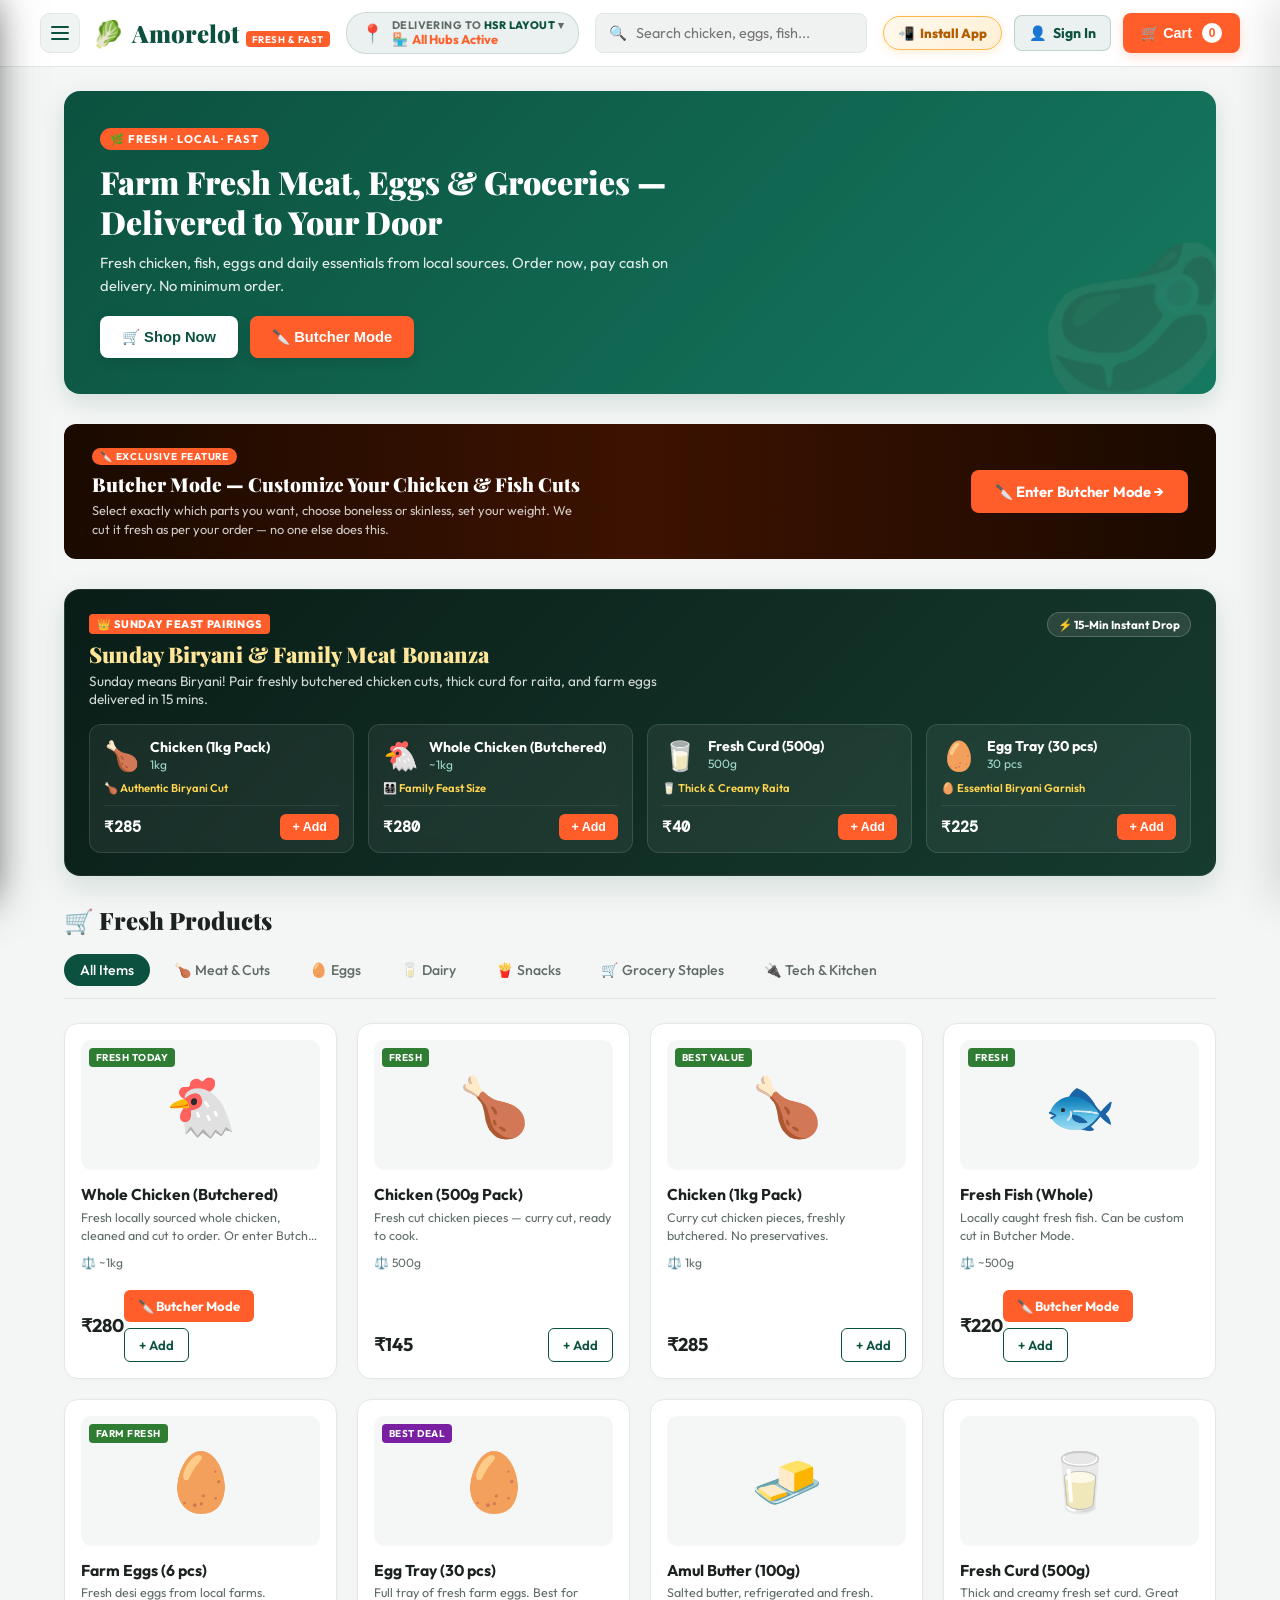
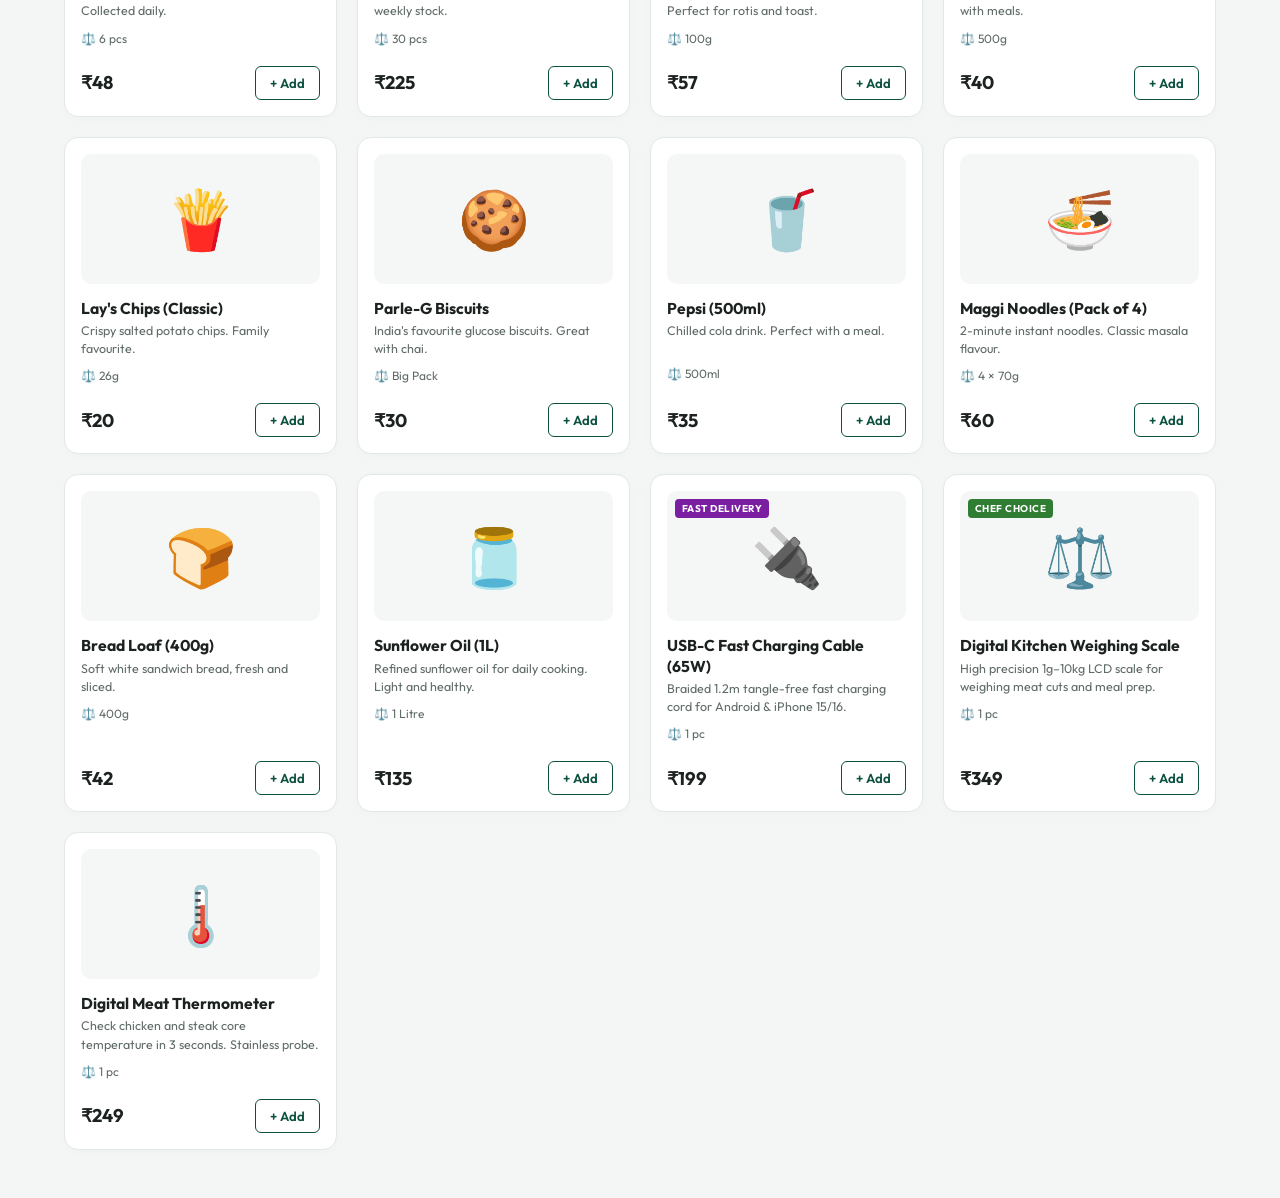
==== index.html @ 90912eea "Add dual-option APK vs PWA install modal and rider APK links" ====
<!DOCTYPE html>
<html lang="en">
<head>
<meta charset="UTF-8">
<meta name="viewport" content="width=device-width, initial-scale=1.0">
<title>Amorelot — Fresh Meat, Eggs &amp; Groceries | Delivered Fast</title>
<link href="https://fonts.googleapis.com/css2?family=Playfair+Display:ital,wght@0,700;0,900;1,400&family=Outfit:wght@300;400;500;600;700&family=DM+Mono&display=swap" rel="stylesheet">
<link rel="manifest" href="/manifest.json">
<meta name="theme-color" content="#0C513F">
<meta name="apple-mobile-web-app-capable" content="yes">
<meta name="apple-mobile-web-app-status-bar-style" content="black-translucent">
<meta name="apple-mobile-web-app-title" content="Amorelot">
<style>
:root {
  --brand-primary: #0C513F;
  --brand-primary-light: #12755B;
  --brand-accent: #FF5E2B;
  --brand-accent-hover: #E04D1E;
  --bg-main: #F4F6F5;
  --bg-card: #FFFFFF;
  --text-dark: #1C2220;
  --text-muted: #606C66;
  --border-light: #E2E8E5;
  --success: #0C513F;
}

* { margin:0; padding:0; box-sizing:border-box; }
body {
  background: var(--bg-main);
  color: var(--text-dark);
  font-family: 'Outfit', sans-serif;
  overflow-x: hidden;
}

/* ── HEADER ── */
header {
  background: var(--bg-card);
  border-bottom: 1px solid var(--border-light);
  position: sticky;
  top: 0;
  z-index: 100;
  padding: 12px 24px;
}
.header-container {
  max-width: 1200px;
  margin: 0 auto;
  display: flex;
  align-items: center;
  justify-content: space-between;
  gap: 16px;
  flex-wrap: wrap;
}
.logo {
  display: flex;
  align-items: center;
  gap: 8px;
  text-decoration: none;
}
.logo-icon { font-size: 26px; }
.logo-title {
  font-family: 'Playfair Display', serif;
  font-weight: 900;
  font-size: 1.5rem;
  color: var(--brand-primary);
}
.logo-badge {
  background: var(--brand-accent);
  color: white;
  font-size: 0.6rem;
  font-weight: 700;
  padding: 2px 6px;
  border-radius: 4px;
  margin-left: 4px;
  text-transform: uppercase;
  letter-spacing: 0.05em;
}
.delivery-badge {
  display: flex;
  align-items: center;
  gap: 8px;
  background: rgba(12,81,63,0.08);
  border: 1px solid rgba(12,81,63,0.14);
  padding: 6px 14px;
  border-radius: 20px;
  font-size: 0.82rem;
  color: var(--brand-primary);
  font-weight: 550;
  white-space: nowrap;
}
.delivery-badge select {
  background: none;
  border: none;
  color: var(--brand-accent);
  font-weight: 700;
  outline: none;
  cursor: pointer;
  font-family: 'Outfit';
  font-size: 0.82rem;
}
.search-bar-container {
  flex: 1;
  max-width: 440px;
  position: relative;
}
.search-bar {
  width: 100%;
  padding: 10px 16px 10px 40px;
  border-radius: 8px;
  border: 1px solid var(--border-light);
  background: #F0F2F1;
  font-size: 0.9rem;
  outline: none;
  font-family: 'Outfit', sans-serif;
  transition: all 0.2s;
}
.search-bar:focus {
  background: white;
  border-color: var(--brand-primary);
  box-shadow: 0 0 0 3px rgba(12,81,63,0.1);
}
.search-icon {
  position: absolute;
  left: 14px;
  top: 50%;
  transform: translateY(-50%);
  font-size: 0.9rem;
  color: var(--text-muted);
}
.header-actions {
  display: flex;
  align-items: center;
  gap: 12px;
}
.cart-widget {
  background: var(--brand-accent);
  color: white;
  border: none;
  padding: 10px 18px;
  border-radius: 8px;
  font-size: 0.9rem;
  font-weight: 600;
  cursor: pointer;
  display: flex;
  align-items: center;
  gap: 10px;
  transition: background 0.2s;
  box-shadow: 0 4px 12px rgba(255,94,43,0.2);
  white-space: nowrap;
}
.cart-widget:hover { background: var(--brand-accent-hover); }
.cart-badge {
  background: white;
  color: var(--brand-accent);
  border-radius: 50%;
  width: 20px; height: 20px;
  display: flex; align-items: center; justify-content: center;
  font-size: 0.75rem; font-weight: 700;
}

/* ── STOREFRONT BODY ── */
.storefront {
  max-width: 1200px;
  margin: 24px auto;
  padding: 0 24px;
}

/* ── HERO BANNER ── */
.hero-banner {
  background: linear-gradient(135deg, var(--brand-primary) 0%, #157960 100%);
  border-radius: 16px;
  padding: 36px;
  color: white;
  display: flex;
  justify-content: space-between;
  align-items: center;
  gap: 24px;
  margin-bottom: 30px;
  box-shadow: 0 8px 24px rgba(12,81,63,0.15);
  position: relative;
  overflow: hidden;
  flex-wrap: wrap;
}
.hero-banner::after {
  content: "🥩";
  position: absolute;
  right: -20px; bottom: -30px;
  font-size: 10rem;
  opacity: 0.07;
  pointer-events: none;
}
.hero-text { max-width: 580px; }
.hero-tag {
  background: var(--brand-accent);
  color: white;
  font-size: 0.7rem;
  font-weight: 700;
  padding: 4px 10px;
  border-radius: 12px;
  text-transform: uppercase;
  letter-spacing: 0.08em;
  display: inline-block;
  margin-bottom: 12px;
}
.hero-text h1 {
  font-family: 'Playfair Display', serif;
  font-size: 2rem;
  font-weight: 900;
  margin-bottom: 10px;
  line-height: 1.25;
}
.hero-text p {
  font-size: 0.92rem;
  opacity: 0.88;
  line-height: 1.55;
  margin-bottom: 18px;
}
.hero-actions { display: flex; gap: 12px; flex-wrap: wrap; }
.hero-action {
  background: white;
  color: var(--brand-primary);
  border: none;
  padding: 12px 22px;
  border-radius: 8px;
  font-size: 0.92rem;
  font-weight: 700;
  cursor: pointer;
  display: flex;
  align-items: center;
  gap: 8px;
  box-shadow: 0 4px 12px rgba(0,0,0,0.1);
  transition: all 0.2s;
}
.hero-action:hover {
  transform: translateY(-2px);
  box-shadow: 0 6px 16px rgba(0,0,0,0.15);
}
.hero-action.butcher {
  background: var(--brand-accent);
  color: white;
}
.hero-action.butcher:hover { background: var(--brand-accent-hover); }

/* ── SECTION TITLE ── */
.section-title {
  font-family: 'Playfair Display', serif;
  font-size: 1.5rem;
  font-weight: 900;
  margin-bottom: 18px;
  display: flex;
  align-items: center;
  gap: 10px;
}

/* ── CATEGORY TABS ── */
.category-tabs {
  display: flex;
  gap: 8px;
  border-bottom: 1px solid var(--border-light);
  padding-bottom: 12px;
  margin-bottom: 24px;
  flex-wrap: wrap;
}
.category-tab {
  background: none;
  border: none;
  font-size: 0.88rem;
  font-weight: 500;
  padding: 7px 16px;
  border-radius: 20px;
  cursor: pointer;
  color: var(--text-muted);
  transition: all 0.2s;
  font-family: 'Outfit', sans-serif;
}
.category-tab:hover {
  color: var(--text-dark);
  background: rgba(0,0,0,0.04);
}
.category-tab.active {
  background: var(--brand-primary);
  color: white;
}

/* ── FRESH TMRW BANNER ── */
.fresh-tmrw-banner {
  background: linear-gradient(135deg, #0C513F 0%, #158265 100%);
  color: white;
  border-radius: 14px;
  padding: 22px 24px;
  margin-bottom: 24px;
  box-shadow: 0 8px 24px rgba(12,81,63,0.18);
}
.tmrw-badge {
  display: inline-block;
  background: var(--brand-accent);
  color: white;
  font-size: 0.72rem;
  font-weight: 800;
  padding: 4px 10px;
  border-radius: 4px;
  text-transform: uppercase;
  margin-bottom: 8px;
}
.fresh-tmrw-banner h2 {
  font-family: 'Playfair Display', serif;
  font-size: 1.5rem;
  margin-bottom: 6px;
}
.fresh-tmrw-banner p {
  font-size: 0.9rem;
  opacity: 0.9;
  line-height: 1.4;
  margin-bottom: 12px;
}
.tmrw-timer {
  font-family: 'DM Mono', monospace;
  font-size: 0.85rem;
  background: rgba(0,0,0,0.25);
  display: inline-block;
  padding: 6px 12px;
  border-radius: 6px;
  color: #FFD54F;
}

/* ── SUBSCRIPTION PLAN CARDS ── */
.subs-grid {
  display: grid;
  grid-template-columns: repeat(auto-fit, minmax(280px, 1fr));
  gap: 20px;
  margin-bottom: 48px;
}
.subs-card {
  background: white;
  border: 2px solid var(--border-light);
  border-radius: 14px;
  padding: 22px;
  display: flex;
  flex-direction: column;
  justify-content: space-between;
  box-shadow: 0 4px 14px rgba(0,0,0,0.04);
  transition: transform 0.2s, border-color 0.2s;
}
.subs-card:hover {
  transform: translateY(-3px);
  border-color: var(--brand-primary);
}
.subs-card-title {
  font-size: 1.15rem;
  font-weight: 800;
  margin-bottom: 8px;
  color: var(--text-dark);
}
.subs-card-desc {
  font-size: 0.85rem;
  color: var(--text-muted);
  line-height: 1.45;
  margin-bottom: 16px;
}
.subs-card-price {
  font-size: 1.3rem;
  font-weight: 900;
  color: var(--brand-primary);
  font-family: 'DM Mono', monospace;
}
.btn-subscribe {
  background: var(--brand-accent);
  color: white;
  border: none;
  padding: 10px 18px;
  border-radius: 8px;
  font-size: 0.9rem;
  font-weight: 700;
  cursor: pointer;
  transition: background 0.2s;
  font-family: 'Outfit', sans-serif;
  margin-top: 14px;
}
.btn-subscribe:hover { background: var(--brand-accent-hover); }

/* ── PRODUCT GRID ── */
.product-grid {
  display: grid;
  grid-template-columns: repeat(auto-fill, minmax(230px, 1fr));
  gap: 20px;
  margin-bottom: 48px;
}
.product-card {
  background: var(--bg-card);
  border-radius: 14px;
  border: 1px solid var(--border-light);
  padding: 16px;
  display: flex;
  flex-direction: column;
  justify-content: space-between;
  transition: all 0.22s;
  box-shadow: 0 2px 8px rgba(0,0,0,0.02);
}
.product-card:hover {
  transform: translateY(-4px);
  box-shadow: 0 10px 24px rgba(0,0,0,0.07);
}
.product-image {
  height: 130px;
  background: #F5F7F6;
  border-radius: 10px;
  display: flex;
  align-items: center;
  justify-content: center;
  font-size: 3.6rem;
  margin-bottom: 14px;
  position: relative;
  overflow: hidden;
}
.card-badge {
  position: absolute;
  top: 8px; left: 8px;
  background: var(--brand-primary);
  color: white;
  font-size: 0.62rem;
  font-weight: 700;
  padding: 3px 7px;
  border-radius: 4px;
  text-transform: uppercase;
  letter-spacing: 0.05em;
}
.card-badge.fresh   { background: #2E7D32; }
.card-badge.butcher { background: var(--brand-accent); }
.card-badge.deal    { background: #7B1FA2; }
.product-info h3 {
  font-size: 0.98rem;
  font-weight: 700;
  margin-bottom: 4px;
  color: var(--text-dark);
  line-height: 1.3;
}
.product-desc {
  font-size: 0.78rem;
  color: var(--text-muted);
  line-height: 1.45;
  margin-bottom: 10px;
  min-height: 34px;
  display: -webkit-box;
  -webkit-line-clamp: 2;
  -webkit-box-orient: vertical;
  overflow: hidden;
}
.product-meta {
  font-size: 0.75rem;
  color: var(--text-muted);
  margin-bottom: 10px;
  display: flex;
  align-items: center;
  gap: 6px;
}
.product-price-row {
  display: flex;
  align-items: center;
  justify-content: space-between;
  margin-top: 10px;
}
.product-price {
  font-size: 1.15rem;
  font-weight: 700;
  color: var(--text-dark);
}
.product-price .mrp {
  font-size: 0.72rem;
  color: var(--text-muted);
  text-decoration: line-through;
  font-weight: 400;
  margin-left: 4px;
}
.btn-add {
  background: white;
  border: 1.5px solid var(--brand-primary);
  color: var(--brand-primary);
  padding: 8px 14px;
  border-radius: 6px;
  font-size: 0.82rem;
  font-weight: 600;
  cursor: pointer;
  transition: all 0.2s;
  font-family: 'Outfit', sans-serif;
}
.btn-add:hover {
  background: var(--brand-primary);
  color: white;
}
.btn-add.added {
  background: var(--brand-primary);
  color: white;
}
.btn-butcher {
  background: var(--brand-accent);
  border: none;
  color: white;
  padding: 8px 14px;
  border-radius: 6px;
  font-size: 0.82rem;
  font-weight: 700;
  cursor: pointer;
  transition: background 0.2s;
  font-family: 'Outfit', sans-serif;
  display: flex;
  align-items: center;
  gap: 5px;
}
.btn-butcher:hover { background: var(--brand-accent-hover); }

/* ── SMART AI RECOMMENDATIONS ENGINE ── */
.smart-rec-container {
  background: linear-gradient(135deg, #091D17 0%, #163B2F 100%);
  border-radius: 16px;
  padding: 22px 24px;
  margin-bottom: 28px;
  color: white;
  border: 1.5px solid rgba(255,255,255,0.08);
  box-shadow: 0 10px 30px rgba(12,81,63,0.15);
}
.smart-rec-header {
  display: flex;
  justify-content: space-between;
  align-items: flex-start;
  margin-bottom: 16px;
  flex-wrap: wrap;
  gap: 12px;
}
.smart-rec-badge {
  display: inline-block;
  background: var(--brand-accent);
  color: white;
  font-size: 0.68rem;
  font-weight: 800;
  padding: 3px 8px;
  border-radius: 4px;
  text-transform: uppercase;
  letter-spacing: 0.06em;
  margin-bottom: 6px;
}
.smart-rec-title {
  font-family: 'Playfair Display', serif;
  font-size: 1.35rem;
  font-weight: 900;
  color: #FFE699;
}
.smart-rec-sub {
  font-size: 0.85rem;
  color: #D1DAD5;
  margin-top: 4px;
  max-width: 600px;
}
.smart-rec-pill {
  background: rgba(255,255,255,0.1);
  border: 1px solid rgba(255,255,255,0.2);
  color: white;
  font-size: 0.72rem;
  font-weight: 700;
  padding: 4px 10px;
  border-radius: 20px;
}
.smart-rec-cards {
  display: grid;
  grid-template-columns: repeat(auto-fit, minmax(210px, 1fr));
  gap: 14px;
  margin-top: 14px;
}
.smart-rec-card {
  background: rgba(255,255,255,0.06);
  border: 1px solid rgba(255,255,255,0.12);
  border-radius: 12px;
  padding: 12px 14px;
  display: flex;
  flex-direction: column;
  justify-content: space-between;
  backdrop-filter: blur(8px);
  transition: transform 0.2s, background 0.2s;
}
.smart-rec-card:hover {
  transform: translateY(-2px);
  background: rgba(255,255,255,0.09);
}
.smart-rec-top {
  display: flex;
  align-items: center;
  gap: 10px;
  margin-bottom: 8px;
}
.smart-rec-emoji {
  font-size: 1.8rem;
}
.smart-rec-name {
  font-weight: 700;
  font-size: 0.88rem;
  color: white;
  line-height: 1.25;
}
.smart-rec-tag {
  font-size: 0.7rem;
  color: #FFD54F;
  font-weight: 600;
  margin-bottom: 10px;
  display: flex;
  align-items: center;
  gap: 4px;
}
.smart-rec-bottom {
  display: flex;
  justify-content: space-between;
  align-items: center;
  margin-top: auto;
  padding-top: 8px;
  border-top: 1px solid rgba(255,255,255,0.08);
}
.smart-rec-price {
  font-family: 'DM Mono', monospace;
  font-size: 0.95rem;
  font-weight: 700;
  color: white;
}
.btn-smart-add {
  background: var(--brand-accent);
  color: white;
  border: none;
  border-radius: 6px;
  padding: 6px 12px;
  font-size: 0.78rem;
  font-weight: 800;
  cursor: pointer;
  transition: filter 0.2s;
}
.btn-smart-add:hover {
  filter: brightness(1.15);
}

/* ── CART DRAWER ── */
.cart-drawer {
  position: fixed;
  top: 0; right: -440px;
  width: 440px;
  height: 100vh;
  background: white;
  box-shadow: -10px 0 40px rgba(0,0,0,0.12);
  z-index: 500;
  transition: right 0.30s cubic-bezier(0.25,1,0.5,1);
  display: flex;
  flex-direction: column;
}
.cart-drawer.open { right: 0; }
.drawer-header {
  padding: 20px 24px;
  border-bottom: 1px solid var(--border-light);
  display: flex;
  justify-content: space-between;
  align-items: center;
}
.drawer-title {
  font-family: 'Playfair Display', serif;
  font-size: 1.25rem;
  font-weight: 900;
  display: flex;
  align-items: center;
  gap: 10px;
}
.drawer-close {
  background: none; border: none;
  font-size: 1.6rem;
  cursor: pointer;
  color: var(--text-muted);
}
.drawer-close:hover { color: var(--text-dark); }
.drawer-items {
  flex: 1;
  overflow-y: auto;
  padding: 20px 24px;
}
.drawer-item {
  display: flex;
  align-items: center;
  justify-content: space-between;
  padding: 12px 0;
  border-bottom: 1px solid #F0F2F1;
}
.di-left { display: flex; align-items: center; gap: 12px; }
.di-emoji { font-size: 1.5rem; }
.di-name { font-weight: 600; font-size: 0.88rem; line-height: 1.3; }
.di-meta { font-size: 0.73rem; color: var(--text-muted); margin-top: 2px; }
.di-right { display: flex; align-items: center; gap: 10px; }
.di-qty-control {
  display: flex; align-items: center; gap: 6px;
  background: #F4F6F5;
  border-radius: 6px;
  padding: 3px 6px;
}
.di-qty-btn {
  background: none; border: none;
  font-size: 0.9rem; font-weight: 700;
  cursor: pointer; color: var(--brand-primary);
  width: 18px; height: 18px;
  display: flex; align-items: center; justify-content: center;
}
.di-qty-num { font-size: 0.85rem; font-weight: 600; min-width: 16px; text-align: center; }
.di-price { font-weight: 700; font-size: 0.9rem; min-width: 54px; text-align: right; }
.di-remove {
  background: none; border: none;
  color: #CC4040; font-size: 1.1rem;
  cursor: pointer; padding: 0 2px;
}
.di-remove:hover { color: #FF4040; }
.empty-cart-message {
  text-align: center; color: var(--text-muted);
  font-size: 0.9rem; margin-top: 80px; line-height: 1.7;
}
.drawer-footer {
  padding: 20px 24px;
  border-top: 1px solid var(--border-light);
  background: #F9FAF9;
}
.bill-row {
  display: flex; justify-content: space-between;
  font-size: 0.84rem; color: var(--text-muted);
  margin-bottom: 8px;
}
.bill-row.total {
  font-size: 1.05rem; color: var(--text-dark);
  font-weight: 700; margin-top: 12px;
  padding-top: 12px;
  border-top: 1px solid var(--border-light);
}
.cod-badge {
  display: flex; align-items: center; gap: 6px;
  background: rgba(12,81,63,0.08);
  border: 1px solid rgba(12,81,63,0.15);
  border-radius: 6px;
  padding: 7px 12px;
  font-size: 0.78rem;
  color: var(--brand-primary);
  font-weight: 600;
  margin-bottom: 12px;
}
.btn-checkout {
  width: 100%;
  background: var(--brand-accent);
  color: white; border: none;
  padding: 14px;
  border-radius: 8px;
  font-size: 1rem; font-weight: 700;
  cursor: pointer;
  display: flex; align-items: center; justify-content: center;
  gap: 10px; margin-top: 12px;
  transition: background 0.2s;
  box-shadow: 0 4px 12px rgba(255,94,43,0.22);
  font-family: 'Outfit', sans-serif;
}
.btn-checkout:hover { background: var(--brand-accent-hover); }

.drawer-overlay {
  position: fixed; inset: 0;
  background: rgba(0,0,0,0.38);
  backdrop-filter: blur(2px);
  z-index: 400; display: none;
}
.drawer-overlay.active { display: block; }

/* ── ORDER FORM MODAL ── */
.order-modal-bg {
  position: fixed; inset: 0;
  background: rgba(0,0,0,0.5);
  z-index: 600;
  display: none;
  align-items: center;
  justify-content: center;
  padding: 20px;
}
.order-modal-bg.open { display: flex; }
.order-modal {
  background: white;
  border-radius: 16px;
  padding: 32px;
  max-width: 480px;
  width: 100%;
  box-shadow: 0 20px 60px rgba(0,0,0,0.25);
  animation: slideUp 0.3s ease;
}
@keyframes slideUp {
  from { transform: translateY(24px); opacity: 0; }
  to   { transform: translateY(0); opacity: 1; }
}
.order-modal h2 {
  font-family: 'Playfair Display', serif;
  font-size: 1.4rem; font-weight: 900;
  margin-bottom: 6px;
  color: var(--text-dark);
}
.order-modal .subtitle {
  font-size: 0.82rem;
  color: var(--text-muted);
  margin-bottom: 22px;
  line-height: 1.5;
}
.form-group {
  margin-bottom: 14px;
}
.form-group label {
  display: block;
  font-size: 0.8rem;
  font-weight: 600;
  color: var(--text-dark);
  margin-bottom: 5px;
}
.form-group input,
.form-group textarea,
.form-group select {
  width: 100%;
  padding: 10px 14px;
  border: 1.5px solid var(--border-light);
  border-radius: 8px;
  font-size: 0.88rem;
  font-family: 'Outfit', sans-serif;
  color: var(--text-dark);
  outline: none;
  transition: border-color 0.2s;
  background: white;
}
.form-group input:focus,
.form-group textarea:focus,
.form-group select:focus {
  border-color: var(--brand-primary);
  box-shadow: 0 0 0 3px rgba(12,81,63,0.1);
}
.form-group textarea { resize: vertical; min-height: 72px; }
.modal-actions {
  display: flex; gap: 10px; margin-top: 18px;
}
.btn-modal-cancel {
  flex: 1; padding: 12px;
  border: 1.5px solid var(--border-light);
  background: white; color: var(--text-muted);
  border-radius: 8px; font-size: 0.9rem;
  font-weight: 600; cursor: pointer;
  font-family: 'Outfit', sans-serif;
  transition: all 0.2s;
}
.btn-modal-cancel:hover { border-color: var(--text-muted); color: var(--text-dark); }
.btn-modal-confirm {
  flex: 2; padding: 12px;
  background: var(--brand-primary);
  color: white; border: none;
  border-radius: 8px; font-size: 0.9rem;
  font-weight: 700; cursor: pointer;
  display: flex; align-items: center; justify-content: center;
  gap: 8px;
  font-family: 'Outfit', sans-serif;
  transition: background 0.2s;
}
.btn-modal-confirm:hover { background: var(--brand-primary-light); }

/* ── SUCCESS OVERLAY (LIVE ORDER TRACKER) ── */
.success-overlay {
  position: fixed; inset: 0;
  background: rgba(12,81,63,0.96);
  z-index: 1000;
  display: none;
  flex-direction: column;
  align-items: center;
  justify-content: center;
  color: white;
  text-align: center;
  padding: 24px;
  animation: fadeInOv 0.3s ease;
}
@keyframes fadeInOv { from { opacity:0; } to { opacity:1; } }
.success-overlay.open { display: flex; }
.success-checkmark {
  font-size: 4rem;
  margin-bottom: 12px;
  animation: bounceIn 0.6s cubic-bezier(0.175,0.885,0.32,1.275);
}
@keyframes bounceIn {
  0%   { transform: scale(0.3); opacity:0; }
  50%  { transform: scale(1.1); }
  100% { transform: scale(1);   opacity:1; }
}
.success-overlay h1 {
  font-family: 'Playfair Display', serif;
  font-size: 2.2rem;
  margin-bottom: 12px;
}
.success-overlay p {
  font-size: 1rem;
  opacity: 0.9;
  max-width: 440px;
  line-height: 1.65;
  margin-bottom: 20px;
}

/* ── DEAD RECKONING ROUTE MAP ── */
.route-map-container {
  width: 100%;
  max-width: 420px;
  background: rgba(10,30,22,0.85);
  border: 1px solid rgba(255,255,255,0.2);
  border-radius: 14px;
  padding: 14px 16px;
  margin-bottom: 20px;
  box-shadow: 0 10px 30px rgba(0,0,0,0.3);
  backdrop-filter: blur(8px);
}
.map-hud {
  display: flex;
  justify-content: space-between;
  align-items: center;
  margin-bottom: 10px;
}
.hud-badge {
  background: rgba(255,94,43,0.25);
  color: #FFA384;
  border: 1px solid rgba(255,94,43,0.4);
  font-size: 0.68rem;
  font-weight: 800;
  padding: 3px 8px;
  border-radius: 4px;
  letter-spacing: 0.05em;
}
.hud-eta {
  font-family: 'DM Mono', monospace;
  font-weight: 700;
  font-size: 0.85rem;
  color: #FFD54F;
}
.map-canvas-wrapper {
  width: 100%;
  position: relative;
}
.route-svg {
  width: 100%;
  height: auto;
  overflow: visible;
}
.map-stats-bar {
  display: flex;
  justify-content: space-around;
  align-items: center;
  font-size: 0.75rem;
  color: #C0D2C8;
  border-top: 1px solid rgba(255,255,255,0.1);
  padding-top: 10px;
  margin-top: 8px;
}
.map-stats-bar strong { color: white; }

/* ── DELIVERY OTP & CANCELLATION ── */
.delivery-otp-card {
  width: 100%;
  max-width: 420px;
  background: linear-gradient(135deg, rgba(255,183,77,0.18), rgba(255,94,43,0.14));
  border: 1.5px dashed var(--brand-accent);
  border-radius: 12px;
  padding: 12px 16px;
  margin-bottom: 16px;
  text-align: center;
}
.otp-badge-label {
  font-size: 0.72rem;
  font-weight: 800;
  color: #FFA384;
  letter-spacing: 0.08em;
  text-transform: uppercase;
}
.otp-number-display {
  font-family: 'DM Mono', monospace;
  font-size: 2.3rem;
  font-weight: 900;
  color: #FFD54F;
  letter-spacing: 0.22em;
  margin: 4px 0;
  text-shadow: 0 0 14px rgba(255,213,79,0.5);
}
.otp-instruction {
  font-size: 0.78rem;
  color: #D1DAD5;
  line-height: 1.35;
}
.btn-cancel-customer {
  background: rgba(239,83,80,0.15);
  color: #FF8A80;
  border: 1.5px solid rgba(239,83,80,0.4);
  padding: 8px 18px;
  border-radius: 8px;
  font-size: 0.82rem;
  font-weight: 700;
  cursor: pointer;
  transition: all 0.2s;
  font-family: 'Outfit', sans-serif;
}
.btn-cancel-customer:hover {
  background: #D32F2F;
  color: white;
  border-color: #D32F2F;
}

/* Tracking progress steps styling */
.tracker-container {
  width: 100%;
  max-width: 420px;
  background: rgba(255,255,255,0.1);
  padding: 16px 20px;
  border-radius: 12px;
  border: 1px solid rgba(255,255,255,0.15);
  margin-bottom: 20px;
}
.track-step {
  display: flex;
  align-items: center;
  gap: 12px;
  margin-bottom: 14px;
  text-align: left;
  opacity: 0.4;
  transition: opacity 0.3s;
}
.track-step.active {
  opacity: 1;
}
.track-step.done {
  opacity: 0.8;
}
.track-dot {
  width: 22px; height: 22px;
  border-radius: 50%;
  border: 2px solid white;
  display: flex; align-items: center; justify-content: center;
  font-size: 0.72rem;
  font-weight: 700;
}
.track-step.done .track-dot {
  background: white;
  color: var(--brand-primary);
}
.track-step.active .track-dot {
  background: var(--brand-accent);
  border-color: var(--brand-accent);
  box-shadow: 0 0 10px var(--brand-accent);
}
.track-label {
  font-size: 0.88rem;
  font-weight: 600;
}
.track-sub {
  font-size: 0.72rem;
  opacity: 0.8;
  font-weight: 400;
  margin-top: 1px;
}

.btn-back-home {
  background: white;
  color: var(--brand-primary);
  border: none;
  padding: 12px 28px;
  border-radius: 8px;
  font-size: 0.95rem;
  font-weight: 700;
  cursor: pointer;
  transition: all 0.2s;
  font-family: 'Outfit', sans-serif;
}
.btn-back-home:hover {
  transform: translateY(-2px);
  box-shadow: 0 6px 16px rgba(0,0,0,0.15);
}

/* ── TOAST ── */
.toast {
  position: fixed; bottom: 24px; left: 24px;
  background: var(--brand-primary); color: white;
  padding: 12px 22px; border-radius: 10px;
  font-weight: 600; font-size: 0.9rem;
  box-shadow: 0 6px 20px rgba(0,0,0,0.15);
  z-index: 900;
  animation: slideUpToast 0.3s ease, fadeOutToast 0.35s ease 2.2s forwards;
}
@keyframes slideUpToast {
  from { transform: translateY(20px); opacity:0; }
  to   { transform: translateY(0);    opacity:1; }
}
@keyframes fadeOutToast { to { opacity:0; } }

/* ── BUTCHER MODE STRIP ── */
.butcher-strip {
  background: linear-gradient(90deg, #1a0a00, #3d1200, #1a0a00);
  border-radius: 12px;
  padding: 20px 28px;
  color: white;
  display: flex;
  align-items: center;
  justify-content: space-between;
  gap: 20px;
  margin-bottom: 30px;
  flex-wrap: wrap;
}
.butcher-strip-text h3 {
  font-family: 'Playfair Display', serif;
  font-size: 1.2rem;
  font-weight: 900;
  margin-bottom: 4px;
}
.butcher-strip-text p {
  font-size: 0.8rem;
  opacity: 0.78;
  max-width: 480px;
  line-height: 1.5;
}
.butcher-strip-badge {
  background: var(--brand-accent);
  color: white;
  font-size: 0.62rem;
  font-weight: 700;
  padding: 2px 8px;
  border-radius: 10px;
  text-transform: uppercase;
  letter-spacing: 0.08em;
  margin-bottom: 6px;
  display: inline-block;
}
.btn-enter-butcher {
  background: var(--brand-accent);
  color: white;
  border: none;
  padding: 12px 24px;
  border-radius: 8px;
  font-size: 0.92rem;
  font-weight: 700;
  cursor: pointer;
  white-space: nowrap;
  transition: background 0.2s;
  font-family: 'Outfit', sans-serif;
  display: flex;
  align-items: center;
  gap: 8px;
}
.btn-enter-butcher:hover { background: var(--brand-accent-hover); }

/* ── OPTION B: SLIDE-OUT NAVIGATION DRAWER & MOBILE INSTALL BUTTON ── */
.btn-hamburger {
  background: #F0F4F2;
  border: 1px solid var(--border-light);
  color: var(--brand-primary);
  width: 40px;
  height: 40px;
  border-radius: 10px;
  display: flex;
  flex-direction: column;
  justify-content: center;
  align-items: center;
  gap: 4px;
  cursor: pointer;
  transition: all 0.2s ease;
  flex-shrink: 0;
}
.btn-hamburger:hover {
  background: #E2ECE7;
  border-color: var(--brand-primary-light);
}
.btn-hamburger:active {
  transform: scale(0.92);
}
.btn-hamburger span {
  display: block;
  width: 18px;
  height: 2px;
  background: var(--brand-primary);
  border-radius: 2px;
}

.header-left-cluster {
  display: flex;
  align-items: center;
  gap: 12px;
}

/* 📲 Install App Button (PWA Add-to-Home-Screen) */
.btn-install-app {
  background: linear-gradient(135deg, #FFF9ED 0%, #FFF0D6 100%);
  border: 1.5px solid #FFB74D;
  color: #B25E00;
  padding: 8px 14px;
  border-radius: 24px;
  font-size: 0.82rem;
  font-weight: 800;
  display: inline-flex;
  align-items: center;
  gap: 6px;
  cursor: pointer;
  font-family: 'Outfit', sans-serif;
  transition: all 0.2s ease;
  box-shadow: 0 2px 8px rgba(255, 183, 77, 0.25);
  white-space: nowrap;
}
.btn-install-app:hover {
  background: #FFE082;
  box-shadow: 0 4px 12px rgba(255, 183, 77, 0.4);
  transform: translateY(-1px);
}
.btn-install-app:active {
  transform: scale(0.94);
}

/* ⚡ CRITICAL RULE: Automatically hide Install button once opened in installed standalone app mode */
@media all and (display-mode: standalone), (display-mode: fullscreen), (display-mode: minimal-ui) {
  #btnInstallApp, .btn-install-app {
    display: none !important;
  }
}
@media screen and (max-width: 480px) {
  .btn-install-app {
    padding: 6px 10px;
    font-size: 0.76rem;
  }
}

/* ── OPTION B: SIDE-DRAWER BACKDROP & DRAWER ── */
.nav-drawer-backdrop {
  position: fixed;
  inset: 0;
  background: rgba(0, 0, 0, 0.72);
  backdrop-filter: blur(8px);
  -webkit-backdrop-filter: blur(8px);
  z-index: 2500;
  opacity: 0;
  pointer-events: none;
  transition: opacity 0.3s cubic-bezier(0.25, 1, 0.5, 1);
}
.nav-drawer-backdrop.open {
  opacity: 1;
  pointer-events: auto;
}
.nav-drawer {
  position: fixed;
  top: 0;
  left: -320px;
  width: 300px;
  max-width: 85vw;
  height: 100vh;
  height: 100dvh;
  background: #0E1614;
  border-right: 1.5px solid #20312B;
  z-index: 2501;
  display: flex;
  flex-direction: column;
  box-shadow: 12px 0 40px rgba(0, 0, 0, 0.7);
  transition: left 0.32s cubic-bezier(0.25, 1, 0.5, 1);
  padding: 24px 18px;
  color: white;
  overflow-y: auto;
}
.nav-drawer.open {
  left: 0;
}
.nav-drawer-header {
  display: flex;
  align-items: center;
  justify-content: space-between;
  padding-bottom: 18px;
  border-bottom: 1px solid #1E2D27;
  margin-bottom: 20px;
}
.nav-drawer-profile {
  display: flex;
  align-items: center;
  gap: 12px;
}
.nav-drawer-avatar {
  width: 44px;
  height: 44px;
  border-radius: 50%;
  background: #0C513F;
  border: 2px solid #FFB74D;
  display: flex;
  align-items: center;
  justify-content: center;
  font-size: 1.35rem;
}
.nav-drawer-info h4 {
  font-size: 0.95rem;
  font-weight: 800;
  color: white;
  margin: 0;
}
.nav-drawer-info p {
  font-size: 0.74rem;
  color: #FFB74D;
  font-weight: 700;
  margin-top: 2px;
}
.nav-drawer-close {
  background: rgba(255, 255, 255, 0.08);
  border: 1px solid rgba(255, 255, 255, 0.15);
  color: #A0B2AA;
  width: 32px;
  height: 32px;
  border-radius: 50%;
  display: flex;
  align-items: center;
  justify-content: center;
  font-size: 1.2rem;
  cursor: pointer;
  transition: all 0.2s;
}
.nav-drawer-close:hover {
  background: rgba(255, 255, 255, 0.2);
  color: white;
}
.nav-drawer-section-title {
  font-size: 0.68rem;
  font-weight: 800;
  color: #8E9F98;
  text-transform: uppercase;
  letter-spacing: 0.08em;
  margin-bottom: 12px;
}
.nav-drawer-links {
  display: flex;
  flex-direction: column;
  gap: 10px;
  margin-bottom: 20px;
}
.nav-drawer-link {
  display: flex;
  align-items: center;
  justify-content: space-between;
  padding: 12px 14px;
  background: #14201C;
  border: 1px solid #20312B;
  border-radius: 12px;
  color: white;
  text-decoration: none;
  font-weight: 700;
  font-size: 0.88rem;
  transition: all 0.2s ease;
  cursor: pointer;
}
.nav-drawer-link:hover, .nav-drawer-link:active {
  background: #1B2B26;
  border-color: #2D483D;
  transform: translateX(2px);
}
.nav-drawer-link.active {
  background: #0C513F;
  border-color: #178366;
  box-shadow: 0 4px 14px rgba(12, 81, 63, 0.4);
}
.nav-drawer-link-left {
  display: flex;
  align-items: center;
  gap: 12px;
}
.nav-drawer-link-left .drawer-emoji {
  font-size: 1.3rem;
}
.nav-drawer-badge {
  font-size: 0.68rem;
  font-weight: 800;
  padding: 2px 8px;
  border-radius: 4px;
  background: rgba(46, 204, 113, 0.15);
  color: #2ECC71;
  border: 1px solid rgba(46, 204, 113, 0.3);
}
.nav-drawer-link.active .nav-drawer-badge {
  background: rgba(255, 255, 255, 0.2);
  color: white;
  border-color: rgba(255, 255, 255, 0.3);
}
.nav-drawer-note {
  margin-top: auto;
  padding: 14px;
  background: #090F0D;
  border: 1px solid #1C2B25;
  border-radius: 10px;
  font-size: 0.74rem;
  color: #8E9F98;
  line-height: 1.45;
}
.nav-drawer-note strong {
  color: #FFB74D;
}

/* ── CONTEXTUAL ACTIVE ORDER TRACKER STRIP ── */
.contextual-tracker-strip {
  background: linear-gradient(135deg, #0A241B 0%, #113629 100%);
  border: 1.5px solid #2ECC71;
  border-radius: 12px;
  padding: 12px 18px;
  margin: 12px auto 18px;
  max-width: 1200px;
  box-shadow: 0 6px 20px rgba(46, 204, 113, 0.22);
  cursor: pointer;
  display: flex;
  align-items: center;
  justify-content: space-between;
  gap: 12px;
  animation: pulseGlow 2.5s infinite;
}
@keyframes pulseGlow {
  0%   { box-shadow: 0 4px 14px rgba(46, 204, 113, 0.2); }
  50%  { box-shadow: 0 6px 24px rgba(46, 204, 113, 0.45); }
  100% { box-shadow: 0 4px 14px rgba(46, 204, 113, 0.2); }
}
.contextual-tracker-left {
  display: flex;
  align-items: center;
  gap: 12px;
}
.contextual-tracker-icon {
  font-size: 1.6rem;
  animation: floatRider 1.5s ease-in-out infinite alternate;
}
@keyframes floatRider {
  0% { transform: translateY(0); }
  100% { transform: translateY(-3px); }
}
.contextual-tracker-title {
  font-size: 0.88rem;
  font-weight: 800;
  color: white;
}
.contextual-tracker-sub {
  font-size: 0.74rem;
  color: #A2D9CE;
  margin-top: 2px;
}
.contextual-tracker-btn {
  background: #2ECC71;
  color: #0A1C14;
  font-weight: 800;
  font-size: 0.78rem;
  padding: 7px 16px;
  border-radius: 20px;
  border: none;
  cursor: pointer;
  display: flex;
  align-items: center;
  gap: 4px;
  white-space: nowrap;
  font-family: 'Outfit', sans-serif;
}
.contextual-tracker-close {
  background: rgba(255, 255, 255, 0.12);
  border: 1px solid rgba(255, 255, 255, 0.22);
  color: #E2E8F0;
  width: 28px;
  height: 28px;
  border-radius: 50%;
  display: flex;
  align-items: center;
  justify-content: center;
  font-size: 0.85rem;
  font-weight: 700;
  cursor: pointer;
  transition: all 0.2s ease;
  flex-shrink: 0;
  padding: 0;
}
.contextual-tracker-close:hover {
  background: rgba(231, 76, 60, 0.85);
  border-color: #E74C3C;
  color: #ffffff;
  transform: scale(1.08);
}

/* ── IOS PWA INSTALL GUIDANCE MODAL ── */
.ios-install-modal-bg {
  position: fixed; inset: 0;
  background: rgba(0,0,0,0.72);
  backdrop-filter: blur(6px);
  z-index: 3000;
  display: none;
  align-items: center;
  justify-content: center;
  padding: 20px;
}
.ios-install-modal-bg.open { display: flex; }
.ios-install-card {
  background: #14201C;
  border: 1.5px solid #233A31;
  border-radius: 16px;
  padding: 24px;
  max-width: 380px;
  width: 100%;
  color: white;
  text-align: center;
  box-shadow: 0 16px 40px rgba(0,0,0,0.6);
}
.ios-install-card h3 { font-family: 'Playfair Display', serif; font-size: 1.3rem; margin-bottom: 8px; color: #FFB74D; }
.ios-install-steps { text-align: left; margin: 16px 0; background: #0A100E; padding: 14px; border-radius: 10px; font-size: 0.82rem; line-height: 1.6; color: #D1DAD5; }
.ios-install-steps strong { color: white; }
.btn-close-ios-modal {
  width: 100%;
  padding: 10px;
  background: #0C513F;
  color: white;
  border: none;
  border-radius: 8px;
  font-weight: 700;
  cursor: pointer;
  font-family: 'Outfit';
}

/* ── APP INSTALL CHOICE MODAL (APK vs PWA) ── */
.install-choice-modal-bg {
  position: fixed; inset: 0;
  background: rgba(8, 20, 16, 0.82);
  backdrop-filter: blur(8px);
  -webkit-backdrop-filter: blur(8px);
  z-index: 3500;
  display: none;
  align-items: center;
  justify-content: center;
  padding: 16px;
  animation: fadeInModal 0.2s ease-out;
}
@keyframes fadeInModal {
  from { opacity: 0; transform: scale(0.96); }
  to { opacity: 1; transform: scale(1); }
}
.install-choice-modal-bg.open { display: flex; }
.install-choice-card {
  background: #111B17;
  border: 1.5px solid rgba(255, 183, 77, 0.35);
  border-radius: 20px;
  padding: 24px;
  max-width: 440px;
  width: 100%;
  color: white;
  box-shadow: 0 24px 60px rgba(0,0,0,0.7), 0 0 40px rgba(12,81,63,0.3);
  position: relative;
  max-height: 90vh;
  overflow-y: auto;
}
.install-choice-close {
  position: absolute;
  top: 14px;
  right: 14px;
  background: rgba(255,255,255,0.08);
  border: none;
  color: #C8D6CF;
  width: 32px;
  height: 32px;
  border-radius: 50%;
  font-size: 1.2rem;
  line-height: 1;
  cursor: pointer;
  display: flex;
  align-items: center;
  justify-content: center;
  transition: all 0.2s;
}
.install-choice-close:hover {
  background: rgba(255,255,255,0.22);
  color: white;
}
.install-choice-header {
  text-align: center;
  margin-bottom: 18px;
  padding: 0 10px;
}
.install-choice-icon {
  font-size: 2.5rem;
  margin-bottom: 4px;
}
.install-choice-title {
  font-family: 'Playfair Display', serif;
  font-size: 1.35rem;
  font-weight: 900;
  color: #FFFFFF;
  margin-bottom: 4px;
}
.install-choice-subtitle {
  font-size: 0.82rem;
  color: #A2B6AC;
  line-height: 1.4;
}
.install-option-card {
  background: #17241F;
  border: 1.5px solid #233A30;
  border-radius: 14px;
  padding: 16px;
  margin-bottom: 14px;
  transition: all 0.22s ease;
  position: relative;
}
.install-option-card:hover {
  border-color: #FFB74D;
  background: #1C2D27;
  transform: translateY(-2px);
  box-shadow: 0 8px 24px rgba(0,0,0,0.35);
}
.install-option-card.recommended {
  border-color: rgba(255, 140, 0, 0.65);
  background: linear-gradient(145deg, #1A2922 0%, #15221C 100%);
  box-shadow: 0 4px 20px rgba(255, 152, 0, 0.12);
}
.install-option-badge {
  display: inline-flex;
  align-items: center;
  gap: 4px;
  background: linear-gradient(135deg, #FF9800 0%, #FF5722 100%);
  color: white;
  font-size: 0.68rem;
  font-weight: 800;
  padding: 3px 8px;
  border-radius: 6px;
  text-transform: uppercase;
  letter-spacing: 0.04em;
  margin-bottom: 8px;
}
.install-option-badge.pwa {
  background: rgba(46, 204, 113, 0.18);
  color: #2ECC71;
  border: 1px solid rgba(46, 204, 113, 0.4);
}
.install-option-title-row {
  display: flex;
  align-items: center;
  justify-content: space-between;
  gap: 8px;
  margin-bottom: 6px;
}
.install-option-title {
  font-size: 1.05rem;
  font-weight: 800;
  color: #FFFFFF;
  display: flex;
  align-items: center;
  gap: 8px;
}
.install-option-size {
  font-size: 0.72rem;
  font-family: 'DM Mono', monospace;
  color: #FFD54F;
  background: rgba(255, 213, 79, 0.12);
  padding: 2px 7px;
  border-radius: 4px;
  font-weight: 600;
}
.install-option-bullets {
  list-style: none;
  padding: 0;
  margin: 10px 0 14px 0;
  display: flex;
  flex-direction: column;
  gap: 6px;
}
.install-option-bullets li {
  font-size: 0.78rem;
  color: #C1D0C8;
  display: flex;
  align-items: flex-start;
  gap: 7px;
  line-height: 1.35;
}
.install-option-bullets li span.check {
  color: #2ECC71;
  font-size: 0.85rem;
  line-height: 1;
}
.btn-install-choice-action {
  display: flex;
  align-items: center;
  justify-content: center;
  gap: 8px;
  width: 100%;
  padding: 12px 16px;
  border-radius: 10px;
  font-size: 0.9rem;
  font-weight: 800;
  text-decoration: none;
  cursor: pointer;
  transition: all 0.2s ease;
  font-family: 'Outfit', sans-serif;
  border: none;
  box-sizing: border-box;
}
.btn-install-choice-action.apk {
  background: linear-gradient(135deg, #FF9800 0%, #F57C00 100%);
  color: #0A120E;
  box-shadow: 0 4px 14px rgba(255, 152, 0, 0.35);
}
.btn-install-choice-action.apk:hover {
  background: linear-gradient(135deg, #FFA726 0%, #FB8C00 100%);
  transform: translateY(-1px);
  box-shadow: 0 6px 18px rgba(255, 152, 0, 0.5);
  color: #000;
}
.btn-install-choice-action.pwa {
  background: rgba(12, 81, 63, 0.7);
  color: #A3E4D7;
  border: 1.5px solid #1ABC9C;
}
.btn-install-choice-action.pwa:hover {
  background: #12755B;
  color: #FFFFFF;
}

/* ── FULL DEVICE-ADAPTIVE RESPONSIVE SYSTEM ── */
@media screen and (max-width: 768px) {
  header {
    padding: 10px 14px;
  }
  .header-container {
    display: flex;
    flex-wrap: wrap;
    align-items: center;
    gap: 10px;
  }
  .header-left-cluster {
    order: 1;
    display: flex;
    align-items: center;
    gap: 10px;
  }
  .logo-title {
    font-size: 1.35rem;
  }
  .header-actions {
    order: 2;
    margin-left: auto;
    display: flex;
    align-items: center;
    gap: 8px;
  }
  .delivery-badge {
    order: 3;
    width: 100%;
    justify-content: flex-start;
    padding: 7px 12px;
    font-size: 0.78rem;
    border-radius: 10px;
  }
  .search-bar-container {
    order: 4;
    width: 100%;
    max-width: 100%;
  }
  .search-bar {
    padding: 10px 14px 10px 38px;
    font-size: 0.88rem;
    border-radius: 10px;
  }
  .cart-widget {
    padding: 8px 14px;
    font-size: 0.82rem;
    gap: 6px;
  }
  .btn-install-app {
    padding: 7px 12px;
    font-size: 0.78rem;
    display: inline-flex !important;
  }
  .storefront {
    padding: 0 14px;
    margin: 14px auto;
  }
}

@media screen and (max-width: 600px) {
  .storefront {
    padding: 0 10px;
    margin: 10px auto;
  }
  .hero-banner {
    padding: 22px 16px;
    border-radius: 14px;
    margin-bottom: 16px;
    flex-direction: column;
    align-items: flex-start;
    gap: 14px;
  }
  .hero-text {
    max-width: 100%;
  }
  .hero-text h1 {
    font-size: 1.45rem;
    line-height: 1.25;
    margin-bottom: 8px;
  }
  .hero-text p {
    font-size: 0.84rem;
    line-height: 1.45;
    margin-bottom: 14px;
  }
  .hero-actions {
    width: 100%;
    display: flex;
    gap: 8px;
  }
  .hero-action {
    flex: 1;
    text-align: center;
    padding: 10px 12px;
    font-size: 0.84rem;
    justify-content: center;
  }
  .butcher-strip {
    flex-direction: column;
    align-items: flex-start;
    padding: 16px 14px;
    gap: 12px;
  }
  .btn-enter-butcher {
    width: 100%;
    justify-content: center;
    text-align: center;
  }
  .category-tabs {
    display: flex;
    overflow-x: auto;
    -webkit-overflow-scrolling: touch;
    padding-bottom: 8px;
    gap: 8px;
    scrollbar-width: none;
  }
  .category-tabs::-webkit-scrollbar {
    display: none;
  }
  .category-tab {
    white-space: nowrap;
    flex-shrink: 0;
    padding: 8px 14px;
    font-size: 0.8rem;
  }
  .product-grid {
    grid-template-columns: repeat(2, minmax(0, 1fr)) !important;
    gap: 10px !important;
    margin-bottom: 32px;
  }
  .product-card {
    padding: 10px !important;
    border-radius: 12px !important;
    display: flex;
    flex-direction: column;
  }
  .product-img {
    font-size: 2.6rem !important;
    height: 80px !important;
    display: flex;
    align-items: center;
    justify-content: center;
  }
  .product-title {
    font-size: 0.84rem !important;
    line-height: 1.25 !important;
    min-height: 32px !important;
    margin-bottom: 4px;
  }
  .product-unit {
    font-size: 0.72rem !important;
    margin-bottom: 6px !important;
  }
  .product-footer {
    margin-top: auto;
    display: flex;
    align-items: center;
    justify-content: space-between;
    gap: 4px;
  }
  .product-price {
    font-size: 0.92rem !important;
  }
  .btn-add {
    padding: 6px 10px !important;
    font-size: 0.78rem !important;
  }
}

/* ── CUSTOMER AUTH & USER PROFILE ── */
.btn-auth-user {
  background: rgba(12,81,63,0.08);
  color: var(--brand-primary);
  border: 1.5px solid rgba(12,81,63,0.2);
  padding: 8px 14px;
  border-radius: 8px;
  font-size: 0.88rem;
  font-weight: 700;
  cursor: pointer;
  display: flex;
  align-items: center;
  gap: 6px;
  transition: all 0.2s;
  white-space: nowrap;
  font-family: 'Outfit', sans-serif;
}
.btn-auth-user:hover {
  background: rgba(12,81,63,0.15);
  border-color: var(--brand-primary);
}
.btn-auth-user.logged-in {
  background: #E8F5E9;
  border-color: #2ECC71;
  color: #1B5E20;
}
.user-auth-wrapper {
  position: relative;
}
.user-account-dropdown {
  position: absolute;
  top: calc(100% + 8px);
  right: 0;
  width: 220px;
  background: #141C19;
  border: 1.5px solid #283C33;
  border-radius: 12px;
  box-shadow: 0 16px 40px rgba(0,0,0,0.5);
  z-index: 1050;
  overflow: hidden;
  animation: fadeInDown 0.15s ease-out;
}
@keyframes fadeInDown {
  from { opacity: 0; transform: translateY(-8px); }
  to { opacity: 1; transform: translateY(0); }
}
.user-dropdown-header {
  padding: 12px 14px;
  background: #0A110E;
  border-bottom: 1px solid #1C2B25;
}
.user-dropdown-links {
  padding: 6px 0;
}
.user-dropdown-item {
  display: flex;
  align-items: center;
  gap: 10px;
  padding: 10px 14px;
  color: white;
  text-decoration: none;
  font-size: 0.84rem;
  font-weight: 600;
  transition: background 0.15s;
  cursor: pointer;
}
.user-dropdown-item:hover {
  background: #1E2D27;
}

/* ── CUSTOMER AUTH MODAL ── */
.auth-modal-overlay {
  position: fixed;
  inset: 0;
  background: rgba(10, 16, 14, 0.85);
  backdrop-filter: blur(6px);
  z-index: 2000;
  display: none;
  align-items: center;
  justify-content: center;
  padding: 16px;
  animation: fadeInModal 0.2s ease-out;
}
.auth-modal-overlay.open {
  display: flex;
}
@keyframes fadeInModal {
  from { opacity: 0; transform: scale(0.97); }
  to { opacity: 1; transform: scale(1); }
}
.auth-modal-card {
  background: #141C19;
  border: 1.5px solid #2E453B;
  border-radius: 18px;
  width: 100%;
  max-width: 420px;
  padding: 24px;
  box-shadow: 0 24px 60px rgba(0,0,0,0.7);
  box-sizing: border-box;
  color: white;
}
.auth-tabs {
  display: flex;
  background: #0A110E;
  padding: 4px;
  border-radius: 10px;
  border: 1px solid #1C2B25;
  margin-bottom: 20px;
  gap: 4px;
}
.auth-tab {
  flex: 1;
  text-align: center;
  padding: 9px;
  font-size: 0.85rem;
  font-weight: 700;
  color: var(--text-muted);
  cursor: pointer;
  border: none;
  background: transparent;
  border-radius: 8px;
  transition: all 0.15s;
}
.auth-tab.active {
  background: #1C2B25;
  color: #2ECC71;
  box-shadow: 0 2px 8px rgba(0,0,0,0.3);
}
.auth-input-group {
  margin-bottom: 14px;
}
.auth-label {
  display: block;
  font-size: 0.76rem;
  font-weight: 700;
  color: #A2D9CE;
  margin-bottom: 6px;
  letter-spacing: 0.2px;
}
.auth-input {
  width: 100%;
  box-sizing: border-box;
  background: #1C2622;
  border: 1.5px solid #2B3D35;
  color: white;
  padding: 10px 14px;
  border-radius: 8px;
  font-size: 0.92rem;
  font-family: 'Outfit', sans-serif;
  outline: none;
  transition: border-color 0.2s;
}
.auth-input:focus {
  border-color: #2ECC71;
  box-shadow: 0 0 0 3px rgba(46,204,113,0.15);
}
.auth-btn-submit {
  width: 100%;
  background: #27AE60;
  color: white;
  border: none;
  padding: 12px;
  border-radius: 8px;
  font-size: 0.95rem;
  font-weight: 800;
  cursor: pointer;
  margin-top: 8px;
  transition: all 0.15s;
  display: flex;
  align-items: center;
  justify-content: center;
  gap: 8px;
  box-shadow: 0 4px 16px rgba(39,174,96,0.3);
}
.auth-btn-submit:hover {
  background: #2ECC71;
  transform: translateY(-1px);
}
.auth-error-box {
  background: rgba(231,76,60,0.15);
  border: 1px solid #E74C3C;
  color: #FFA39E;
  padding: 10px 12px;
  border-radius: 8px;
  font-size: 0.8rem;
  margin-bottom: 14px;
  display: none;
}

/* Password Eye Button & Wrapper */
.pwd-input-wrapper {
  position: relative;
  display: flex;
  align-items: center;
}
.pwd-input-wrapper .auth-input {
  padding-right: 44px;
}
.pwd-toggle-btn {
  position: absolute;
  right: 6px;
  top: 50%;
  transform: translateY(-50%);
  background: transparent;
  border: none;
  cursor: pointer;
  font-size: 1.15rem;
  color: #8C9E97;
  padding: 6px 8px;
  border-radius: 6px;
  display: flex;
  align-items: center;
  justify-content: center;
  transition: all 0.15s;
  user-select: none;
}
.pwd-toggle-btn:hover {
  background: rgba(255,255,255,0.08);
  transform: translateY(-50%) scale(1.08);
}

/* Password Strength Meter */
.pwd-strength-container {
  margin-top: 7px;
  display: none;
  animation: fadeInModal 0.2s ease-out;
}
.pwd-strength-bars {
  display: flex;
  gap: 5px;
  height: 5px;
  margin-bottom: 5px;
}
.pwd-strength-bar {
  flex: 1;
  height: 100%;
  background: #233630;
  border-radius: 3px;
  transition: background 0.25s ease;
}
.pwd-strength-text {
  font-size: 0.72rem;
  font-weight: 700;
  display: flex;
  justify-content: space-between;
  align-items: center;
}

/* Password Match Indicator */
.pwd-match-hint {
  font-size: 0.74rem;
  margin-top: 6px;
  font-weight: 700;
  display: none;
}

/* ── IN-APP TOAST NOTIFICATION ENGINE ── */
.app-toast-container {
  position: fixed;
  top: 24px;
  left: 50%;
  transform: translateX(-50%) translateY(-140%);
  z-index: 99999;
  display: flex;
  align-items: center;
  gap: 12px;
  background: #141E1A;
  border: 1.5px solid #2ECC71;
  box-shadow: 0 16px 45px rgba(0,0,0,0.85), 0 0 25px rgba(46,204,113,0.3);
  padding: 13px 22px;
  border-radius: 14px;
  color: white;
  min-width: 290px;
  max-width: 90vw;
  pointer-events: none;
  opacity: 0;
  transition: transform 0.4s cubic-bezier(0.175, 0.885, 0.32, 1.275), opacity 0.3s ease;
  cursor: pointer;
}
.app-toast-container.toast-visible {
  transform: translateX(-50%) translateY(0);
  opacity: 1;
  pointer-events: auto;
}
.app-toast-icon {
  font-size: 1.55rem;
  line-height: 1;
}
.app-toast-title {
  font-weight: 800;
  font-size: 0.94rem;
  color: white;
}
.app-toast-sub {
  font-size: 0.78rem;
  color: #A2D9CE;
  margin-top: 2px;
}
.app-toast-container.toast-info {
  border-color: #3B82F6;
  box-shadow: 0 16px 45px rgba(0,0,0,0.85), 0 0 25px rgba(59,130,246,0.3);
}
.app-toast-container.toast-info .app-toast-sub { color: #93C5FD; }
.app-toast-container.toast-warning {
  border-color: #F59E0B;
  box-shadow: 0 16px 45px rgba(0,0,0,0.85), 0 0 25px rgba(245,158,11,0.3);
}
.app-toast-container.toast-warning .app-toast-sub { color: #FDE68A; }
.app-toast-container.toast-error {
  border-color: #EF4444;
  box-shadow: 0 16px 45px rgba(0,0,0,0.85), 0 0 25px rgba(239,68,68,0.3);
}
.app-toast-container.toast-error .app-toast-sub { color: #FCA5A5; }
</style>
</head>
<body>

<!-- IN-APP TOAST NOTIFICATION CONTAINER -->
<div class="app-toast-container" id="appToastContainer" onclick="hideAppToast()" title="Tap to dismiss">
  <span class="app-toast-icon" id="appToastIcon">🎉</span>
  <div>
    <div class="app-toast-title" id="appToastTitle">Notification</div>
    <div class="app-toast-sub" id="appToastSub">Message</div>
  </div>
</div>

<!-- SUCCESS OVERLAY (LIVE TRACKER WITH DEAD RECKONING) -->
<div class="success-overlay" id="successOverlay">
  <div class="success-checkmark" id="trackerEmoji">⏳</div>
  <h1 id="trackerTitle">Preparing Order</h1>
  <p id="trackerSubtitle">Connecting to butcher &amp; rider dispatch...</p>
  
  <!-- Dead Reckoning Live Route Simulation HUD -->
  <div class="route-map-container" id="routeMapContainer">
    <div class="map-hud">
      <span class="hud-badge" id="hudStatus">🛵 ROUTE SIMULATION: PREP</span>
      <span class="hud-eta" id="hudEta">ETA: 14 MINS</span>
    </div>

    <div class="map-canvas-wrapper">
      <svg id="routeSvg" viewBox="0 0 360 130" class="route-svg">
        <!-- Road Outer Border -->
        <path d="M 35 65 Q 115 15, 180 65 T 325 65" fill="none" stroke="rgba(255,255,255,0.14)" stroke-width="20" stroke-linecap="round"/>
        <!-- Road Surface -->
        <path id="roadPath" d="M 35 65 Q 115 15, 180 65 T 325 65" fill="none" stroke="#17221E" stroke-width="14" stroke-linecap="round"/>
        <!-- Road Center Yellow Dashes -->
        <path d="M 35 65 Q 115 15, 180 65 T 325 65" fill="none" stroke="#FFB74D" stroke-width="2" stroke-dasharray="6,6" opacity="0.75"/>

        <!-- Origin: Meat Hub / Butcher Shop -->
        <g transform="translate(35, 65)">
          <circle r="14" fill="#0C513F" stroke="#2ECC71" stroke-width="2"/>
          <text text-anchor="middle" dominant-baseline="central" font-size="14">🏪</text>
          <text y="22" text-anchor="middle" font-size="8.5" fill="#A8D5C2" font-weight="700">HUB</text>
        </g>

        <!-- Destination: Customer Home -->
        <g transform="translate(325, 65)">
          <circle r="14" fill="#0C513F" stroke="#FF5E2B" stroke-width="2"/>
          <text text-anchor="middle" dominant-baseline="central" font-size="14">🏠</text>
          <text y="22" text-anchor="middle" font-size="8.5" fill="#FFB74D" font-weight="700">HOME</text>
        </g>

        <!-- Dead Reckoning Moving Scooter -->
        <g id="scooterGroup" transform="translate(35, 65)">
          <circle r="15" fill="#FF5E2B" filter="drop-shadow(0 0 6px rgba(255,94,43,0.9))"/>
          <text text-anchor="middle" dominant-baseline="central" font-size="15">🛵</text>
        </g>
      </svg>
    </div>

    <div class="map-stats-bar">
      <span>Speed: <strong id="simSpeed">0 km/h</strong></span>
      <span>•</span>
      <span>Distance: <strong id="simDist">1.9 km</strong></span>
      <span>•</span>
      <span>Rider: <strong id="simRider">Assigning...</strong></span>
    </div>
  </div>

  <!-- DELIVERY HANDOVER OTP CARD -->
  <div class="delivery-otp-card" id="deliveryOtpCard" style="display:none;">
    <div class="otp-badge-label">🔑 HANDOVER CODE FOR RIDER</div>
    <div class="otp-number-display" id="otpDisplay">----</div>
    <div class="otp-instruction">Share this 4-digit code with the rider at your door to confirm delivery.</div>
  </div>

  <!-- 60-SECOND CANCELLATION BUTTON -->
  <div id="cancelOrderWrapper" style="display:none; margin: 0 0 16px 0;">
    <button class="btn-cancel-customer" id="btnCancelCustomer" onclick="cancelCustomerOrder()">
      ✕ Cancel Order (<span id="cancelTimer">60</span>s)
    </button>
  </div>

  <div class="tracker-container">
    <div class="track-step" id="step-pending">
      <div class="track-dot">1</div>
      <div>
        <div class="track-label">Order Confirmed</div>
        <div class="track-sub">Sent to local meat hub &amp; dark store</div>
      </div>
    </div>
    <div class="track-step" id="step-preparing">
      <div class="track-dot">2</div>
      <div>
        <div class="track-label">Carving &amp; Packing (Butcher)</div>
        <div class="track-sub">Fresh cuts being prepared and vacuum sealed</div>
      </div>
    </div>
    <div class="track-step" id="step-accepted">
      <div class="track-dot">3</div>
      <div>
        <div class="track-label">Rider Picked Up &amp; In Transit</div>
        <div class="track-sub">Scooter en route to your doorstep</div>
      </div>
    </div>
    <div class="track-step" id="step-delivered">
      <div class="track-dot">4</div>
      <div>
        <div class="track-label">Delivered</div>
        <div class="track-sub">Pay cash or scan QR upon arrival</div>
      </div>
    </div>
  </div>
  
  <button class="btn-back-home" id="closeTrackerBtn" onclick="closeSuccess()" style="display:none">← Back to Shop</button>
</div>

<!-- ORDER FORM MODAL -->
<div class="order-modal-bg" id="orderModalBg">
  <div class="order-modal">
    <h2>📋 Confirm Your Order</h2>
    <p class="subtitle">Complete your details to place the order. Direct delivery to your door in 15 minutes.</p>

    <div class="form-group">
      <label>Your Name *</label>
      <input type="text" id="custName" placeholder="e.g. Ravi Kumar" required/>
    </div>
    <div class="form-group">
      <label>Phone Number *</label>
      <input type="tel" id="custPhone" placeholder="e.g. 9876543210" maxlength="10" required/>
    </div>
    <div class="form-group">
      <div style="display:flex; justify-content:space-between; align-items:center; margin-bottom:4px;">
        <label style="margin-bottom:0;">Delivery Address *</label>
        <button type="button" id="btnUseLiveLoc" onclick="fetchCustomerLiveLocation()" style="background:#E8F8F5; color:#0C513F; border:1px solid #A2D9CE; padding:4px 10px; border-radius:6px; font-size:0.75rem; font-weight:700; cursor:pointer; display:flex; align-items:center; gap:4px;">
          📍 Use My Live Location
        </button>
      </div>
      <textarea id="custAddress" placeholder="House no., Street, Landmark, Area..."></textarea>
      <div id="liveLocBadge" style="display:none; font-size:0.75rem; color:#0C513F; background:#E8F8F5; padding:4px 8px; border-radius:4px; margin-top:4px;">
        ✅ GPS coordinates pinned for road navigation
      </div>
    </div>
    <div class="form-group">
      <label>Payment Method *</label>
      <div style="display:flex; gap:10px; margin-top:4px;">
        <label style="flex:1; display:flex; align-items:center; gap:8px; background:#F4F6F5; border:1.5px solid var(--border-light); padding:10px 12px; border-radius:8px; cursor:pointer; font-size:0.88rem; font-weight:600;">
          <input type="radio" name="payMethod" value="COD" checked />
          <span>💵 Cash on Delivery</span>
        </label>
        <label style="flex:1; display:flex; align-items:center; gap:8px; background:#F4F6F5; border:1.5px solid var(--border-light); padding:10px 12px; border-radius:8px; cursor:pointer; font-size:0.88rem; font-weight:600;">
          <input type="radio" name="payMethod" value="UPI" />
          <span>📱 Scan UPI on Arrival</span>
        </label>
      </div>
    </div>
    <div class="form-group">
      <label>Any Special Instructions? (optional)</label>
      <input type="text" id="custNote" placeholder="e.g. Clean cut, no skin, ring the bell..."/>
    </div>
    <div class="modal-actions">
      <button class="btn-modal-cancel" onclick="closeOrderModal()">Cancel</button>
      <button class="btn-modal-confirm" id="btnPlaceOrder" onclick="submitDirectOrder()">
        🚀 Place Order
      </button>
    </div>
  </div>
</div>

<!-- LOCATION & PARTNER SHOP SELECTOR MODAL -->
<div class="modal-backdrop" id="locationShopModal" style="display:none; position:fixed; inset:0; background:rgba(0,0,0,0.72); backdrop-filter:blur(6px); z-index:3500; align-items:center; justify-content:center; padding:16px;">
  <div style="background:#FFFFFF; border-radius:16px; width:100%; max-width:480px; max-height:90vh; overflow-y:auto; padding:22px; box-shadow:0 12px 35px rgba(0,0,0,0.3); font-family:'Outfit', sans-serif;">
    <div style="display:flex; justify-content:space-between; align-items:center; margin-bottom:16px; border-bottom:1px solid #ECEEEF; padding-bottom:12px;">
      <div style="display:flex; align-items:center; gap:8px;">
        <span style="font-size:1.4rem;">📍</span>
        <div>
          <h3 style="margin:0; font-size:1.15rem; color:#1C2826; font-weight:800;">Delivery Location &amp; Shop</h3>
          <p style="margin:2px 0 0; font-size:0.75rem; color:#6B7C75;">Select your locality or choose your preferred partner shop</p>
        </div>
      </div>
      <button onclick="closeLocationShopModal()" style="background:none; border:none; font-size:1.4rem; cursor:pointer; color:#7E8D87;">&times;</button>
    </div>

    <!-- GPS AUTO MATCH BUTTON -->
    <div style="background:#F0F8F5; border:1.5px solid #A3D9C9; border-radius:12px; padding:14px; margin-bottom:16px;">
      <div style="display:flex; justify-content:space-between; align-items:center; gap:10px;">
        <div style="flex:1;">
          <div style="font-size:0.88rem; font-weight:800; color:#0C513F; display:flex; align-items:center; gap:6px;">
            <span>🎯</span> Auto-Match Nearest Partner Shop
          </div>
          <div style="font-size:0.75rem; color:#4E6B62; margin-top:2px;" id="gpsMatchStatus">
            Uses your GPS device location to route directly to the closest shop.
          </div>
        </div>
        <button type="button" onclick="detectGpsAndAutoSelectShop()" id="btnGpsMatch" style="background:#0C513F; color:white; border:none; padding:8px 14px; border-radius:8px; font-size:0.8rem; font-weight:700; cursor:pointer; display:flex; align-items:center; gap:5px; white-space:nowrap;">
          <span>📍</span> Auto-Detect
        </button>
      </div>
    </div>

    <!-- DELIVERY AREA / NEIGHBORHOOD -->
    <div style="margin-bottom:16px;">
      <label style="display:block; font-size:0.8rem; font-weight:700; color:#2C3E37; margin-bottom:6px;">
        Delivery Locality / Area:
      </label>
      <input type="text" id="modalZoneInput" placeholder="e.g. HSR Layout, Sector 2 or Subedari Warangal" style="width:100%; padding:10px 14px; border-radius:8px; border:1px solid #D1D8D5; font-size:0.9rem; font-family:inherit; box-sizing:border-box;" oninput="onZoneInputChange(this.value)" />
    </div>

    <!-- AVAILABLE PARTNER SHOPS -->
    <div style="margin-bottom:16px;">
      <div style="display:flex; justify-content:space-between; align-items:center; margin-bottom:8px;">
        <label style="font-size:0.82rem; font-weight:800; color:#2C3E37;">
          Available Partner Shops Nearby:
        </label>
        <span style="font-size:0.72rem; color:#6B7C75;" id="shopListCount">Loading shops...</span>
      </div>
      <div id="modalShopsList" style="display:flex; flex-direction:column; gap:8px; max-height:240px; overflow-y:auto; padding-right:4px;">
        <!-- Populated dynamically via loadStorefrontShops -->
      </div>
    </div>

    <div style="display:flex; justify-content:flex-end; gap:10px;">
      <button type="button" onclick="closeLocationShopModal()" style="background:#0C513F; color:white; border:none; padding:10px 20px; border-radius:8px; font-weight:700; font-size:0.88rem; cursor:pointer;">
        Confirm &amp; Start Shopping
      </button>
    </div>
  </div>
</div>

<!-- OPTION B: SLIDE-OUT NAVIGATION DRAWER (3 FIELD PORTALS ONLY) -->
<div class="nav-drawer-backdrop" id="navDrawerBackdrop" onclick="closeNavDrawer()"></div>

<div class="nav-drawer" id="navDrawer" role="dialog" aria-modal="true" aria-label="Amorelot Navigation">
  <div class="nav-drawer-header">
    <div class="nav-drawer-profile">
      <div class="nav-drawer-avatar">🥬</div>
      <div class="nav-drawer-info">
        <h4>Amorelot Operations</h4>
        <p>● Live Field System</p>
      </div>
    </div>
    <button class="nav-drawer-close" onclick="closeNavDrawer()" aria-label="Close navigation">&times;</button>
  </div>

  <div class="nav-drawer-section-title">Amorelot Portals &amp; Apps</div>
  <div class="nav-drawer-links">
    <!-- Customer Profile / Sign In Tile in Mobile Drawer -->
    <a href="javascript:void(0)" onclick="closeNavDrawer(); handleAuthButtonClick();" class="nav-drawer-link" id="drawerAuthLink" style="background:rgba(46,204,113,0.12); border-color:rgba(46,204,113,0.35); margin-bottom:6px;">
      <div class="nav-drawer-link-left">
        <span class="drawer-emoji" id="drawerAuthIcon">👤</span>
        <div>
          <div style="color:#2ECC71; font-weight:800; font-size:0.9rem;" id="drawerAuthTitle">Sign In / Register</div>
          <div style="font-size:0.72rem; color:#A2D9CE;" id="drawerAuthSub">Track past orders &amp; saved address</div>
        </div>
      </div>
      <span class="nav-drawer-badge" id="drawerAuthBadge" style="background:#2ECC71; color:#0A1F16;">Login</span>
    </a>

    <!-- 1-Click Install App Tile for Mobile (APK vs PWA) -->
    <a href="javascript:void(0)" onclick="closeNavDrawer(); openInstallChoiceModal();" class="nav-drawer-link" style="background:rgba(255,183,77,0.12); border-color:rgba(255,183,77,0.4);">
      <div class="nav-drawer-link-left">
        <span class="drawer-emoji">📲</span>
        <span style="color:#FFB74D; font-weight:700;">Install App (APK &amp; PWA)</span>
      </div>
      <span class="nav-drawer-badge" style="background:#FFB74D; color:#1a1005;">Get App</span>
    </a>

    <a href="/index.html" class="nav-drawer-link active">
      <div class="nav-drawer-link-left">
        <span class="drawer-emoji">🛒</span>
        <span>Customer Storefront</span>
      </div>
      <span class="nav-drawer-badge">Active</span>
    </a>

    <a href="/partner.html" class="nav-drawer-link">
      <div class="nav-drawer-link-left">
        <span class="drawer-emoji">🏪</span>
        <span>Partner With Us (Register Shop)</span>
      </div>
      <span class="nav-drawer-badge">Earn</span>
    </a>

    <a href="/shop.html" class="nav-drawer-link">
      <div class="nav-drawer-link-left">
        <span class="drawer-emoji">🔪</span>
        <span>Merchant &amp; Counter Station</span>
      </div>
      <span class="nav-drawer-badge">Store</span>
    </a>

    <a href="/rider.html" class="nav-drawer-link">
      <div class="nav-drawer-link-left">
        <span class="drawer-emoji">🛵</span>
        <span>Rider Delivery App</span>
      </div>
      <span class="nav-drawer-badge">Rider</span>
    </a>

    <a href="/admin.html" class="nav-drawer-link">
      <div class="nav-drawer-link-left">
        <span class="drawer-emoji">⚙️</span>
        <span>Admin &amp; Hub Master</span>
      </div>
      <span class="nav-drawer-badge" style="background:#4B5563; color:white;">Admin</span>
    </a>
  </div>

  <!-- Customer Support & Assistance (Clean, friendly replacement for internal security note) -->
  <div class="nav-drawer-note" style="border-color:rgba(46,204,113,0.3); background:rgba(10,36,27,0.85); color:#A2D9CE;">
    <div style="font-weight:700; color:#2ECC71; margin-bottom:4px; font-size:0.85rem; display:flex; align-items:center; gap:6px;">
      <span>💬</span> 24/7 Customer Help &amp; Support
    </div>
    <div style="font-size:0.78rem; line-height:1.45; color:#cbd5e1; margin-bottom:8px;">
      Questions about your order or cuts? Contact our support desk anytime:
    </div>
    <a href="https://wa.me/919999999999?text=Hi%20Amorelot%2C%20I%20have%20a%20question%20about%20my%20order" target="_blank" style="display:inline-flex; align-items:center; gap:6px; background:#25D366; color:#0b2612; padding:6px 14px; border-radius:6px; font-weight:800; font-size:0.76rem; text-decoration:none;">
      <span>💬</span> Chat on WhatsApp
    </a>
  </div>

  <div style="padding:14px 18px 22px; font-size:0.75rem; color:#60736B; text-align:center;">
    Amorelot • Farm Fresh 15-Min Delivery<br>
    <span style="opacity:0.7;">Zero Cold Storage • Local Mandi</span>
  </div>
</div>

<!-- IOS PWA INSTALL GUIDANCE MODAL -->
<div class="ios-install-modal-bg" id="iosInstallModal" onclick="if(event.target===this) closeIosModal()">
  <div class="ios-install-card">
    <div style="font-size:2.8rem; margin-bottom:10px;">📲</div>
    <h3>Install Amorelot on iPhone</h3>
    <p style="font-size:0.82rem; color:#A0B2AA;">Add Amorelot to your home screen for instant 15-minute ordering without browser bars:</p>
    <div class="ios-install-steps">
      <div>1. Tap the <strong>Share button (⎋)</strong> at the bottom of Safari.</div>
      <div style="margin-top:8px;">2. Scroll down and tap <strong>"Add to Home Screen" (➕)</strong>.</div>
      <div style="margin-top:8px;">3. Tap <strong>"Add"</strong> in the top-right corner.</div>
    </div>
    <button class="btn-close-ios-modal" onclick="closeIosModal()">Got It 👍</button>
  </div>
</div>

<!-- 📲 DUAL APP INSTALL CHOICE MODAL (APK vs PWA) -->
<div class="install-choice-modal-bg" id="installChoiceModal" onclick="if(event.target===this) closeInstallChoiceModal()">
  <div class="install-choice-card">
    <button class="install-choice-close" onclick="closeInstallChoiceModal()" aria-label="Close dialog">&times;</button>
    <div class="install-choice-header">
      <div class="install-choice-icon">📲</div>
      <h3 class="install-choice-title">Get the HiGroces App</h3>
      <p class="install-choice-subtitle">Select the option that fits your role &amp; device</p>
    </div>

    <!-- OPTION 1: FULL NATIVE ANDROID APK -->
    <div class="install-option-card recommended">
      <div class="install-option-badge">⭐ Recommended for Riders &amp; Heavy Use</div>
      <div class="install-option-title-row">
        <div class="install-option-title">
          <span>🤖</span> <span>Android App (APK)</span>
        </div>
        <span class="install-option-size">5.2 MB • v1.0</span>
      </div>
      <ul class="install-option-bullets">
        <li><span class="check">✔</span> <strong>Keeps screen ON:</strong> Won't lock or turn off while riding on bikes</li>
        <li><span class="check">✔</span> <strong>Continuous GPS:</strong> Live real-time scooter telemetry streaming</li>
        <li><span class="check">✔</span> <strong>No browser tabs:</strong> Dedicated app shell, cannot accidentally close</li>
        <li><span class="check">✔</span> <strong>Full platform:</strong> Storefront, Butchery, Rider, Shop &amp; Admin</li>
      </ul>
      <a href="https://github.com/Hemanthporeddy8/Higroces/releases/download/v1.0.0/HiGroces-v1.0.apk" 
         download="HiGroces-v1.0.apk"
         class="btn-install-choice-action apk"
         onclick="handleApkDownloadClick()">
        <span>⬇️</span> Download Android APK (5.2 MB)
      </a>
      <div style="font-size:0.68rem; color:#8FA299; text-align:center; margin-top:6px;">
        Direct fast download • Tap <em>Allow Unknown Apps</em> if prompted
      </div>
    </div>

    <!-- OPTION 2: INSTANT WEB APP (PWA) -->
    <div class="install-option-card">
      <div class="install-option-badge pwa">⚡ Instant 0 MB • Home Screen</div>
      <div class="install-option-title-row">
        <div class="install-option-title">
          <span>⚡</span> <span>Instant Web App (PWA)</span>
        </div>
        <span class="install-option-size" style="color:#2ECC71; background:rgba(46,204,113,0.12);">0 MB • Instant</span>
      </div>
      <ul class="install-option-bullets">
        <li><span class="check">✔</span> <strong>No file download:</strong> Instantly adds icon to your home screen</li>
        <li><span class="check">✔</span> <strong>Great for shoppers:</strong> Fast grocery, fresh meat &amp; egg orders</li>
        <li><span class="check">✔</span> <strong>Universal:</strong> Works on Chrome, Edge &amp; iPhone (Safari)</li>
      </ul>
      <button type="button" class="btn-install-choice-action pwa" onclick="closeInstallChoiceModal(); triggerPwaInstall();">
        <span>📲</span> Add to Home Screen (PWA)
      </button>
    </div>
  </div>
</div>

<!-- HEADER -->
<header>
  <div class="header-container">
    <div class="header-left-cluster">
      <button class="btn-hamburger" id="hamburgerBtn" onclick="openNavDrawer()" title="Open Navigation Menu" aria-label="Open Navigation Menu">
        <span></span><span></span><span></span>
      </button>
      <a href="/index.html" class="logo">
        <span class="logo-icon">🥬</span>
        <div>
          <span class="logo-title">Amorelot</span>
          <span class="logo-badge">Fresh &amp; Fast</span>
        </div>
      </a>
    </div>

    <!-- Dynamic Location & Partner Shop Selector -->
    <div class="delivery-badge" id="deliveryBadgeBtn" onclick="openLocationShopModal()" title="Tap to select your location or partner shop" style="cursor:pointer; transition:all 0.2s;">
      <span style="font-size:1.15rem;">📍</span>
      <div style="display:flex; flex-direction:column; line-height:1.2; text-align:left;">
        <div style="font-size:0.68rem; color:var(--text-muted); font-weight:700; text-transform:uppercase; letter-spacing:0.04em;">
          Delivering to <span id="headerZoneName" style="color:var(--brand-primary); font-weight:800;">HSR Layout</span> ▾
        </div>
        <div style="font-size:0.8rem; color:var(--brand-accent); font-weight:700; display:flex; align-items:center; gap:4px;">
          <span id="headerShopIcon">🏪</span> <span id="headerShopName">Finding Nearest Shop...</span>
        </div>
      </div>
    </div>

    <div class="search-bar-container">
      <span class="search-icon">🔍</span>
      <input type="text" class="search-bar" id="searchInput" placeholder="Search chicken, eggs, fish..." oninput="filterProducts(this.value)">
    </div>

    <div class="header-actions">
      <!-- 📲 Native Install button (Opens dual-choice APK vs PWA modal) -->
      <button class="btn-install-app" id="btnInstallApp" onclick="openInstallChoiceModal()" title="Install HiGroces directly to your phone">
        <span>📲</span> <span class="install-text">Install App</span>
      </button>

      <!-- Customer Auth User Button -->
      <div class="user-auth-wrapper">
        <button class="btn-auth-user" id="btnAuthUser" onclick="handleAuthButtonClick()" title="Customer Sign In / Profile">
          <span id="authUserIcon">👤</span>
          <span id="authUserName">Sign In</span>
        </button>
        <div class="user-account-dropdown" id="userAccountDropdown" style="display:none;">
          <div class="user-dropdown-header">
            <div style="font-weight:800; color:white; font-size:0.92rem;" id="dropdownUserName">Customer Name</div>
            <div style="font-size:0.75rem; color:#A2D9CE;" id="dropdownUserEmail">customer@email.com</div>
          </div>
          <div class="user-dropdown-links">
            <a href="javascript:void(0)" onclick="openMyOrdersModal(); closeAccountDropdown();" class="user-dropdown-item">
              <span>📦</span> My Past Orders
            </a>
            <a href="javascript:void(0)" onclick="customerLogout(); closeAccountDropdown();" class="user-dropdown-item" style="color:#FFA39E;">
              <span>🚪</span> Sign Out
            </a>
          </div>
        </div>
      </div>

      <button class="cart-widget" onclick="openCartDrawer()">
        🛒 Cart
        <span class="cart-badge" id="cartCount">0</span>
      </button>
    </div>
  </div>
</header>

<!-- STOREFRONT -->
<div class="storefront">

  <!-- CONTEXTUAL ACTIVE ORDER LIVE ROAD TRACKER BAR (HIDDEN UNTIL AN ORDER IS ACTIVE) -->
  <div class="contextual-tracker-strip" id="contextualTrackerStrip" style="display:none;" onclick="goToActiveOrderTrack(event)">
    <div class="contextual-tracker-left">
      <span class="contextual-tracker-icon">🛵</span>
      <div>
        <div class="contextual-tracker-title">Active Order <span id="contextualOrderNum">#...</span> • Tap for Live Road Tracking</div>
        <div class="contextual-tracker-sub" id="contextualOrderEta">⚡ Rider dispatching on live map with 15-min ETA</div>
      </div>
    </div>
    <div style="display:flex; align-items:center; gap:8px;">
      <button class="contextual-tracker-btn" type="button" onclick="goToActiveOrderTrack(event)">
        Track Live ➔
      </button>
      <button class="contextual-tracker-close" type="button" onclick="dismissActiveOrderBanner(event)" title="Dismiss tracker">
        ✕
      </button>
    </div>
  </div>

  <!-- HERO BANNER -->
  <div class="hero-banner">
    <div class="hero-text">
      <span class="hero-tag">🌿 Fresh · Local · Fast</span>
      <h1>Farm Fresh Meat, Eggs &amp; Groceries — Delivered to Your Door</h1>
      <p>Fresh chicken, fish, eggs and daily essentials from local sources. Order now, pay cash on delivery. No minimum order.</p>
      <div class="hero-actions">
        <button class="hero-action" onclick="scrollToProducts()">🛒 Shop Now</button>
        <button class="hero-action butcher" onclick="enterButcherMode()">🔪 Butcher Mode</button>
      </div>
    </div>
  </div>

  <!-- ZOMATO-STYLE STORE CLOSED BANNER -->
  <div id="storeOfflineBanner" style="display:none; background:linear-gradient(90deg, #381510, #220F0C); border:1.5px solid #E74C3C; border-radius:12px; padding:16px 20px; margin-bottom:20px; box-shadow:0 6px 20px rgba(231,76,60,0.25);">
    <div style="display:flex; align-items:center; gap:12px; flex-wrap:wrap;">
      <span style="font-size:2rem;">🛑</span>
      <div style="flex:1; min-width:240px;">
        <div style="font-size:1.05rem; font-weight:800; color:#FFA39E; display:flex; align-items:center; gap:8px;">
          <span>Dark Store is Currently Taking a Break / Closed</span>
          <span style="background:#E74C3C; color:white; font-size:0.65rem; padding:2px 8px; border-radius:4px; text-transform:uppercase; font-weight:800;">Offline</span>
        </div>
        <p style="font-size:0.82rem; color:#D8B6B2; margin-top:4px;">
          Instant 15-minute delivery is temporarily paused while the store restocks. 
          <strong>You can still pre-order farm produce from 🌱 Fresh Tmrw for tomorrow morning!</strong>
        </p>
      </div>
    </div>
  </div>

  <!-- BUTCHER MODE STRIP -->
  <div class="butcher-strip">
    <div class="butcher-strip-text">
      <span class="butcher-strip-badge">🔪 Exclusive Feature</span>
      <h3>Butcher Mode — Customize Your Chicken &amp; Fish Cuts</h3>
      <p>Select exactly which parts you want, choose boneless or skinless, set your weight. We cut it fresh as per your order — no one else does this.</p>
    </div>
    <button class="btn-enter-butcher" onclick="enterButcherMode()">
      🔪 Enter Butcher Mode →
    </button>
  </div>

  <!-- FRESH TMRW BANNER (Dynamically shown only when feature flag is ON) -->
  <div class="fresh-tmrw-banner" id="freshTmrwBanner" style="display:none;">
    <div class="tmrw-badge">🌱 FRESH TMRW™ PRE-ORDERS</div>
    <h2>Zero Cold-Storage. Harvested at 5 AM Tomorrow from Mandi.</h2>
    <p>Pre-order before 10 PM tonight. Picked fresh from wholesale APMC Mandi and dropped at your door by 7:30 AM.</p>
    <div class="tmrw-timer">⏰ Order in the next <strong id="mandiCountdown">4h 20m</strong> for tomorrow morning delivery</div>
  </div>

  <!-- SMART AI RECOMMENDATIONS BANNER & CAROUSEL -->
  <div class="smart-rec-container" id="smartRecContainer">
    <div class="smart-rec-header">
      <div>
        <div class="smart-rec-badge" id="smartRecBadge">⚡ Cravings Detected</div>
        <h3 class="smart-rec-title" id="smartRecTitle">🌧️ Monsoon Special — Hot Broth &amp; Crispy Cravings</h3>
        <p class="smart-rec-sub" id="smartRecSubtitle">Rainy weather calls for hot pepper chicken soup and crispy evening snacks!</p>
      </div>
      <div class="smart-rec-pill">⚡ 15-Min Instant Drop</div>
    </div>
    <div class="smart-rec-cards" id="smartRecCards">
      <!-- Injected dynamically by renderSmartRecommendations() -->
    </div>
  </div>

  <!-- CATEGORY TABS -->
  <div class="section-title" id="productsSection">🛒 Fresh Products</div>
  <div class="category-tabs" id="categoryTabsContainer">
    <button class="category-tab active" onclick="filterCategory('all', this)">All Items</button>
    <button class="category-tab" onclick="filterCategory('meat', this)">🍗 Meat &amp; Cuts</button>
    <button class="category-tab" onclick="filterCategory('eggs', this)">🥚 Eggs</button>
    <button class="category-tab" onclick="filterCategory('dairy', this)">🥛 Dairy</button>
    <button class="category-tab" onclick="filterCategory('snacks', this)">🍟 Snacks</button>
    <button class="category-tab" onclick="filterCategory('staples', this)">🛒 Grocery Staples</button>
    <button class="category-tab" onclick="filterCategory('tech', this)">🔌 Tech &amp; Kitchen</button>
    <button class="category-tab" id="tabFreshTmrw" style="display:none;" onclick="filterCategory('fresh_tmrw', this)">🌱 Fresh Tmrw (Farm Mandi)</button>
    <button class="category-tab" id="tabSubscriptions" style="display:none;" onclick="openSubscriptionsView(this)">🔄 Daily Subscriptions</button>
  </div>

  <!-- SUBSCRIPTIONS PLAN GRID (Visible when Subscriptions tab clicked) -->
  <div class="subs-grid" id="subsGrid" style="display:none;">
    <!-- Populated by JS -->
  </div>

  <!-- PRODUCT GRID -->
  <div class="product-grid" id="productGrid">
    <!-- Populated by JS -->
  </div>

</div>

<!-- SUBSCRIPTION MODAL -->
<div class="order-modal-bg" id="subModalBg">
  <div class="order-modal">
    <h2>🔄 Start Daily Morning Subscription</h2>
    <p class="subtitle" id="subModalPlanTitle">Daily Doorstep Drop</p>
    
    <div class="form-group">
      <label>Your Name *</label>
      <input type="text" id="subName" placeholder="e.g. Rahul Sharma" required />
    </div>
    <div class="form-group">
      <label>Phone Number *</label>
      <input type="tel" id="subPhone" placeholder="e.g. 9876543210" maxlength="10" required />
    </div>
    <div class="form-group">
      <label>Doorstep Delivery Address *</label>
      <textarea id="subAddress" placeholder="Flat No., Building, Gate instructions..."></textarea>
    </div>
    <div class="form-group">
      <label>Delivery Frequency</label>
      <select id="subFreq" style="width:100%; padding:10px; border-radius:8px; border:1.5px solid var(--border-light); font-family:'Outfit';">
        <option value="daily">Everyday (Mon - Sun)</option>
        <option value="weekdays">Weekdays Only (Mon - Fri)</option>
      </select>
    </div>
    <div style="background:#E8F5E9; border-left:3px solid #2ECC71; padding:8px 12px; font-size:0.8rem; color:#1B5E20; border-radius:4px; margin-bottom:14px;">
      🌅 <strong>Silent Drop:</strong> Delivered between 6:30 AM – 7:30 AM daily. No doorbell ringing.
    </div>
    <div class="modal-actions">
      <button class="btn-modal-cancel" onclick="closeSubModal()">Cancel</button>
      <button class="btn-modal-confirm" id="btnConfirmSub" onclick="confirmSubscription()">
        🚀 Start Subscription
      </button>
    </div>
  </div>
</div>

<!-- DRAWER OVERLAY -->
<div class="drawer-overlay" id="drawerOverlay" onclick="closeCartDrawer()"></div>

<!-- CART DRAWER -->
<div class="cart-drawer" id="cartDrawer">
  <div class="drawer-header">
    <span class="drawer-title">🛒 Your Basket</span>
    <button class="drawer-close" onclick="closeCartDrawer()">×</button>
  </div>
  <div class="drawer-items" id="cartDrawerItems">
    <!-- Populated by JS -->
  </div>
  <div class="drawer-footer">
    <div class="bill-row">
      <span>Subtotal</span>
      <span id="billSubtotal">₹0</span>
    </div>
    <div class="bill-row">
      <span>Delivery Charge</span>
      <span id="billDelivery">₹0</span>
    </div>
    <div class="bill-row total">
      <span>Grand Total</span>
      <span id="billTotal">₹0</span>
    </div>
    <div class="cod-badge">💵 Cash on Delivery only (for now)</div>
    <button class="btn-checkout" onclick="openOrderModal()">
      🚀 Place Order
    </button>
  </div>
<!-- CUSTOMER AUTH MODAL (SIGN IN & REGISTER) -->
<div class="auth-modal-overlay" id="authModalOverlay" onclick="if(event.target===this) closeAuthModal()">
  <div class="auth-modal-card">
    <div style="display:flex; justify-content:space-between; align-items:center; margin-bottom:16px;">
      <div style="display:flex; align-items:center; gap:8px;">
        <span style="font-size:1.4rem;">🥬</span>
        <div>
          <div style="font-weight:800; font-size:1.05rem; color:white;">Amorelot Account</div>
          <div style="font-size:0.72rem; color:#A2D9CE;">Fast 10-Min Delivery &amp; Live Tracking</div>
        </div>
      </div>
      <button onclick="closeAuthModal()" style="background:none; border:none; color:#8C9E97; font-size:1.3rem; cursor:pointer;">✕</button>
    </div>

    <!-- Tab Selector -->
    <div class="auth-tabs">
      <button type="button" class="auth-tab active" id="tabBtnLogin" onclick="switchAuthTab('login')">Sign In</button>
      <button type="button" class="auth-tab" id="tabBtnRegister" onclick="switchAuthTab('register')">Create Account</button>
    </div>

    <div class="auth-error-box" id="authErrorBox"></div>

    <!-- 1. SIGN IN FORM -->
    <form id="authLoginForm" onsubmit="submitLoginForm(event)">
      <div class="auth-input-group">
        <label class="auth-label">EMAIL ADDRESS</label>
        <input type="email" id="loginEmail" class="auth-input" placeholder="name@example.com" required autocomplete="email" />
      </div>
      <div class="auth-input-group">
        <label class="auth-label">PASSWORD</label>
        <div class="pwd-input-wrapper">
          <input type="password" id="loginPassword" class="auth-input" placeholder="••••••••" required autocomplete="current-password" />
          <button type="button" class="pwd-toggle-btn" onclick="togglePasswordVisibility('loginPassword', this)" title="Show / Hide Password" aria-label="Show or hide password">👁️</button>
        </div>
      </div>
      <button type="submit" class="auth-btn-submit" id="btnLoginSubmit">
        <span>Sign In</span> ➔
      </button>
      <div style="text-align:center; margin-top:14px; font-size:0.78rem; color:#8C9E97;">
        Don't have an account? <a href="javascript:void(0)" onclick="switchAuthTab('register')" style="color:#2ECC71; font-weight:700;">Create one free</a>
      </div>
    </form>

    <!-- 2. REGISTER FORM -->
    <form id="authRegisterForm" onsubmit="submitRegisterForm(event)" style="display:none;">
      <div class="auth-input-group">
        <label class="auth-label">FULL NAME</label>
        <input type="text" id="regName" class="auth-input" placeholder="e.g. Ravi Kumar" required autocomplete="name" />
      </div>
      <div class="auth-input-group">
        <label class="auth-label">PHONE NUMBER (FOR RIDER CONTACT)</label>
        <input type="tel" id="regPhone" class="auth-input" placeholder="e.g. 9876543210" pattern="[0-9]{10}" title="10-digit mobile number" autocomplete="tel" />
      </div>
      <div class="auth-input-group">
        <label class="auth-label">EMAIL ADDRESS</label>
        <input type="email" id="regEmail" class="auth-input" placeholder="name@example.com" required autocomplete="email" />
      </div>
      <div class="auth-input-group">
        <label class="auth-label">PASSWORD (MIN 6 CHARACTERS)</label>
        <div class="pwd-input-wrapper">
          <input type="password" id="regPassword" class="auth-input" placeholder="••••••••" minlength="6" required autocomplete="new-password" oninput="checkPasswordStrength(this.value); checkPasswordMatch();" />
          <button type="button" class="pwd-toggle-btn" onclick="togglePasswordVisibility('regPassword', this)" title="Show / Hide Password" aria-label="Show or hide password">👁️</button>
        </div>
        <!-- Live Password Strength Meter -->
        <div class="pwd-strength-container" id="pwdStrengthContainer">
          <div class="pwd-strength-bars">
            <div class="pwd-strength-bar" id="pwdBar1"></div>
            <div class="pwd-strength-bar" id="pwdBar2"></div>
            <div class="pwd-strength-bar" id="pwdBar3"></div>
            <div class="pwd-strength-bar" id="pwdBar4"></div>
          </div>
          <div class="pwd-strength-text">
            <span style="color:#8C9E97;">Password Strength:</span>
            <span id="pwdStrengthLabel" style="color:#EF4444;">Too Short</span>
          </div>
        </div>
      </div>
      <div class="auth-input-group">
        <label class="auth-label">CONFIRM PASSWORD</label>
        <div class="pwd-input-wrapper">
          <input type="password" id="regConfirmPassword" class="auth-input" placeholder="••••••••" minlength="6" required autocomplete="new-password" oninput="checkPasswordMatch()" />
          <button type="button" class="pwd-toggle-btn" onclick="togglePasswordVisibility('regConfirmPassword', this)" title="Show / Hide Password" aria-label="Show or hide password">👁️</button>
        </div>
        <!-- Live Passwords Match Indicator -->
        <div class="pwd-match-hint" id="pwdMatchHint"></div>
      </div>
      <button type="submit" class="auth-btn-submit" id="btnRegisterSubmit">
        <span>Create Account</span> ➔
      </button>
      <div style="text-align:center; margin-top:14px; font-size:0.78rem; color:#8C9E97;">
        Already have an account? <a href="javascript:void(0)" onclick="switchAuthTab('login')" style="color:#2ECC71; font-weight:700;">Sign in</a>
      </div>
    </form>

    <!-- Guest Perks Callout -->
    <div style="margin-top:18px; padding-top:14px; border-top:1px solid #1C2B25; font-size:0.75rem; color:#A2D9CE; display:flex; justify-content:space-around; text-align:center;">
      <div>⚡ 10-Min Fast Delivery</div>
      <div>📦 Live Tracking</div>
      <div>🔒 100% Secure</div>
    </div>
  </div>
</div>

<!-- CUSTOMER PAST ORDERS MODAL -->
<div class="auth-modal-overlay" id="myOrdersModalOverlay" onclick="if(event.target===this) closeMyOrdersModal()">
  <div class="auth-modal-card" style="max-width:520px; max-height:85vh; display:flex; flex-direction:column;">
    <div style="display:flex; justify-content:space-between; align-items:center; margin-bottom:14px;">
      <div style="display:flex; align-items:center; gap:8px;">
        <span style="font-size:1.3rem;">📦</span>
        <div>
          <div style="font-weight:800; font-size:1.05rem; color:white;">My Past Orders</div>
          <div style="font-size:0.72rem; color:#A2D9CE;">Live status, items &amp; delivery timestamps</div>
        </div>
      </div>
      <button onclick="closeMyOrdersModal()" style="background:none; border:none; color:#8C9E97; font-size:1.3rem; cursor:pointer;">✕</button>
    </div>
    <div id="myOrdersListContainer" style="overflow-y:auto; flex:1; padding-right:4px;">
      <!-- Populated by JS -->
    </div>
  </div>
</div>

<script>
const DELIVERY_FEE = 20; // ₹20 flat delivery

// ═══════════════════════════════════════════════
// PRODUCT CATALOGUE
// ═══════════════════════════════════════════════
const PRODUCTS = [
  // ── MEAT ──
  {
    id: 'whole_chicken',
    name: 'Whole Chicken (Butchered)',
    desc: 'Fresh locally sourced whole chicken, cleaned and cut to order. Or enter Butcher Mode for custom cuts.',
    price: 280,
    unit: '~1kg',
    emoji: '🐔',
    category: 'meat',
    badge: 'Fresh Today',
    badgeClass: 'fresh',
    isButcher: true
  },
  {
    id: 'chicken_500',
    name: 'Chicken (500g Pack)',
    desc: 'Fresh cut chicken pieces — curry cut, ready to cook.',
    price: 145,
    unit: '500g',
    emoji: '🍗',
    category: 'meat',
    badge: 'Fresh',
    badgeClass: 'fresh'
  },
  {
    id: 'chicken_1kg',
    name: 'Chicken (1kg Pack)',
    desc: 'Curry cut chicken pieces, freshly butchered. No preservatives.',
    price: 285,
    unit: '1kg',
    emoji: '🍗',
    category: 'meat',
    badge: 'Best Value',
    badgeClass: 'fresh'
  },
  {
    id: 'fish_fresh',
    name: 'Fresh Fish (Whole)',
    desc: 'Locally caught fresh fish. Can be custom cut in Butcher Mode.',
    price: 220,
    unit: '~500g',
    emoji: '🐟',
    category: 'meat',
    badge: 'Fresh',
    badgeClass: 'fresh',
    isButcher: true
  },

  // ── EGGS ──
  {
    id: 'eggs_6',
    name: 'Farm Eggs (6 pcs)',
    desc: 'Fresh desi eggs from local farms. Collected daily.',
    price: 48,
    unit: '6 pcs',
    emoji: '🥚',
    category: 'eggs',
    badge: 'Farm Fresh',
    badgeClass: 'fresh'
  },
  {
    id: 'eggs_tray',
    name: 'Egg Tray (30 pcs)',
    desc: 'Full tray of fresh farm eggs. Best for weekly stock.',
    price: 225,
    mrp: 250,
    unit: '30 pcs',
    emoji: '🥚',
    category: 'eggs',
    badge: 'Best Deal',
    badgeClass: 'deal'
  },

  // ── DAIRY ──
  {
    id: 'amul_butter',
    name: 'Amul Butter (100g)',
    desc: 'Salted butter, refrigerated and fresh. Perfect for rotis and toast.',
    price: 57,
    unit: '100g',
    emoji: '🧈',
    category: 'dairy'
  },
  {
    id: 'curd_500',
    name: 'Fresh Curd (500g)',
    desc: 'Thick and creamy fresh set curd. Great with meals.',
    price: 40,
    unit: '500g',
    emoji: '🥛',
    category: 'dairy'
  },

  // ── SNACKS ──
  {
    id: 'lays',
    name: "Lay's Chips (Classic)",
    desc: 'Crispy salted potato chips. Family favourite.',
    price: 20,
    unit: '26g',
    emoji: '🍟',
    category: 'snacks'
  },
  {
    id: 'parle_g',
    name: 'Parle-G Biscuits',
    desc: 'India\'s favourite glucose biscuits. Great with chai.',
    price: 30,
    unit: 'Big Pack',
    emoji: '🍪',
    category: 'snacks'
  },
  {
    id: 'pepsi',
    name: 'Pepsi (500ml)',
    desc: 'Chilled cola drink. Perfect with a meal.',
    price: 35,
    unit: '500ml',
    emoji: '🥤',
    category: 'snacks'
  },
  {
    id: 'maggi',
    name: 'Maggi Noodles (Pack of 4)',
    desc: '2-minute instant noodles. Classic masala flavour.',
    price: 60,
    unit: '4 × 70g',
    emoji: '🍜',
    category: 'snacks'
  },

  // ── STAPLES ──
  {
    id: 'bread',
    name: 'Bread Loaf (400g)',
    desc: 'Soft white sandwich bread, fresh and sliced.',
    price: 42,
    unit: '400g',
    emoji: '🍞',
    category: 'staples'
  },
  {
    id: 'sunflower_oil',
    name: 'Sunflower Oil (1L)',
    desc: 'Refined sunflower oil for daily cooking. Light and healthy.',
    price: 135,
    unit: '1 Litre',
    emoji: '🫙',
    category: 'staples'
  },

  // ── TECH & KITCHEN APPLIANCES ──
  {
    id: 'tech_cable',
    name: 'USB-C Fast Charging Cable (65W)',
    desc: 'Braided 1.2m tangle-free fast charging cord for Android & iPhone 15/16.',
    price: 199,
    mrp: 399,
    unit: '1 pc',
    emoji: '🔌',
    category: 'tech',
    badge: 'Fast Delivery',
    badgeClass: 'deal'
  },
  {
    id: 'tech_scale',
    name: 'Digital Kitchen Weighing Scale',
    desc: 'High precision 1g–10kg LCD scale for weighing meat cuts and meal prep.',
    price: 349,
    mrp: 599,
    unit: '1 pc',
    emoji: '⚖️',
    category: 'tech',
    badge: 'Chef Choice',
    badgeClass: 'fresh'
  },
  {
    id: 'tech_thermometer',
    name: 'Digital Meat Thermometer',
    desc: 'Check chicken and steak core temperature in 3 seconds. Stainless probe.',
    price: 249,
    mrp: 499,
    unit: '1 pc',
    emoji: '🌡️',
    category: 'tech'
  },

  // ── FRESH TMRW (FARM-TO-DOOR MANDI PRODUCE) ──
  {
    id: 'mandi_spinach',
    name: 'Farm Fresh Spinach (Palak)',
    desc: 'Picked 4:30 AM from APMC Mandi. Crisp green leaves, zero cold-storage.',
    price: 25,
    mrp: 35,
    unit: '1 Bunch',
    emoji: '🥬',
    category: 'fresh_tmrw',
    badge: 'Mandi Fresh',
    badgeClass: 'fresh'
  },
  {
    id: 'mandi_tomato',
    name: 'Desi Country Tomatoes (1kg)',
    desc: 'Naturally ripened, firm tomatoes straight from the wholesale farm crates.',
    price: 38,
    mrp: 50,
    unit: '1kg',
    emoji: '🍅',
    category: 'fresh_tmrw',
    badge: 'Zero Storage',
    badgeClass: 'deal'
  },
  {
    id: 'mandi_coriander',
    name: 'Fresh Coriander & Mint Combo',
    desc: 'Fragrant morning harvest herb bunch with roots intact.',
    price: 20,
    unit: '1 Big Bunch',
    emoji: '🌿',
    category: 'fresh_tmrw',
    badge: 'Morning Cut',
    badgeClass: 'fresh'
  },
  {
    id: 'mandi_papaya',
    name: 'Sweet Farm Papaya (~1kg)',
    desc: 'Rich sweet orange flesh. Plucked yesterday, delivered today.',
    price: 55,
    mrp: 75,
    unit: '~1kg',
    emoji: '🍈',
    category: 'fresh_tmrw'
  }
];

// ═══════════════════════════════════════════════
// V3: SUBSCRIPTION PLANS
// ═══════════════════════════════════════════════
const SUBSCRIPTION_PLANS = [
  {
    id: 'gym_chicken_breast',
    title: '🏋️ The Gym Rat 30-Day Protein Plan',
    desc: '300g freshly trimmed, skinless raw chicken breast delivered every morning at 7:00 AM.',
    price: 140,
    unit: 'per day',
    emoji: '🍗',
    badge: 'Bestseller for Gym Goers'
  },
  {
    id: 'daily_milk_eggs',
    title: '🥛 Daily Pure Milk (1L) + 6 Farm Eggs',
    desc: 'Chilled unadulterated pasteurized milk + 6 fresh farm eggs at your door before 7:30 AM.',
    price: 105,
    unit: 'per day',
    emoji: '🥛',
    badge: 'Family Daily Essential'
  },
  {
    id: 'fruit_bowl',
    title: '🥗 Daily Morning Cut Fruit Bowl',
    desc: 'Freshly sliced seasonal fruits (Papaya, Pomegranate, Watermelon). Ready to eat breakfast.',
    price: 89,
    unit: 'per day',
    emoji: '🍉',
    badge: 'Office & Health Pack'
  }
];

// ═══════════════════════════════════════════════
// CLOUDFLARE D1 API CONFIG
// ═══════════════════════════════════════════════
const API_BASE = '/api/orders';

// ═══════════════════════════════════════════════
// RYDEALOTMAPS & PARTNER SHOPS CONTROLLER
// ═══════════════════════════════════════════════
let activeZone = localStorage.getItem('user_delivery_zone') || 'HSR Layout';
let registeredShops = [];
let activeShop = null;

function haversineDistKm(lat1, lon1, lat2, lon2) {
  const R = 6371;
  const dLat = (lat2 - lat1) * Math.PI / 180;
  const dLon = (lon2 - lon1) * Math.PI / 180;
  const a = Math.sin(dLat/2) * Math.sin(dLat/2) +
            Math.cos(lat1 * Math.PI / 180) * Math.cos(lat2 * Math.PI / 180) *
            Math.sin(dLon/2) * Math.sin(dLon/2);
  const c = 2 * Math.atan2(Math.sqrt(a), Math.sqrt(1-a));
  return R * c;
}

async function loadStorefrontShops() {
  try {
    const res = await fetch('/api/shops');
    if (!res.ok) return;
    const data = await res.json();
    registeredShops = data.shops || [];

    // Attempt restoring saved shop from localStorage
    const savedId = localStorage.getItem('amorelot_active_shop_id');
    if (savedId) {
      activeShop = registeredShops.find(s => s.id === savedId && s.is_active == 1);
    }
    // If no valid saved shop, pick first active shop
    if (!activeShop && registeredShops.length > 0) {
      activeShop = registeredShops.find(s => s.is_active == 1) || registeredShops[0];
    }
    updateStorefrontHeaderBadge();
    renderModalShopsList();
  } catch(err) {
    console.warn("Failed to load storefront shops:", err);
  }
}

function updateStorefrontHeaderBadge() {
  const zoneEl = document.getElementById('headerZoneName');
  const shopEl = document.getElementById('headerShopName');
  const iconEl = document.getElementById('headerShopIcon');

  if (zoneEl) zoneEl.textContent = activeZone || 'Select Area';
  if (shopEl) {
    if (activeShop) {
      shopEl.textContent = activeShop.name;
      if (iconEl) {
        iconEl.textContent = activeShop.category === 'grocery' ? '🛒' : (activeShop.category === 'meat' ? '🥩' : '🏪');
      }
    } else {
      shopEl.textContent = 'All Hubs Active';
      if (iconEl) iconEl.textContent = '🏪';
    }
  }
}

function openLocationShopModal() {
  const modal = document.getElementById('locationShopModal');
  const zoneInput = document.getElementById('modalZoneInput');
  if (zoneInput) zoneInput.value = activeZone || '';
  if (modal) modal.style.display = 'flex';
  renderModalShopsList();
}

function closeLocationShopModal() {
  const modal = document.getElementById('locationShopModal');
  if (modal) modal.style.display = 'none';
}

function onZoneInputChange(val) {
  activeZone = val.trim() || 'HSR Layout';
  localStorage.setItem('user_delivery_zone', activeZone);
  updateStorefrontHeaderBadge();
}

function changeActiveZone(newZone) {
  onZoneInputChange(newZone);
  showToast(`📍 Zone updated to ${newZone}`);
}

function selectStorefrontShop(shopId) {
  const shop = registeredShops.find(s => s.id === shopId);
  if (!shop) return;
  activeShop = shop;
  localStorage.setItem('amorelot_active_shop_id', shop.id);
  updateStorefrontHeaderBadge();
  renderModalShopsList();

  // Smart cart warning: If cart has meat and shop is grocery only
  const hasMeat = cart.some(item => {
    const p = PRODUCTS.find(prod => prod.id === item.id);
    return p && (p.category === 'chicken' || p.category === 'mutton' || p.category === 'fish' || p.category === 'meat' || p.category === 'custom');
  });

  if (hasMeat && shop.category === 'grocery') {
    showToast(`💡 Notice: ${shop.name} specializes in groceries. Your meat cuts will be dispatched from our central meat hub.`);
  } else {
    showToast(`🏬 Store set to ${shop.name}`);
  }
}

function detectGpsAndAutoSelectShop() {
  const statusEl = document.getElementById('gpsMatchStatus');
  const btn = document.getElementById('btnGpsMatch');
  if (!navigator.geolocation) {
    alert("Geolocation is not supported by your browser");
    return;
  }
  if (statusEl) statusEl.textContent = "⏳ Pinning GPS device coordinates...";
  if (btn) btn.disabled = true;

  navigator.geolocation.getCurrentPosition(
    (pos) => {
      customerLiveLat = pos.coords.latitude;
      customerLiveLng = pos.coords.longitude;

      if (registeredShops.length === 0) {
        if (statusEl) statusEl.textContent = "✅ GPS Pinned!";
        if (btn) btn.disabled = false;
        return;
      }

      // Compute distances to all active shops
      let closest = null;
      let minD = Infinity;
      registeredShops.forEach(s => {
        if (s.is_active == 1) {
          const d = haversineDistKm(customerLiveLat, customerLiveLng, s.latitude, s.longitude);
          if (d < minD) {
            minD = d;
            closest = s;
          }
        }
      });

      if (closest) {
        selectStorefrontShop(closest.id);
        const distStr = minD < 1 ? `${Math.round(minD * 1000)}m` : `${minD.toFixed(1)}km`;
        if (statusEl) {
          statusEl.innerHTML = `<strong style="color:#0C513F;">🎯 Matched Nearest:</strong> ${closest.name} (${distStr} away)`;
        }
        showToast(`📍 Nearest shop matched: ${closest.name} (${distStr})`);
      } else {
        if (statusEl) statusEl.textContent = "✅ GPS Pinned! (Default Hub Active)";
      }
      if (btn) btn.disabled = false;
      renderModalShopsList();
    },
    (err) => {
      if (statusEl) statusEl.textContent = "⚠️ Could not access GPS. Please pick a shop below.";
      if (btn) btn.disabled = false;
    },
    { enableHighAccuracy: true, timeout: 8000 }
  );
}

function renderModalShopsList() {
  const container = document.getElementById('modalShopsList');
  const countEl = document.getElementById('shopListCount');
  if (!container) return;

  if (registeredShops.length === 0) {
    container.innerHTML = `<div style="text-align:center; padding:18px; color:#888; font-size:0.85rem;">Finding partner shops...</div>`;
    return;
  }

  if (countEl) countEl.textContent = `${registeredShops.length} Hubs Available`;

  container.innerHTML = registeredShops.map(s => {
    const isSelected = activeShop && activeShop.id === s.id;
    const isOnline = s.is_active == 1;

    let distText = '';
    if (customerLiveLat && customerLiveLng) {
      const d = haversineDistKm(customerLiveLat, customerLiveLng, s.latitude, s.longitude);
      distText = d < 1 ? ` • ${Math.round(d * 1000)}m away` : ` • ${d.toFixed(1)} km away`;
    }

    const catBadge = s.category === 'grocery'
      ? `<span style="font-size:0.7rem; background:#E8F8F1; color:#27AE60; border:1px solid #A9DFBF; padding:2px 8px; border-radius:4px; font-weight:700;">🛒 Grocery &amp; Kiranam</span>`
      : (s.category === 'meat'
        ? `<span style="font-size:0.7rem; background:#FDF2E9; color:#E67E22; border:1px solid #F5CBA7; padding:2px 8px; border-radius:4px; font-weight:700;">🥩 Butcher &amp; Fresh Meat</span>`
        : `<span style="font-size:0.7rem; background:#EBF5FB; color:#2980B9; border:1px solid #AED6F1; padding:2px 8px; border-radius:4px; font-weight:700;">🏢 All-in-One Super Hub</span>`);

    return `
      <div onclick="selectStorefrontShop('${s.id}')" style="display:flex; justify-content:space-between; align-items:center; padding:12px 14px; border-radius:10px; border:2px solid ${isSelected ? '#0C513F' : '#E2E7E4'}; background:${isSelected ? '#F0F8F5' : '#FFFFFF'}; cursor:pointer; transition:all 0.18s; ${!isOnline ? 'opacity:0.6;' : ''}">
        <div style="flex:1;">
          <div style="display:flex; align-items:center; gap:8px; flex-wrap:wrap; margin-bottom:4px;">
            <strong style="color:#1C2826; font-size:0.92rem;">${s.name}</strong>
            ${catBadge}
            ${s.id === 'shop_primary_hub' ? '<span style="font-size:0.65rem; background:#FFF3CD; color:#856404; padding:2px 6px; border-radius:4px; font-weight:800;">PRIMARY</span>' : ''}
          </div>
          <div style="font-size:0.75rem; color:#6B7C75;">
            📍 ${s.address || 'Local Dispatch Center'} ${distText}
          </div>
          <div style="font-size:0.72rem; color:${isOnline ? '#27AE60' : '#E74C3C'}; font-weight:700; margin-top:2px;">
            ${isOnline ? '🟢 Open for 15-min instant drop' : '🔴 Closed / Restocking'}
          </div>
        </div>
        <div style="display:flex; align-items:center; margin-left:12px;">
          ${isSelected 
            ? '<span style="background:#0C513F; color:white; font-size:0.72rem; font-weight:800; padding:4px 10px; border-radius:6px;">✓ ACTIVE</span>' 
            : '<span style="border:1px solid #CCD5D0; color:#5D6D66; font-size:0.72rem; font-weight:700; padding:4px 10px; border-radius:6px;">SELECT</span>'}
        </div>
      </div>
    `;
  }).join('');
}

// ═══════════════════════════════════════════════
// CART STATE
// ═══════════════════════════════════════════════
const cart = [];

function getCartItem(id) { return cart.find(i => i.id === id); }

function addToCart(id) {
  const product = PRODUCTS.find(p => p.id === id);
  if (!product) return;
  const pricing = getProductPricing(product);
  const existing = getCartItem(id);
  if (existing) {
    existing.qty++;
    existing.price = pricing.finalPrice;
    existing.basePrice = pricing.basePrice;
    existing.isDiscounted = pricing.isDiscounted;
  } else {
    cart.push({ 
      ...product, 
      price: pricing.finalPrice, 
      basePrice: pricing.basePrice, 
      isDiscounted: pricing.isDiscounted, 
      discountBadge: pricing.discountBadge,
      qty: 1 
    });
  }
  updateCartBadge();
  renderProductGrid(currentCategory);
  showToast(`🛒 ${product.name} added!`);
}

function removeFromCart(id) {
  const idx = cart.findIndex(i => i.id === id);
  if (idx > -1) {
    if (cart[idx].qty > 1) {
      cart[idx].qty--;
    } else {
      cart.splice(idx, 1);
    }
  }
  updateCartBadge();
  renderCartItems();
  renderProductGrid(currentCategory);
}

function updateCartBadge() {
  const total = cart.reduce((s, i) => s + i.qty, 0);
  document.getElementById('cartCount').textContent = total;
}

function calcSubtotal() {
  return cart.reduce((s, i) => s + i.price * i.qty, 0);
}

// ═══════════════════════════════════════════════
// RENDER PRODUCTS (SYNCED WITH LIVE MERCHANT PRICES)
// ═══════════════════════════════════════════════
let currentCategory = 'all';
let currentSearch   = '';
let liveInventoryMap = {};
let liveProductMeta  = {};

function getISTHour() {
  const now = new Date();
  const utc = now.getTime() + (now.getTimezoneOffset() * 60000);
  const ist = new Date(utc + (3600000 * 5.5));
  return ist.getHours();
}

function getProductPricing(p) {
  const meta = liveProductMeta[p.id];
  const basePrice = (meta && meta.custom_price != null && !isNaN(meta.custom_price) && meta.custom_price > 0)
    ? Number(meta.custom_price)
    : Number(p.price);

  let finalPrice = basePrice;
  let isDiscounted = false;
  let discountBadge = '';

  // 1. Explicit merchant-set discount
  if (meta && meta.is_discount_active) {
    if (meta.discount_price != null && meta.discount_price > 0) {
      finalPrice = Number(meta.discount_price);
      if (finalPrice < basePrice) {
        isDiscounted = true;
        const pct = Math.round(((basePrice - finalPrice) / basePrice) * 100);
        discountBadge = `${pct}% OFF`;
      }
    } else if (meta.discount_percent && meta.discount_percent > 0) {
      finalPrice = Math.round(basePrice * (1 - meta.discount_percent / 100));
      isDiscounted = true;
      discountBadge = `${meta.discount_percent}% OFF`;
    }
  }

  // 2. Evening auto-clearance rule for fresh meat only (6:00 PM to 10:00 PM IST)
  if (!isDiscounted && meta && meta.auto_clearance_enabled && (p.category === 'meat' || p.id.includes('chicken') || p.id.includes('fish'))) {
    const istHour = getISTHour();
    if (istHour >= 18 && istHour < 22) {
      finalPrice = Math.round(basePrice * 0.9); // 10% auto-markdown
      isDiscounted = true;
      discountBadge = `⚡ 10% Clearance`;
    }
  }

  return {
    basePrice,
    finalPrice,
    isDiscounted,
    discountBadge
  };
}

function renderProductGrid(category = 'all', search = '') {
  currentCategory = category;
  currentSearch   = search;
  const grid = document.getElementById('productGrid');
  let list = PRODUCTS;
  if (!appSettings.feature_fresh_tmrw) {
    list = list.filter(p => p.category !== 'fresh_tmrw');
  }
  if (category !== 'all') list = list.filter(p => p.category === category);
  if (search.trim()) {
    const q = search.toLowerCase();
    list = list.filter(p =>
      p.name.toLowerCase().includes(q) ||
      p.desc.toLowerCase().includes(q) ||
      p.category.toLowerCase().includes(q)
    );
  }
  if (list.length === 0) {
    grid.innerHTML = `<div style="grid-column:1/-1; text-align:center; color:var(--text-muted); padding:60px 0; font-size:0.95rem;">No products found 😔</div>`;
    return;
  }
  grid.innerHTML = list.map(p => {
    const isInStock = liveInventoryMap[p.id] !== false;
    const cartItem = getCartItem(p.id);
    const qty = cartItem ? cartItem.qty : 0;
    const pricing = getProductPricing(p);

    let badgeHTML = p.badge ? `<span class="card-badge ${p.badgeClass||''}">${p.badge}</span>` : '';
    if (!isInStock) {
      badgeHTML = `<span class="card-badge" style="background:#E74C3C; color:white;">⛔ Sold Out</span>`;
    } else if (pricing.isDiscounted) {
      badgeHTML = `<span class="card-badge" style="background:#FF5E2B; color:white;">${pricing.discountBadge}</span>`;
    }

    const priceHTML = pricing.isDiscounted
      ? `<span class="product-price">₹${pricing.finalPrice} <span class="mrp" style="text-decoration:line-through; color:var(--text-muted); font-size:0.8rem; margin-left:4px;">₹${pricing.basePrice}</span></span>`
      : `<span class="product-price">₹${pricing.basePrice}</span>`;

    let addBtn = '';
    if (!isInStock) {
      addBtn = `<button class="btn-add" style="background:#95A5A6; color:white; border-color:#95A5A6; cursor:not-allowed;" disabled>Sold Out ⛔</button>`;
    } else if (p.isButcher) {
      addBtn = `
        <div style="display:flex;gap:6px;flex-wrap:wrap;">
          <button class="btn-butcher" onclick="enterButcherMode()">🔪 Butcher Mode</button>
          ${qty > 0
            ? `<div style="display:flex;align-items:center;gap:6px;background:#F4F6F5;border-radius:6px;padding:5px 8px;">
                 <button class="di-qty-btn" onclick="removeFromCart('${p.id}')">−</button>
                 <span class="di-qty-num">${qty}</span>
                 <button class="di-qty-btn" onclick="addToCart('${p.id}')">+</button>
               </div>`
            : `<button class="btn-add" onclick="addToCart('${p.id}')">+ Add</button>`
          }
        </div>`;
    } else if (qty > 0) {
      addBtn = `
        <div style="display:flex;align-items:center;gap:6px;background:#F4F6F5;border-radius:6px;padding:5px 8px;">
          <button class="di-qty-btn" onclick="removeFromCart('${p.id}');renderCartItems()">−</button>
          <span class="di-qty-num">${qty}</span>
          <button class="di-qty-btn" onclick="addToCart('${p.id}')">+</button>
        </div>`;
    } else {
      addBtn = `<button class="btn-add" onclick="addToCart('${p.id}')">+ Add</button>`;
    }

    return `
      <div class="product-card" data-category="${p.category}" style="${!isInStock ? 'opacity:0.68;' : ''}">
        <div>
          <div class="product-image">${p.emoji}${badgeHTML}</div>
          <div class="product-info">
            <h3>${p.name}</h3>
            <p class="product-desc">${p.desc}</p>
            <div class="product-meta">⚖️ ${p.unit}</div>
          </div>
        </div>
        <div class="product-price-row">
          ${priceHTML}
          ${addBtn}
        </div>
      </div>
    `;
  }).join('');
}

let appSettings = { feature_fresh_tmrw: false, feature_subscriptions: false, smart_recommendation_mode: 'auto' };

async function loadAppSettings() {
  try {
    const [setRes, invRes] = await Promise.all([
      fetch('/api/settings?t=' + Date.now(), { cache: 'no-store' }),
      fetch('/api/inventory?t=' + Date.now(), { cache: 'no-store' })
    ]);
    if (setRes.ok) appSettings = await setRes.json();
    if (invRes.ok) {
      const invData = await invRes.json();
      liveInventoryMap = invData.inventory || {};
      liveProductMeta  = invData.items || {};
    }
    applyFeatureVisibility();
    renderSmartRecommendations();
    renderProductGrid(currentCategory, currentSearch);
  } catch(e) {
    console.warn("loadAppSettings error:", e);
  }
}

// ── CONTEXTUAL RECIPE & PAIRING RECOMMENDATIONS ENGINE ──
const SMART_THEMES = {
  monsoon: {
    badge: '🌧️ Monsoon Comfort Pairings',
    title: 'Hot Pepper Soup & Crispy Evening Cravings',
    sub: 'Pouring outside? Pair fresh bone-in chicken cuts with hot soup essentials and crispy snacks delivered in 15 mins.',
    items: [
      { id: 'chicken_500', tag: '🍲 Ideal for Hot Pepper Broth' },
      { id: 'whole_chicken', tag: '🥘 Rich Bone Broth Favorite' },
      { id: 'maggi', tag: '🍜 2-Min Hot Rainy Snack' },
      { id: 'lays', tag: '🍟 Crispy Tea-Time Munch' }
    ]
  },
  biryani_sunday: {
    badge: '👑 Sunday Feast Pairings',
    title: 'Sunday Biryani & Family Meat Bonanza',
    sub: 'Sunday means Biryani! Pair freshly butchered chicken cuts, thick curd for raita, and farm eggs delivered in 15 mins.',
    items: [
      { id: 'chicken_1kg', tag: '🍗 Authentic Biryani Cut' },
      { id: 'whole_chicken', tag: '👨‍👩‍👧‍👦 Family Feast Size' },
      { id: 'curd_500', tag: '🥛 Thick & Creamy Raita' },
      { id: 'eggs_tray', tag: '🥚 Essential Biryani Garnish' }
    ]
  },
  weekend_bbq: {
    badge: '🔥 Weekend BBQ Pairings',
    title: 'Terrace Barbecue & Game Night Munchies',
    sub: 'Juicy cuts for tandoori tikka, ice-cold Pepsi, and crispy snacks ready for match night!',
    items: [
      { id: 'chicken_500', tag: '🍢 Perfect for Tikka & Fry' },
      { id: 'pepsi', tag: '🥤 Ice-Cold Match Companion' },
      { id: 'lays', tag: '🍟 Non-stop Match Munchies' },
      { id: 'tech_scale', tag: '⚖️ Chef Marinade Precision' }
    ]
  },
  festive: {
    badge: '🪔 Festive Celebration Pairings',
    title: 'Diwali & Eid Royal Celebration Specials',
    sub: 'Celebrate togetherness with royal meat curries, pure farm dairy, and fresh kitchen staples delivered to your doorstep.',
    items: [
      { id: 'whole_chicken', tag: '👑 Royal Feast Preparation' },
      { id: 'chicken_1kg', tag: '🍛 Festive Curry Cut' },
      { id: 'amul_butter', tag: '🧈 Rich Festive Gravy' },
      { id: 'eggs_tray', tag: '🥚 Celebration Tray' }
    ]
  },
  sunny: {
    badge: '☀️ Refreshing Summer Pairings',
    title: 'Chilled Refreshers & Light Protein Cuts',
    sub: 'Beat the heat with cooling set curd, ice-cold beverages, and lean protein cuts for wholesome fresh salads.',
    items: [
      { id: 'curd_500', tag: '🥛 Cooling Buttermilk & Lassi' },
      { id: 'pepsi', tag: '🧊 Refreshing Chilled Cola' },
      { id: 'chicken_500', tag: '🥗 Clean Protein Salad Cut' },
      { id: 'bread', tag: '🥪 Light Quick Sandwich' }
    ]
  },
  high_protein: {
    badge: '💪 High-Protein Essentials',
    title: 'High-Protein Breakfast & Farm Desi Eggs',
    sub: 'Power up your muscle recovery with fresh farm eggs, lean chicken, and whole wheat bread delivered in 15 mins.',
    items: [
      { id: 'eggs_tray', tag: '🥚 30-Day Protein Fuel' },
      { id: 'chicken_500', tag: '💪 Lean Muscle Protein' },
      { id: 'eggs_6', tag: '🍳 Farm Fresh Breakfast' },
      { id: 'bread', tag: '🍞 Morning Toast Essential' }
    ]
  }
};

function renderSmartRecommendations() {
  const container = document.getElementById('smartRecContainer');
  if (!container) return;

  const mode = appSettings.smart_recommendation_mode || 'auto';
  let activeThemeKey = mode;

  if (mode === 'auto') {
    const now = new Date();
    const day = now.getDay(); // 0 = Sunday, 5 = Fri, 6 = Sat
    const hour = now.getHours();

    if (day === 0 && hour >= 7 && hour <= 15) {
      activeThemeKey = 'biryani_sunday';
    } else if ((day === 5 || day === 6) && hour >= 16) {
      activeThemeKey = 'weekend_bbq';
    } else if (hour >= 6 && hour <= 10) {
      activeThemeKey = 'high_protein';
    } else {
      activeThemeKey = 'monsoon';
    }
  }

  const theme = SMART_THEMES[activeThemeKey] || SMART_THEMES.monsoon;

  document.getElementById('smartRecBadge').textContent = theme.badge;
  document.getElementById('smartRecTitle').textContent = theme.title;
  document.getElementById('smartRecSubtitle').textContent = theme.sub;

  const cardsContainer = document.getElementById('smartRecCards');
  if (!cardsContainer) return;

  cardsContainer.innerHTML = theme.items.map(rec => {
    const p = PRODUCTS.find(prod => prod.id === rec.id);
    if (!p) return '';
    const isInStock = liveInventoryMap[p.id] !== false;
    const pricing = getProductPricing(p);

    const priceDisplay = pricing.isDiscounted
      ? `₹${pricing.finalPrice} <span style="font-size:0.75rem; text-decoration:line-through; opacity:0.65; margin-left:4px;">₹${pricing.basePrice}</span>`
      : `₹${pricing.basePrice}`;

    return `
      <div class="smart-rec-card" style="${!isInStock ? 'opacity:0.65;' : ''}">
        <div>
          <div class="smart-rec-top">
            <span class="smart-rec-emoji">${p.emoji}</span>
            <div>
              <div class="smart-rec-name">${p.name}</div>
              <div style="font-size:0.75rem; color:#A2D9CE;">${p.unit}</div>
            </div>
          </div>
          <div class="smart-rec-tag">${rec.tag}</div>
        </div>
        <div class="smart-rec-bottom">
          <span class="smart-rec-price">${priceDisplay}</span>
          ${isInStock 
            ? `<button class="btn-smart-add" onclick="quickAddSmartProduct('${p.id}')">+ Add</button>`
            : `<button class="btn-smart-add" style="background:#7F8C8D; cursor:not-allowed;" disabled>Sold Out</button>`
          }
        </div>
      </div>
    `;
  }).join('');
}

function quickAddSmartProduct(productId) {
  addToCart(productId);
  showToast(`⚡ Added to your order!`);
}

// Auto-sync feature flags on tab focus
window.addEventListener('focus', loadAppSettings);
setInterval(() => {
  if (!document.hidden) loadAppSettings();
}, 20000);

function applyFeatureVisibility() {
  const tabTmrw = document.getElementById('tabFreshTmrw');
  const bannerTmrw = document.getElementById('freshTmrwBanner');
  const tabSubs = document.getElementById('tabSubscriptions');
  const offlineBanner = document.getElementById('storeOfflineBanner');

  if (tabTmrw) tabTmrw.style.display = appSettings.feature_fresh_tmrw ? 'inline-block' : 'none';
  if (bannerTmrw) {
    bannerTmrw.style.display = (appSettings.feature_fresh_tmrw && currentCategory === 'fresh_tmrw') ? 'block' : 'none';
  }
  if (tabSubs) tabSubs.style.display = appSettings.feature_subscriptions ? 'inline-block' : 'none';

  // Online / Offline Store Status Banner
  const isOnline = appSettings.store_is_online !== false;
  if (offlineBanner) {
    offlineBanner.style.display = isOnline ? 'none' : 'block';
  }
}

function filterCategory(cat, btn) {
  document.querySelectorAll('.category-tab').forEach(b => b.classList.remove('active'));
  btn.classList.add('active');

  const pGrid = document.getElementById('productGrid');
  const sGrid = document.getElementById('subsGrid');
  const banner = document.getElementById('freshTmrwBanner');

  if (sGrid) sGrid.style.display = 'none';
  if (pGrid) pGrid.style.display = 'grid';

  if (cat === 'fresh_tmrw' && appSettings.feature_fresh_tmrw) {
    if (banner) banner.style.display = 'block';
  } else if (!appSettings.feature_fresh_tmrw) {
    if (banner) banner.style.display = 'none';
  }

  renderProductGrid(cat, currentSearch);
}

function openSubscriptionsView(btn) {
  document.querySelectorAll('.category-tab').forEach(b => b.classList.remove('active'));
  btn.classList.add('active');

  const pGrid = document.getElementById('productGrid');
  const sGrid = document.getElementById('subsGrid');
  const banner = document.getElementById('freshTmrwBanner');

  if (pGrid) pGrid.style.display = 'none';
  if (banner) banner.style.display = 'none';
  if (sGrid) {
    sGrid.style.display = 'grid';
    renderSubscriptionsGrid();
  }
}

function renderSubscriptionsGrid() {
  const sGrid = document.getElementById('subsGrid');
  sGrid.innerHTML = SUBSCRIPTION_PLANS.map(plan => `
    <div class="subs-card">
      <div>
        <div style="font-size:2.4rem; margin-bottom:8px;">${plan.emoji}</div>
        <div style="display:inline-block; background:#E8F5E9; color:#2E7D32; font-size:0.72rem; font-weight:800; padding:2px 8px; border-radius:4px; margin-bottom:8px;">${plan.badge}</div>
        <div class="subs-card-title">${plan.title}</div>
        <p class="subs-card-desc">${plan.desc}</p>
      </div>
      <div>
        <div class="subs-card-price">₹${plan.price} <span style="font-size:0.8rem; font-weight:600; color:var(--text-muted);">/ day</span></div>
        <button class="btn-subscribe" onclick="openSubModal('${plan.id}')">Start Subscription 🚀</button>
      </div>
    </div>
  `).join('');
}

let activeSubPlan = null;
function openSubModal(planId) {
  activeSubPlan = SUBSCRIPTION_PLANS.find(p => p.id === planId);
  if (!activeSubPlan) return;
  document.getElementById('subModalPlanTitle').textContent = `${activeSubPlan.title} (₹${activeSubPlan.price}/day)`;
  document.getElementById('subModalBg').classList.add('open');
}

function closeSubModal() {
  document.getElementById('subModalBg').classList.remove('open');
}

async function confirmSubscription() {
  const name = document.getElementById('subName').value.trim();
  const phone = document.getElementById('subPhone').value.trim();
  const address = document.getElementById('subAddress').value.trim();
  const freq = document.getElementById('subFreq').value;

  if (!name || !phone || !address) {
    alert('Please enter Name, Phone, and Address to start subscription.');
    return;
  }

  const btn = document.getElementById('btnConfirmSub');
  btn.disabled = true;
  btn.textContent = 'Enrolling... ⌛';

  try {
    const res = await fetch('/api/subscriptions', {
      method: 'POST',
      headers: { 'Content-Type': 'application/json' },
      body: JSON.stringify({
        customer_name: name,
        customer_phone: phone,
        delivery_address: address,
        delivery_zone: activeZone,
        plan_type: activeSubPlan.id,
        plan_title: activeSubPlan.title,
        price_per_day: activeSubPlan.price,
        frequency: freq
      })
    });
    if (!res.ok) throw new Error('Failed to create subscription');
    closeSubModal();
    alert(`🎉 Subscribed to ${activeSubPlan.title}! Your first silent doorstep drop starts tomorrow morning between 6:30 AM – 7:30 AM.`);
    btn.disabled = false;
    btn.textContent = '🚀 Start Subscription';
  } catch(e) {
    console.error(e);
    alert('Error: ' + e.message);
    btn.disabled = false;
    btn.textContent = '🚀 Start Subscription';
  }
}

function filterProducts(q) {
  renderProductGrid(currentCategory, q);
}

function scrollToProducts() {
  document.getElementById('productsSection').scrollIntoView({ behavior: 'smooth' });
}

// ═══════════════════════════════════════════════
// CART DRAWER
// ═══════════════════════════════════════════════
function renderCartItems() {
  const container = document.getElementById('cartDrawerItems');
  if (cart.length === 0) {
    container.innerHTML = `
      <div class="empty-cart-message">
        <div style="font-size:2.5rem; margin-bottom:10px;">🧺</div>
        Your basket is empty.<br>Add fresh items or try <strong>Butcher Mode</strong> for custom cuts!
      </div>`;
    updateBill(0);
    return;
  }
  container.innerHTML = cart.map((item, idx) => `
    <div class="drawer-item">
      <div class="di-left">
        <span class="di-emoji">${item.emoji}</span>
        <div>
          <div class="di-name">${item.name}</div>
          <div class="di-meta">${item.unit}${item.isCustom ? ' • Custom Cut' : ''}</div>
        </div>
      </div>
      <div class="di-right">
        <div class="di-qty-control">
          <button class="di-qty-btn" onclick="removeFromCart('${item.id}');renderCartItems()">−</button>
          <span class="di-qty-num">${item.qty}</span>
          <button class="di-qty-btn" onclick="addToCart('${item.id}');renderCartItems()">+</button>
        </div>
        <div class="di-price">₹${item.price * item.qty}</div>
        <button class="di-remove" onclick="removeAllOfItem('${item.id}')">×</button>
      </div>
    </div>
  `).join('');
  updateBill(calcSubtotal());
}

function removeAllOfItem(id) {
  const idx = cart.findIndex(i => i.id === id);
  if (idx > -1) cart.splice(idx, 1);
  updateCartBadge();
  renderCartItems();
  renderProductGrid(currentCategory, currentSearch);
}

function updateBill(subtotal) {
  const delivery = subtotal > 0 ? DELIVERY_FEE : 0;
  document.getElementById('billSubtotal').textContent = `₹${subtotal}`;
  document.getElementById('billDelivery').textContent = `₹${delivery}`;
  document.getElementById('billTotal').textContent    = `₹${subtotal + delivery}`;
}

function openCartDrawer() {
  renderCartItems();
  document.getElementById('cartDrawer').classList.add('open');
  document.getElementById('drawerOverlay').classList.add('active');
}

function closeCartDrawer() {
  document.getElementById('cartDrawer').classList.remove('open');
  document.getElementById('drawerOverlay').classList.remove('active');
}

// ═══════════════════════════════════════════════
// ORDER MODAL & DIRECT DATABASE CHECKOUT
// ═══════════════════════════════════════════════
let customerLiveLat = null;
let customerLiveLng = null;

function fetchCustomerLiveLocation() {
  const btn = document.getElementById('btnUseLiveLoc');
  const badge = document.getElementById('liveLocBadge');
  if (!navigator.geolocation) {
    alert("Geolocation is not supported by your browser");
    return;
  }
  btn.textContent = '⏳ Locating GPS...';
  navigator.geolocation.getCurrentPosition(
    (pos) => {
      customerLiveLat = pos.coords.latitude;
      customerLiveLng = pos.coords.longitude;
      btn.textContent = '✅ Location Pinned';
      btn.style.background = '#0C513F';
      btn.style.color = '#fff';
      if (badge) {
        badge.style.display = 'block';
        badge.textContent = `📍 GPS Pinned: ${customerLiveLat.toFixed(5)}, ${customerLiveLng.toFixed(5)}`;
      }
      const addrEl = document.getElementById('custAddress');
      if (addrEl && !addrEl.value.trim()) {
        addrEl.value = `Live GPS: [${customerLiveLat.toFixed(4)}, ${customerLiveLng.toFixed(4)}]`;
      }
    },
    (err) => {
      btn.textContent = '📍 Use My Live Location';
      alert("Could not access location: " + err.message + ". Please type address manually.");
    },
    { enableHighAccuracy: true, timeout: 10000 }
  );
}

function openOrderModal() {
  if (cart.length === 0) {
    alert('Your cart is empty! Add some items first.');
    return;
  }

  const isOnline = appSettings.store_is_online !== false;
  const hasInstantItems = cart.some(item => {
    const prod = PRODUCTS.find(p => p.id === item.id);
    return !prod || prod.category !== 'fresh_tmrw';
  });

  if (!isOnline && hasInstantItems) {
    alert('🛑 Dark Store is currently CLOSED / OFFLINE for 15-minute instant delivery.\n\nYou can still pre-order 🌱 Fresh Tmrw farm produce for tomorrow morning delivery, or check back shortly when the shop re-opens!');
    return;
  }

  closeCartDrawer();
  document.getElementById('orderModalBg').classList.add('open');
}

function closeOrderModal() {
  document.getElementById('orderModalBg').classList.remove('open');
}

async function submitDirectOrder() {
  const name    = document.getElementById('custName').value.trim();
  const phone   = document.getElementById('custPhone').value.trim();
  const address = document.getElementById('custAddress').value.trim();
  const note    = document.getElementById('custNote').value.trim();

  if (!name || !phone || !address) {
    alert('Please fill Name, Phone and Address to continue.');
    return;
  }
  if (phone.length !== 10) {
    alert('Please enter a valid 10-digit phone number.');
    return;
  }
  
  const subtotal = calcSubtotal();
  const delivery = DELIVERY_FEE;
  const total    = subtotal + delivery;
  
  const hasFreshTmrw = cart.some(i => i.category === 'fresh_tmrw');
  const order_type = hasFreshTmrw ? 'fresh_tmrw' : 'instant';
  const delivery_slot = hasFreshTmrw ? 'Tomorrow Morning (6:30 AM - 8:00 AM)' : 'Instant (15 mins)';

  const isOnline = appSettings.store_is_online !== false;
  if (!isOnline && order_type === 'instant') {
    alert('🛑 The local Dark Store & Butcher shop is currently OFFLINE for 15-minute instant delivery.\n\nYou can still order items from 🌱 Fresh Tmrw for tomorrow morning, or check back when the shop re-opens!');
    return;
  }

  const orderItemsData = cart.map(i => ({
    id: i.id,
    name: i.name,
    price: i.price,
    qty: i.qty,
    unit: i.unit,
    emoji: i.emoji,
    category: i.category,
    isCustom: !!i.isCustom
  }));

  const orderHasMeat = cart.some(i => {
    const c = (i.category || '').toLowerCase();
    const n = (i.name || '').toLowerCase();
    return c === 'chicken' || c === 'mutton' || c === 'fish' || c === 'meat' || c === 'custom' || i.isCustom || i.isButcher ||
           n.includes('chicken') || n.includes('mutton') || n.includes('fish') || n.includes('meat') || n.includes('prawn') ||
           n.includes('curry cut') || n.includes('biryani cut') || n.includes('boneless') || n.includes('bengali cut');
  });

  let targetShopId = (activeShop && activeShop.id) ? activeShop.id : 'shop_primary_hub';

  if (orderHasMeat) {
    const isMeatCapable = activeShop && (activeShop.category === 'meat' || activeShop.category === 'all');
    if (!isMeatCapable) {
      const meatShops = registeredShops.filter(s => s.is_active == 1 && (s.category === 'meat' || s.category === 'all'));
      if (meatShops.length === 0) {
        alert('🛑 No meat shop near you: No active butcher hub is available to fulfill custom meat cuts in your area.');
        return;
      }
      if (customerLiveLat && customerLiveLng) {
        let closestMeat = null;
        let minD = Infinity;
        for (const s of meatShops) {
          const d = haversineDistKm(customerLiveLat, customerLiveLng, s.latitude, s.longitude);
          const maxR = Number(s.delivery_radius_km) || 15.0;
          if (d <= maxR && d < minD) {
            minD = d;
            closestMeat = s;
          }
        }
        if (!closestMeat) {
          alert('🛑 No meat shop near you: You are located outside the delivery radius of our active butcher hubs.');
          return;
        }
        targetShopId = closestMeat.id;
        activeShop = closestMeat;
        updateStorefrontHeaderBadge();
      } else {
        const defaultMeat = meatShops.find(s => s.id === 'shop_primary_hub') || meatShops[0];
        targetShopId = defaultMeat.id;
        activeShop = defaultMeat;
        updateStorefrontHeaderBadge();
      }
    } else if (customerLiveLat && customerLiveLng) {
      const d = haversineDistKm(customerLiveLat, customerLiveLng, activeShop.latitude, activeShop.longitude);
      const maxR = Number(activeShop.delivery_radius_km) || 15.0;
      if (d > maxR) {
        alert('🛑 No meat shop near you: You are located outside the delivery radius of this butcher hub.');
        return;
      }
    }
  }

  const orderBtn = document.getElementById('btnPlaceOrder');
  orderBtn.disabled = true;
  orderBtn.textContent = 'Placing Order... ⌛';

  const orderPayload = {
    customer_name: name,
    customer_phone: phone,
    delivery_address: address,
    special_notes: note,
    items: orderItemsData,
    subtotal: subtotal,
    delivery_fee: delivery,
    total_price: total,
    delivery_zone: activeZone,
    order_type: order_type,
    delivery_slot: delivery_slot,
    cust_lat: customerLiveLat,
    cust_lng: customerLiveLng,
    shop_id: targetShopId,
    user_id: currentUser ? currentUser.id : undefined
  };

  try {
    const res = await fetch(API_BASE, {
      method: 'POST',
      credentials: 'include',
      headers: { 'Content-Type': 'application/json' },
      body: JSON.stringify(orderPayload)
    });
    const result = await res.json();
    if (!res.ok || !result.success) {
      throw new Error(result.error || 'Failed to place order');
    }
    const createdOrder = result.order;

    // Clear cart and reset order button
    cart.length = 0;
    updateCartBadge();
    closeOrderModal();

    // Save last order ID & Navigate directly to dedicated live tracking page
    try {
      createdOrder._saved_at = Date.now();
      localStorage.setItem('amorelot_last_order', JSON.stringify(createdOrder));
    } catch(e) {}

    window.location.href = `/track.html?orderId=${encodeURIComponent(createdOrder.id)}`;
  } catch (err) {
    console.error(err);
    alert('Failed to place order: ' + err.message);
    orderBtn.disabled = false;
    orderBtn.textContent = '🚀 Place Order';
  }
}

let trackerPollInterval = null;
let deadReckoningAnimFrame = null;
let transitStartTime = null;

function animateDeadReckoning(status, riderName) {
  const roadPath = document.getElementById('roadPath');
  const scooter = document.getElementById('scooterGroup');
  const hudStatus = document.getElementById('hudStatus');
  const hudEta = document.getElementById('hudEta');
  const simSpeed = document.getElementById('simSpeed');
  const simDist = document.getElementById('simDist');
  const simRider = document.getElementById('simRider');

  if (!roadPath || !scooter) return;
  const pathLen = roadPath.getTotalLength();

  if (riderName && simRider) simRider.textContent = riderName;

  if (status === 'pending') {
    if (hudStatus) hudStatus.textContent = '🛵 MEAT HUB: ORDER RECEIVED';
    if (hudEta) hudEta.textContent = 'ETA: 15 MINS';
    if (simSpeed) simSpeed.textContent = '0 km/h';
    if (simDist) simDist.textContent = '2.1 km';
    const pt = roadPath.getPointAtLength(0);
    scooter.setAttribute('transform', `translate(${pt.x}, ${pt.y})`);
    return;
  }

  if (status === 'preparing' || status === 'packed') {
    if (hudStatus) hudStatus.textContent = status === 'packed' ? '📦 PACKED: WAITING RIDER' : '🔪 BUTCHER: CARVING FRESH CUTS';
    if (hudEta) hudEta.textContent = 'ETA: 12 MINS';
    if (simSpeed) simSpeed.textContent = '0 km/h';
    if (simDist) simDist.textContent = '1.9 km';
    const pt = roadPath.getPointAtLength(0.04 * pathLen);
    scooter.setAttribute('transform', `translate(${pt.x}, ${pt.y})`);
    return;
  }

  if (status === 'accepted') {
    if (!transitStartTime) transitStartTime = Date.now();
    if (hudStatus) hudStatus.textContent = '🛵 EN ROUTE: LIVE DISPATCH';

    if (deadReckoningAnimFrame) cancelAnimationFrame(deadReckoningAnimFrame);

    function step() {
      const elapsedSec = (Date.now() - transitStartTime) / 1000;
      const totalSimDuration = 240; // 4 minutes simulated transit time
      const progress = Math.min(0.96, 0.08 + (elapsedSec / totalSimDuration) * 0.88);

      const currentDistKm = Math.max(0.1, (1.9 * (1 - progress))).toFixed(1);
      const remainingMins = Math.max(1, Math.ceil(10 * (1 - progress)));
      const simulatedSpeed = Math.floor(22 + Math.sin(elapsedSec) * 4);

      if (hudEta) hudEta.textContent = `ETA: ${remainingMins} MINS`;
      if (simSpeed) simSpeed.textContent = `${simulatedSpeed} km/h`;
      if (simDist) simDist.textContent = `${currentDistKm} km`;

      const pt = roadPath.getPointAtLength(progress * pathLen);
      scooter.setAttribute('transform', `translate(${pt.x}, ${pt.y})`);

      if (progress < 0.96) {
        deadReckoningAnimFrame = requestAnimationFrame(step);
      }
    }
    step();
    return;
  }

  if (status === 'delivered') {
    if (hudStatus) hudStatus.textContent = '✅ ARRIVED AT DOORSTEP';
    if (hudEta) hudEta.textContent = 'ARRIVED';
    if (simSpeed) simSpeed.textContent = '0 km/h';
    if (simDist) simDist.textContent = '0.0 km';
    const pt = roadPath.getPointAtLength(pathLen);
    scooter.setAttribute('transform', `translate(${pt.x}, ${pt.y})`);
    if (deadReckoningAnimFrame) {
      cancelAnimationFrame(deadReckoningAnimFrame);
      deadReckoningAnimFrame = null;
    }
  }
}

let currentActiveOrder = null;
let cancelTimerInterval = null;
let cancelSecsLeft = 60;

function openOrderTracker(order) {
  currentActiveOrder = order;
  const overlay = document.getElementById('successOverlay');
  overlay.classList.add('open');

  transitStartTime = null;
  cancelSecsLeft = 60;
  
  if (cancelTimerInterval) clearInterval(cancelTimerInterval);
  cancelTimerInterval = setInterval(() => {
    cancelSecsLeft--;
    const timerSpan = document.getElementById('cancelTimer');
    if (timerSpan) timerSpan.textContent = Math.max(0, cancelSecsLeft);
    if (cancelSecsLeft <= 0) {
      clearInterval(cancelTimerInterval);
      cancelTimerInterval = null;
      const wrap = document.getElementById('cancelOrderWrapper');
      if (wrap) wrap.style.display = 'none';
    }
  }, 1000);

  updateTrackerUI(order.status || 'pending', order);

  if (trackerPollInterval) clearInterval(trackerPollInterval);

  // Poll Cloudflare API every 6 seconds for status updates (paused if tab is hidden)
  trackerPollInterval = setInterval(async () => {
    if (document.hidden) return;
    try {
      const res = await fetch(`${API_BASE}?orderId=${encodeURIComponent(order.id)}`);
      if (!res.ok) return;
      const data = await res.json();
      if (data && data.order) {
        currentActiveOrder = data.order;
        updateTrackerUI(data.order.status, data.order);
        if (data.order.status === 'delivered' || data.order.status === 'cancelled') {
          clearInterval(trackerPollInterval);
          trackerPollInterval = null;
        }
      }
    } catch (e) {
      console.warn("Tracker status check error:", e);
    }
  }, 6000);
}

function updateTrackerUI(status, orderData) {
  const steps = ['pending', 'preparing', 'accepted', 'delivered'];
  let mappedStatus = status;
  if (status === 'scheduled') mappedStatus = 'pending';
  if (status === 'packed') mappedStatus = 'preparing';

  const currentIdx = steps.indexOf(mappedStatus);

  // Update step styles
  steps.forEach((step, idx) => {
    const el = document.getElementById('step-' + step);
    if (!el) return;

    el.classList.remove('active', 'done');
    if (idx < currentIdx) {
      el.classList.add('done');
    } else if (idx === currentIdx) {
      el.classList.add('active');
    }
  });

  const emojiEl    = document.getElementById('trackerEmoji');
  const titleEl    = document.getElementById('trackerTitle');
  const subtitleEl = document.getElementById('trackerSubtitle');
  const closeBtn   = document.getElementById('closeTrackerBtn');
  const otpCard    = document.getElementById('deliveryOtpCard');
  const otpDisplay = document.getElementById('otpDisplay');
  const cancelWrap = document.getElementById('cancelOrderWrapper');

  // Handle Dynamic Delivery OTP Display
  if (orderData && orderData.delivery_otp && status !== 'delivered' && status !== 'cancelled') {
    if (otpDisplay) otpDisplay.textContent = orderData.delivery_otp;
    if (otpCard) otpCard.style.display = 'block';
  } else {
    if (otpCard) otpCard.style.display = 'none';
  }

  // Handle Grace Cancellation Button Visibility (only if pending or scheduled and time left)
  if ((status === 'pending' || status === 'scheduled') && cancelSecsLeft > 0) {
    if (cancelWrap) cancelWrap.style.display = 'block';
  } else {
    if (cancelWrap) cancelWrap.style.display = 'none';
  }

  if (status === 'scheduled') {
    emojiEl.textContent = '🌱';
    titleEl.textContent = 'Scheduled for Tomorrow';
    subtitleEl.textContent = orderData && orderData.delivery_slot ? `Delivery window: ${orderData.delivery_slot}. Mandi procurement kicks off at 5 AM!` : 'Procuring farm-fresh at 5 AM tomorrow morning!';
    closeBtn.style.display = 'block';
  } else if (status === 'pending') {
    emojiEl.textContent = '⏳';
    titleEl.textContent = 'Order Confirmed';
    subtitleEl.textContent = 'Connecting to meat hub and butcher station...';
    closeBtn.style.display = 'none';
  } else if (status === 'preparing') {
    emojiEl.textContent = '🔪';
    titleEl.textContent = 'Carving Your Cuts';
    subtitleEl.textContent = 'Butcher is slicing, weighing & packing your order fresh.';
    closeBtn.style.display = 'none';
  } else if (status === 'packed') {
    emojiEl.textContent = '📦';
    titleEl.textContent = 'Packed & Ready!';
    subtitleEl.textContent = 'Meat sealed fresh. Waiting for rider pickup.';
    closeBtn.style.display = 'none';
  } else if (status === 'accepted') {
    emojiEl.textContent = '🛵';
    titleEl.textContent = 'Order in Transit!';
    subtitleEl.textContent = 'Rider picked up your pack. On the way to your door!';
    closeBtn.style.display = 'none';
  } else if (status === 'delivered') {
    emojiEl.textContent = '✅';
    titleEl.textContent = 'Delivered!';
    subtitleEl.textContent = 'Order complete. Please pay cash or scan UPI. Enjoy your cuts!';
    closeBtn.style.display = 'block';

    if (trackerPollInterval) {
      clearInterval(trackerPollInterval);
      trackerPollInterval = null;
    }
  } else if (status === 'cancelled') {
    emojiEl.textContent = '❌';
    titleEl.textContent = 'Order Cancelled';
    subtitleEl.textContent = 'This order has been cancelled.';
    closeBtn.style.display = 'block';

    if (trackerPollInterval) {
      clearInterval(trackerPollInterval);
      trackerPollInterval = null;
    }
  }

  animateDeadReckoning(status, orderData ? orderData.rider_name : null);
}

async function cancelCustomerOrder() {
  if (!currentActiveOrder || !currentActiveOrder.id) return;
  if (!confirm('Are you sure you want to cancel this order?')) return;
  
  const btn = document.getElementById('btnCancelCustomer');
  if (btn) {
    btn.disabled = true;
    btn.textContent = 'Cancelling...';
  }

  try {
    const res = await fetch(API_BASE, {
      method: 'PATCH',
      headers: { 'Content-Type': 'application/json' },
      body: JSON.stringify({ id: currentActiveOrder.id, status: 'cancelled' })
    });
    const data = await res.json();
    if (!res.ok) {
      alert(data.error || 'Failed to cancel order');
      if (btn) {
        btn.disabled = false;
        btn.textContent = `✕ Cancel Order (${cancelSecsLeft}s)`;
      }
      return;
    }
    showToast('Order cancelled.');
    updateTrackerUI('cancelled', { ...currentActiveOrder, status: 'cancelled' });
  } catch (err) {
    console.error(err);
    alert('Network error while cancelling order.');
    if (btn) {
      btn.disabled = false;
      btn.textContent = `✕ Cancel Order (${cancelSecsLeft}s)`;
    }
  }
}

function closeSuccess() {
  if (trackerPollInterval) {
    clearInterval(trackerPollInterval);
    trackerPollInterval = null;
  }
  if (deadReckoningAnimFrame) {
    cancelAnimationFrame(deadReckoningAnimFrame);
    deadReckoningAnimFrame = null;
  }
  document.getElementById('successOverlay').classList.remove('open');
  renderProductGrid(currentCategory, currentSearch);
}

// ═══════════════════════════════════════════════
// BUTCHER MODE
// ═══════════════════════════════════════════════
function enterButcherMode() {
  window.location.href = 'custom.html';
}

// ═══════════════════════════════════════════════
// TOAST
// ═══════════════════════════════════════════════
function showToast(msg) {
  const t = document.createElement('div');
  t.className = 'toast';
  t.textContent = msg;
  document.body.appendChild(t);
  setTimeout(() => t.remove(), 2600);
}

// ═══════════════════════════════════════════════
// OPTION B: SLIDE-OUT NAVIGATION DRAWER
// ═══════════════════════════════════════════════
function openNavDrawer() {
  const drawer = document.getElementById('navDrawer');
  const backdrop = document.getElementById('navDrawerBackdrop');
  if (drawer && backdrop) {
    drawer.classList.add('open');
    backdrop.classList.add('open');
    document.body.style.overflow = 'hidden';
  }
}

function closeNavDrawer() {
  const drawer = document.getElementById('navDrawer');
  const backdrop = document.getElementById('navDrawerBackdrop');
  if (drawer && backdrop) {
    drawer.classList.remove('open');
    backdrop.classList.remove('open');
    document.body.style.overflow = '';
  }
}

// Close drawer on Escape key
document.addEventListener('keydown', (e) => {
  if (e.key === 'Escape') {
    closeNavDrawer();
    closeIosModal();
  }
});

// ═══════════════════════════════════════════════
// DUAL APP INSTALL (ANDROID APK + WEB PWA)
// ═══════════════════════════════════════════════
let deferredInstallPrompt = null;

function isRunningStandalone() {
  return (window.matchMedia && window.matchMedia('(display-mode: standalone)').matches) ||
         (window.navigator.standalone === true) ||
         (navigator.userAgent && navigator.userAgent.includes('HiGrocesAndroid')) ||
         document.referrer.includes('android-app://');
}

function checkAndDisplayInstallButton() {
  const btn = document.getElementById('btnInstallApp');
  if (!btn) return;

  // Rule: If already installed and opened from phone home screen, NEVER show the install button
  if (isRunningStandalone()) {
    btn.style.display = 'none';
    return;
  }

  // If in standard browser, show button so mobile users can 1-tap download
  btn.style.display = 'inline-flex';
}

function openInstallChoiceModal() {
  const modal = document.getElementById('installChoiceModal');
  if (modal) {
    modal.classList.add('open');
    document.body.style.overflow = 'hidden';
  }
}

function closeInstallChoiceModal() {
  const modal = document.getElementById('installChoiceModal');
  if (modal) {
    modal.classList.remove('open');
    document.body.style.overflow = '';
  }
}

function handleApkDownloadClick() {
  if (typeof showToast === 'function') {
    showToast('📥 Downloading HiGroces-v1.0.apk... Tap the downloaded file to install!', 'success');
  }
  setTimeout(() => {
    closeInstallChoiceModal();
  }, 1200);
}

window.addEventListener('beforeinstallprompt', (e) => {
  // Prevent mini-infobar from appearing on mobile
  e.preventDefault();
  // Stash the event so it can be triggered on user button tap
  deferredInstallPrompt = e;
  checkAndDisplayInstallButton();
});

window.addEventListener('appinstalled', () => {
  console.log('Amorelot PWA installed to device successfully');
  deferredInstallPrompt = null;
  const btn = document.getElementById('btnInstallApp');
  if (btn) btn.style.display = 'none';
});

async function triggerPwaInstall() {
  if (deferredInstallPrompt) {
    deferredInstallPrompt.prompt();
    const choiceResult = await deferredInstallPrompt.userChoice;
    if (choiceResult.outcome === 'accepted') {
      const btn = document.getElementById('btnInstallApp');
      if (btn) btn.style.display = 'none';
    }
    deferredInstallPrompt = null;
    return;
  }

  // iOS Safari detection
  const isIOS = /iPad|iPhone|iPod/.test(navigator.userAgent) && !window.MSStream;
  if (isIOS) {
    const modal = document.getElementById('iosInstallModal');
    if (modal) modal.classList.add('open');
    return;
  }

  // Fallback for browsers that already consumed or don't support beforeinstallprompt
  alert("📲 Install Amorelot App:\n\n1. Tap your browser menu (⋮ in Chrome/Firefox or ⎋ in Safari)\n2. Tap 'Add to Home screen' or 'Install App'\n3. Open Amorelot directly from your phone app drawer without browser address bars!");
}

function closeIosModal() {
  const modal = document.getElementById('iosInstallModal');
  if (modal) modal.classList.remove('open');
}

// ═══════════════════════════════════════════════
// CONTEXTUAL ACTIVE ORDER TRACKER (ZEPTO-STYLE SLA & SYNC)
// ═══════════════════════════════════════════════
let activeOrderTrackId = null;

function dismissActiveOrderBanner(event) {
  if (event) {
    event.stopPropagation();
    event.preventDefault();
  }
  try {
    localStorage.removeItem('amorelot_last_order');
  } catch(e) {}
  const banner = document.getElementById('contextualTrackerStrip');
  if (banner) banner.style.display = 'none';
}

function goToActiveOrderTrack(event) {
  if (event) event.stopPropagation();
  if (activeOrderTrackId) {
    window.location.href = `/track.html?orderId=${encodeURIComponent(activeOrderTrackId)}`;
  }
}

async function checkActiveOrderBanner() {
  try {
    const raw = localStorage.getItem('amorelot_last_order');
    if (!raw) return;
    const order = JSON.parse(raw);
    if (!order || !order.id) {
      localStorage.removeItem('amorelot_last_order');
      return;
    }

    activeOrderTrackId = order.id;

    // Strict Quick-Commerce SLA Expiry:
    // Scheduled fresh_tmrw: up to 18 hours (morning harvest).
    // Instant delivery (15 min SLA): auto-expire banner after 30 minutes!
    const isScheduled = (order.order_type === 'fresh_tmrw');
    const maxAgeMs = isScheduled ? (18 * 60 * 60 * 1000) : (30 * 60 * 1000);

    // Parse created timestamp safely
    let orderTime = order.created_at ? new Date(order.created_at).getTime() : 0;
    if (isNaN(orderTime) || orderTime <= 0) {
      orderTime = Number(order._saved_at) || 0;
    }

    // If order has already exceeded SLA, auto-purge and hide immediately
    if (orderTime > 0 && (Date.now() - orderTime > maxAgeMs)) {
      localStorage.removeItem('amorelot_last_order');
      const banner = document.getElementById('contextualTrackerStrip');
      if (banner) banner.style.display = 'none';
      return;
    }

    // Hide if cached status is already terminal
    if (order.status === 'delivered' || order.status === 'cancelled' || order.status === 'expired') {
      localStorage.removeItem('amorelot_last_order');
      const banner = document.getElementById('contextualTrackerStrip');
      if (banner) banner.style.display = 'none';
      return;
    }

    const banner = document.getElementById('contextualTrackerStrip');
    const orderNum = document.getElementById('contextualOrderNum');
    const orderEta = document.getElementById('contextualOrderEta');

    if (banner && orderNum) {
      orderNum.textContent = '#' + order.id.substring(0, 8);
      if (orderEta) {
        orderEta.textContent = isScheduled
          ? '🌱 Scheduled Fresh Delivery for Tomorrow Morning'
          : '⚡ Order live in transit • Tap for turn-by-turn road tracking';
      }
      banner.style.display = 'flex';
    }

    // LIVE SERVER CHECK: Verify real status with D1 backend in background
    try {
      const res = await fetch(`/api/orders?orderId=${encodeURIComponent(order.id)}&t=${Date.now()}`, { cache: 'no-store' });
      if (res.ok) {
        const data = await res.json();
        const liveOrder = data && data.order;
        if (liveOrder && liveOrder.id) {
          if (liveOrder.status === 'delivered' || liveOrder.status === 'cancelled' || liveOrder.status === 'expired') {
            // Reached terminal state on server! Purge from localStorage and hide
            localStorage.removeItem('amorelot_last_order');
            if (banner) banner.style.display = 'none';
            return;
          }

          // Check server-side creation timestamp against SLA
          if (liveOrder.created_at) {
            const serverTime = new Date(liveOrder.created_at).getTime();
            if (!isNaN(serverTime) && (Date.now() - serverTime > maxAgeMs)) {
              localStorage.removeItem('amorelot_last_order');
              if (banner) banner.style.display = 'none';
              return;
            }
          }

          // Update subtext dynamically based on live stage
          if (orderEta) {
            if (liveOrder.status === 'accepted') {
              orderEta.textContent = '🛵 Rider on the way to your doorstep!';
            } else if (liveOrder.status === 'preparing') {
              orderEta.textContent = '🔪 Store is preparing & packing your items';
            } else if (liveOrder.status === 'packed') {
              orderEta.textContent = '📦 Packed & sealed • Awaiting rider pickup';
            }
          }
        }
      } else if (res.status === 404) {
        // Order deleted or non-existent in backend
        localStorage.removeItem('amorelot_last_order');
        if (banner) banner.style.display = 'none';
      }
    } catch (netErr) {
      // Network hiccup, keep temporary display if under SLA
    }
  } catch(e) {
    console.warn('checkActiveOrderBanner error:', e);
  }
}

// ═══════════════════════════════════════════════════════════════
// IN-APP FLOATING TOAST NOTIFICATION ENGINE
// ═══════════════════════════════════════════════════════════════
let appToastTimer = null;
function showAppToast(title, message, icon = '🎉', type = 'success', durationMs = 3800) {
  const toast = document.getElementById('appToastContainer');
  const tTitle = document.getElementById('appToastTitle');
  const tSub = document.getElementById('appToastSub');
  const tIcon = document.getElementById('appToastIcon');
  if (!toast) return;

  if (appToastTimer) clearTimeout(appToastTimer);

  if (tTitle) tTitle.textContent = title;
  if (tSub) tSub.textContent = message;
  if (tIcon) tIcon.textContent = icon;

  toast.className = `app-toast-container toast-visible toast-${type}`;

  appToastTimer = setTimeout(() => {
    hideAppToast();
  }, durationMs);
}

function hideAppToast() {
  const toast = document.getElementById('appToastContainer');
  if (toast) toast.classList.remove('toast-visible');
  if (appToastTimer) {
    clearTimeout(appToastTimer);
    appToastTimer = null;
  }
}

// ═══════════════════════════════════════════════════════════════
// CUSTOMER AUTHENTICATION ENGINE (Zero-Flicker Optimistic Cache)
// ═══════════════════════════════════════════════════════════════
let currentUser = null;

// Synchronous Instant Restore (Runs in 0ms on page load to prevent "Sign In" flicker!)
try {
  const cachedUserRaw = localStorage.getItem('amorelot_cached_user');
  if (cachedUserRaw) {
    currentUser = JSON.parse(cachedUserRaw);
  }
} catch(e) {}

async function checkCustomerAuth() {
  try {
    const headers = {};
    const localToken = localStorage.getItem('amorelot_session_token');
    if (localToken) headers['X-Session-Token'] = localToken;

    const res = await fetch('/api/auth/me', {
      method: 'GET',
      credentials: 'include',
      headers
    });
    if (res.ok) {
      const data = await res.json();
      if (data.authenticated && data.user) {
        currentUser = data.user;
        localStorage.setItem('amorelot_cached_user', JSON.stringify(data.user));
        updateUserAuthUI();
        // Pre-fill checkout if empty
        const nameInput = document.getElementById('custName');
        const phoneInput = document.getElementById('custPhone');
        if (nameInput && !nameInput.value) nameInput.value = currentUser.name || '';
        if (phoneInput && !phoneInput.value && currentUser.phone) phoneInput.value = currentUser.phone || '';
      } else {
        currentUser = null;
        localStorage.removeItem('amorelot_cached_user');
        localStorage.removeItem('amorelot_session_token');
        updateUserAuthUI();
      }
    } else {
      currentUser = null;
      localStorage.removeItem('amorelot_cached_user');
      localStorage.removeItem('amorelot_session_token');
      updateUserAuthUI();
    }
  } catch(e) {
    console.warn("checkCustomerAuth error:", e);
  }
}

function updateUserAuthUI() {
  const btnAuthUser = document.getElementById('btnAuthUser');
  const authUserName = document.getElementById('authUserName');
  const authUserIcon = document.getElementById('authUserIcon');

  const drawerAuthTitle = document.getElementById('drawerAuthTitle');
  const drawerAuthSub = document.getElementById('drawerAuthSub');
  const drawerAuthBadge = document.getElementById('drawerAuthBadge');
  const drawerAuthIcon = document.getElementById('drawerAuthIcon');

  const dropdownUserName = document.getElementById('dropdownUserName');
  const dropdownUserEmail = document.getElementById('dropdownUserEmail');

  if (currentUser) {
    const firstName = (currentUser.name || 'Account').split(' ')[0];
    if (btnAuthUser) btnAuthUser.classList.add('logged-in');
    if (authUserName) authUserName.textContent = firstName;
    if (authUserIcon) authUserIcon.textContent = '👤';

    if (drawerAuthTitle) drawerAuthTitle.textContent = `Hi, ${firstName}`;
    if (drawerAuthSub) drawerAuthSub.textContent = currentUser.email;
    if (drawerAuthBadge) {
      drawerAuthBadge.textContent = 'Account';
      drawerAuthBadge.style.background = '#2ECC71';
      drawerAuthBadge.style.color = '#0A1F16';
    }
    if (drawerAuthIcon) drawerAuthIcon.textContent = '✨';

    if (dropdownUserName) dropdownUserName.textContent = currentUser.name;
    if (dropdownUserEmail) dropdownUserEmail.textContent = currentUser.email;
  } else {
    if (btnAuthUser) btnAuthUser.classList.remove('logged-in');
    if (authUserName) authUserName.textContent = 'Sign In';
    if (authUserIcon) authUserIcon.textContent = '👤';

    if (drawerAuthTitle) drawerAuthTitle.textContent = 'Sign In / Register';
    if (drawerAuthSub) drawerAuthSub.textContent = 'Track past orders & saved address';
    if (drawerAuthBadge) {
      drawerAuthBadge.textContent = 'Login';
      drawerAuthBadge.style.background = '#2ECC71';
      drawerAuthBadge.style.color = '#0A1F16';
    }
    if (drawerAuthIcon) drawerAuthIcon.textContent = '👤';
  }
}

function handleAuthButtonClick() {
  if (currentUser) {
    toggleAccountDropdown();
  } else {
    openAuthModal('login');
  }
}

function toggleAccountDropdown() {
  const dd = document.getElementById('userAccountDropdown');
  if (!dd) return;
  dd.style.display = (dd.style.display === 'none' || dd.style.display === '') ? 'block' : 'none';
}

function closeAccountDropdown() {
  const dd = document.getElementById('userAccountDropdown');
  if (dd) dd.style.display = 'none';
}

function openAuthModal(defaultTab = 'login') {
  closeAccountDropdown();
  const overlay = document.getElementById('authModalOverlay');
  if (overlay) overlay.classList.add('open');
  switchAuthTab(defaultTab);
  hideAuthError();
}

function closeAuthModal() {
  const overlay = document.getElementById('authModalOverlay');
  if (overlay) overlay.classList.remove('open');
  hideAuthError();
}

function switchAuthTab(tab) {
  hideAuthError();
  const tabBtnLogin = document.getElementById('tabBtnLogin');
  const tabBtnRegister = document.getElementById('tabBtnRegister');
  const formLogin = document.getElementById('authLoginForm');
  const formRegister = document.getElementById('authRegisterForm');

  // Reset password visibility icons & types
  document.querySelectorAll('.pwd-toggle-btn').forEach(b => b.textContent = '👁️');
  ['loginPassword', 'regPassword', 'regConfirmPassword'].forEach(id => {
    const el = document.getElementById(id);
    if (el) el.type = 'password';
  });

  if (tab === 'login') {
    tabBtnLogin?.classList.add('active');
    tabBtnRegister?.classList.remove('active');
    if (formLogin) formLogin.style.display = 'block';
    if (formRegister) formRegister.style.display = 'none';
  } else {
    tabBtnRegister?.classList.add('active');
    tabBtnLogin?.classList.remove('active');
    if (formLogin) formLogin.style.display = 'none';
    if (formRegister) formRegister.style.display = 'block';
  }
}

// Show / Hide Password (Eye Toggle)
function togglePasswordVisibility(inputId, btn) {
  const input = document.getElementById(inputId);
  if (!input) return;
  if (input.type === 'password') {
    input.type = 'text';
    btn.textContent = '🙈';
    btn.setAttribute('title', 'Hide password');
  } else {
    input.type = 'password';
    btn.textContent = '👁️';
    btn.setAttribute('title', 'Show password');
  }
}

// Live Password Strength Meter
function checkPasswordStrength(val) {
  const container = document.getElementById('pwdStrengthContainer');
  const label = document.getElementById('pwdStrengthLabel');
  const bar1 = document.getElementById('pwdBar1');
  const bar2 = document.getElementById('pwdBar2');
  const bar3 = document.getElementById('pwdBar3');
  const bar4 = document.getElementById('pwdBar4');

  if (!container || !label || !bar1) return;

  if (!val || val.length === 0) {
    container.style.display = 'none';
    return;
  }

  container.style.display = 'block';

  let score = 0;
  if (val.length >= 6) score++;
  if (val.length >= 8) score++;
  if (/[0-9]/.test(val) && /[a-zA-Z]/.test(val)) score++;
  if (/[^A-Za-z0-9]/.test(val) || (/[A-Z]/.test(val) && /[a-z]/.test(val) && /[0-9]/.test(val) && val.length >= 8)) score++;

  const defaultBg = '#233630';
  bar1.style.background = defaultBg;
  bar2.style.background = defaultBg;
  bar3.style.background = defaultBg;
  bar4.style.background = defaultBg;

  if (score <= 1) {
    bar1.style.background = '#EF4444';
    label.textContent = val.length < 6 ? 'Too Short (< 6 chars)' : 'Weak';
    label.style.color = '#EF4444';
  } else if (score === 2) {
    bar1.style.background = '#F59E0B';
    bar2.style.background = '#F59E0B';
    label.textContent = 'Fair (Add numbers & letters)';
    label.style.color = '#F59E0B';
  } else if (score === 3) {
    bar1.style.background = '#FBBF24';
    bar2.style.background = '#FBBF24';
    bar3.style.background = '#FBBF24';
    label.textContent = 'Good';
    label.style.color = '#FBBF24';
  } else {
    bar1.style.background = '#10B981';
    bar2.style.background = '#10B981';
    bar3.style.background = '#10B981';
    bar4.style.background = '#10B981';
    label.textContent = 'Strong 🛡️';
    label.style.color = '#10B981';
  }
}

// Live Confirm Password Match Indicator
function checkPasswordMatch() {
  const pwd = document.getElementById('regPassword')?.value || '';
  const confirmPwd = document.getElementById('regConfirmPassword')?.value || '';
  const hint = document.getElementById('pwdMatchHint');

  if (!hint) return;

  if (!confirmPwd) {
    hint.style.display = 'none';
    hint.textContent = '';
    return;
  }

  hint.style.display = 'block';
  if (pwd === confirmPwd) {
    hint.innerHTML = '<span style="color:#10B981;">✓ Passwords match</span>';
  } else {
    hint.innerHTML = '<span style="color:#EF4444;">✗ Passwords do not match</span>';
  }
}

function showAuthError(msg) {
  const box = document.getElementById('authErrorBox');
  if (box) {
    box.textContent = msg;
    box.style.display = 'block';
  }
}

function hideAuthError() {
  const box = document.getElementById('authErrorBox');
  if (box) {
    box.textContent = '';
    box.style.display = 'none';
  }
}

async function submitLoginForm(e) {
  e.preventDefault();
  hideAuthError();
  const email = document.getElementById('loginEmail')?.value.trim();
  const password = document.getElementById('loginPassword')?.value;
  const btn = document.getElementById('btnLoginSubmit');

  if (!email || !password) {
    showAuthError("Please enter your email and password.");
    return;
  }

  if (btn) {
    btn.disabled = true;
    btn.innerHTML = '<span>⏳ Signing In...</span>';
  }

  try {
    const res = await fetch('/api/auth/login', {
      method: 'POST',
      credentials: 'include',
      headers: { 'Content-Type': 'application/json' },
      body: JSON.stringify({ email, password })
    });

    const data = await res.json();
    if (res.ok && data.success) {
      if (data.session_token) localStorage.setItem('amorelot_session_token', data.session_token);
      if (data.user) localStorage.setItem('amorelot_cached_user', JSON.stringify(data.user));
      currentUser = data.user;
      updateUserAuthUI();
      closeAuthModal();

      // Pre-fill customer checkout
      const nameInput = document.getElementById('custName');
      const phoneInput = document.getElementById('custPhone');
      if (nameInput && !nameInput.value) nameInput.value = currentUser.name || '';
      if (phoneInput && !phoneInput.value && currentUser.phone) phoneInput.value = currentUser.phone || '';

      showAppToast(`Welcome back, ${currentUser.name}!`, 'Logged in successfully. Fast delivery is active.', '👋', 'success');
    } else {
      showAuthError(data.error || "Invalid email or password.");
    }
  } catch(err) {
    showAuthError("Connection error: " + err.message);
  } finally {
    if (btn) {
      btn.disabled = false;
      btn.innerHTML = '<span>Sign In</span> ➔';
    }
  }
}

async function submitRegisterForm(e) {
  e.preventDefault();
  hideAuthError();
  const name = document.getElementById('regName')?.value.trim();
  const phone = document.getElementById('regPhone')?.value.trim();
  const email = document.getElementById('regEmail')?.value.trim();
  const password = document.getElementById('regPassword')?.value;
  const confirmPassword = document.getElementById('regConfirmPassword')?.value;
  const btn = document.getElementById('btnRegisterSubmit');

  if (!name || !email || !password) {
    showAuthError("Please fill in all required fields.");
    return;
  }
  if (password.length < 6) {
    showAuthError("Password must be at least 6 characters.");
    return;
  }
  if (password !== confirmPassword) {
    showAuthError("Passwords do not match. Please retype.");
    return;
  }

  if (btn) {
    btn.disabled = true;
    btn.innerHTML = '<span>⏳ Creating Account...</span>';
  }

  try {
    const res = await fetch('/api/auth/register', {
      method: 'POST',
      credentials: 'include',
      headers: { 'Content-Type': 'application/json' },
      body: JSON.stringify({ name, email, phone, password })
    });

    const data = await res.json();
    if (res.ok && data.success) {
      if (data.session_token) localStorage.setItem('amorelot_session_token', data.session_token);
      if (data.user) localStorage.setItem('amorelot_cached_user', JSON.stringify(data.user));
      currentUser = data.user;
      updateUserAuthUI();
      closeAuthModal();

      const nameInput = document.getElementById('custName');
      const phoneInput = document.getElementById('custPhone');
      if (nameInput) nameInput.value = currentUser.name || '';
      if (phoneInput && currentUser.phone) phoneInput.value = currentUser.phone || '';

      showAppToast(`Welcome, ${currentUser.name}! 🎉`, 'Your account is active. Fast delivery is ready!', '✨', 'success');
    } else {
      showAuthError(data.error || "Failed to create account.");
    }
  } catch(err) {
    showAuthError("Connection error: " + err.message);
  } finally {
    if (btn) {
      btn.disabled = false;
      btn.innerHTML = '<span>Create Account</span> ➔';
    }
  }
}

async function customerLogout() {
  try {
    const headers = {};
    const localToken = localStorage.getItem('amorelot_session_token');
    if (localToken) headers['X-Session-Token'] = localToken;

    await fetch('/api/auth/logout', {
      method: 'POST',
      credentials: 'include',
      headers
    });
  } catch(e) {}

  localStorage.removeItem('amorelot_session_token');
  localStorage.removeItem('amorelot_cached_user');
  currentUser = null;
  updateUserAuthUI();
  showAppToast('Signed Out', 'You have been signed out safely.', '🚪', 'info');
}

async function openMyOrdersModal() {
  if (!currentUser) {
    openAuthModal('login');
    return;
  }
  const modal = document.getElementById('myOrdersModalOverlay');
  const container = document.getElementById('myOrdersListContainer');
  if (modal) modal.classList.add('open');
  if (container) container.innerHTML = '<div style="text-align:center; padding:30px; color:#A2D9CE;">⏳ Loading your past orders...</div>';

  try {
    const res = await fetch(`/api/orders?userId=${encodeURIComponent(currentUser.id)}`);
    const data = await res.json();
    const orders = data.orders || [];

    if (orders.length === 0) {
      container.innerHTML = `
        <div style="text-align:center; padding:30px; color:#8C9E97;">
          <div style="font-size:2.5rem; margin-bottom:8px;">📦</div>
          <div style="font-weight:700; color:white; font-size:1rem;">No orders yet</div>
          <div style="font-size:0.8rem; margin-top:4px;">When you place an order, it will appear right here!</div>
        </div>
      `;
      return;
    }

    container.innerHTML = orders.map(ord => {
      let itemsList = [];
      try { itemsList = JSON.parse(ord.items || '[]'); } catch(e) {}
      const itemsCount = itemsList.length;
      const formattedDate = new Date(ord.created_at).toLocaleDateString('en-IN', {
        month: 'short', day: 'numeric', hour: '2-digit', minute: '2-digit'
      });
      const isDelivered = ord.status === 'delivered';

      return `
        <div style="background:#0F1714; border:1px solid #1E2D27; border-radius:10px; padding:14px; margin-bottom:10px;">
          <div style="display:flex; justify-content:space-between; align-items:center; margin-bottom:8px;">
            <div>
              <span style="font-family:'DM Mono'; font-weight:800; color:white; font-size:0.9rem;">#${ord.id.slice(0, 8)}</span>
              <span style="font-size:0.75rem; color:#8C9E97; margin-left:8px;">${formattedDate}</span>
            </div>
            <span style="background:${isDelivered ? 'rgba(46,204,113,0.18)' : 'rgba(255,183,77,0.18)'}; color:${isDelivered ? '#2ECC71' : '#FFB74D'}; font-size:0.7rem; font-weight:800; padding:2px 8px; border-radius:12px; text-transform:uppercase;">
              ${ord.status}
            </span>
          </div>
          <div style="font-size:0.82rem; color:#DDD; margin-bottom:6px;">
            ${itemsList.map(i => `${i.name} × ${i.quantity}`).join(', ') || `${itemsCount} item(s)`}
          </div>
          <div style="display:flex; justify-content:space-between; align-items:center; border-top:1px dashed #1E2D27; padding-top:6px; font-size:0.82rem;">
            <span style="color:#8C9E97;">Total: <strong style="color:#2ECC71;">₹${ord.total_price}</strong></span>
            <button onclick="closeMyOrdersModal(); viewSpecificOrder('${ord.id}')" style="background:#1B2C24; border:1px solid #2B4538; color:#A2D9CE; padding:4px 10px; border-radius:6px; font-size:0.75rem; font-weight:700; cursor:pointer;">
              View Details ➔
            </button>
          </div>
        </div>
      `;
    }).join('');
  } catch(e) {
    container.innerHTML = '<div style="text-align:center; padding:20px; color:#E74C3C;">Failed to load orders.</div>';
  }
}

function closeMyOrdersModal() {
  const modal = document.getElementById('myOrdersModalOverlay');
  if (modal) modal.classList.remove('open');
}

function viewSpecificOrder(orderId) {
  if (typeof goToActiveOrderTrack === 'function') {
    activeOrderId = orderId;
    const tracker = document.getElementById('successOverlay');
    if (tracker) tracker.classList.add('open');
  }
}

// Close dropdown on outside click
document.addEventListener('click', (e) => {
  const wrapper = document.querySelector('.user-auth-wrapper');
  if (wrapper && !wrapper.contains(e.target)) {
    closeAccountDropdown();
  }
});

// ═══════════════════════════════════════════════
// INIT
// ═══════════════════════════════════════════════
window.addEventListener('DOMContentLoaded', () => {
  // Synchronous instant render from local cache (0ms, no "Sign In" flicker!)
  updateUserAuthUI();

  // Background verification with Cloudflare server
  checkCustomerAuth();

  // Load remote feature flags (Fresh Tmrw, Subscriptions)
  loadAppSettings();

  // Load Partner Shops from Cloudflare D1 & initialize active location
  loadStorefrontShops();
  updateStorefrontHeaderBadge();
  const zoneSel = document.getElementById('zoneSelector');
  if (zoneSel) zoneSel.value = activeZone;
  renderProductGrid('all');

  // Check PWA install button state and contextual active orders
  checkAndDisplayInstallButton();
  checkActiveOrderBanner();

  // Pick up custom cuts from Butcher Mode (custom.html)
  try {
    const raw = localStorage.getItem('custom_chicken_cuts');
    if (raw) {
      const cuts = JSON.parse(raw);
      if (Array.isArray(cuts) && cuts.length > 0) {
        cuts.forEach(cut => {
          cart.push({
            id:       cut.id,
            name:     'Custom: ' + cut.name + (cut.size && cut.size !== 'Medium' ? ` (${cut.size})` : ''),
            price:    cut.price,
            unit:     cut.weight + 'g',
            emoji:    cut.emoji || '🥩',
            category: 'meat',
            qty:      cut.qty || 1,
            isCustom: true
          });
        });
        updateCartBadge();
        // If current shop is a grocery store, switch to active meat hub
        if (activeShop && activeShop.category === 'grocery') {
          const meatShop = registeredShops.find(s => s.is_active == 1 && (s.category === 'meat' || s.category === 'all'));
          if (meatShop) {
            activeShop = meatShop;
            localStorage.setItem('amorelot_active_shop_id', meatShop.id);
            updateStorefrontHeaderBadge();
          }
        }
        openCartDrawer();
      }
      localStorage.removeItem('custom_chicken_cuts');
    }
  } catch (e) {
    console.error('Failed to load custom cuts:', e);
  }

  // Register PWA Service Worker for local phone caching & force update
  if ('serviceWorker' in navigator) {
    navigator.serviceWorker.register('/sw.js').then(reg => {
      console.log('Amorelot PWA Service Worker registered successfully');
      reg.update();
    }).catch(err => {
      console.warn('PWA Service Worker registration failed:', err);
    });
  }

  // Purge legacy v1 and v2 client cache
  if ('caches' in window) {
    caches.keys().then(keys => {
      keys.forEach(k => {
        if (k.startsWith('higroces-cache-')) caches.delete(k);
      });
    });
  }
});
</script>

</body>
</html>
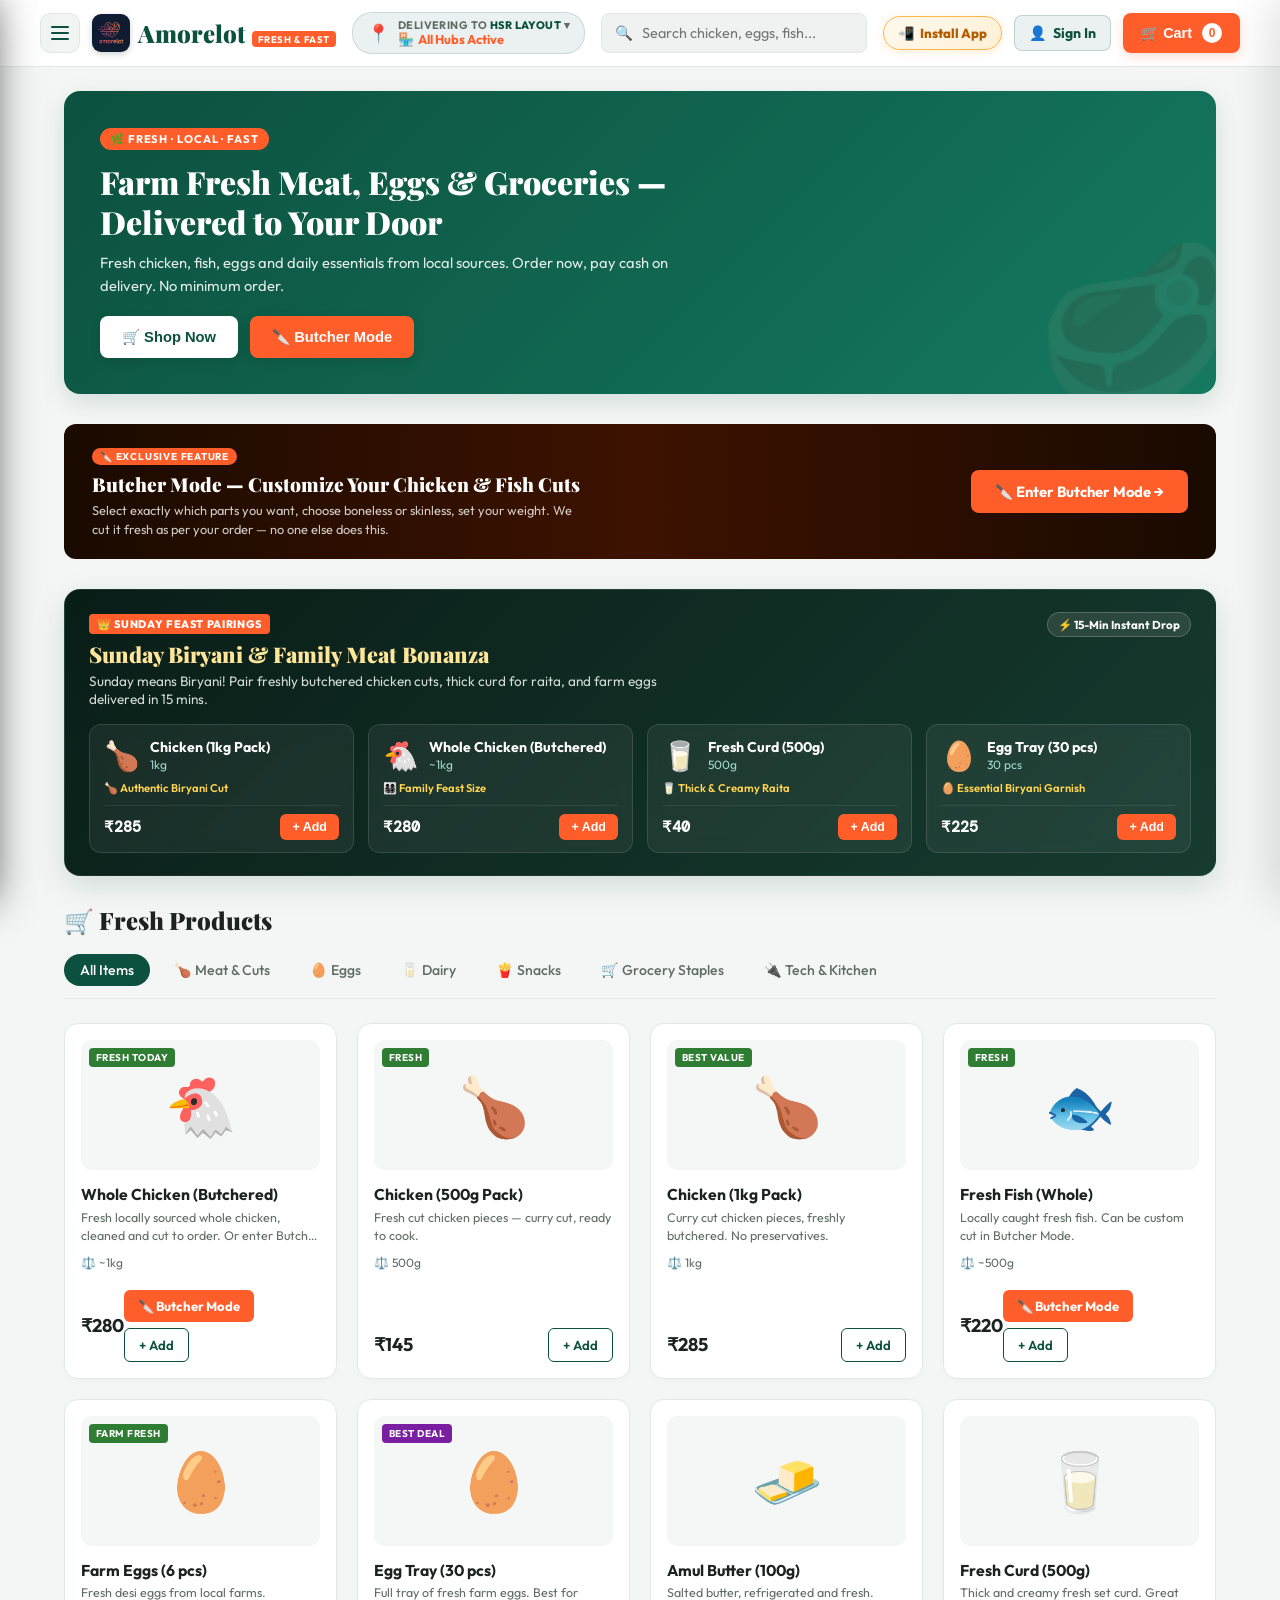
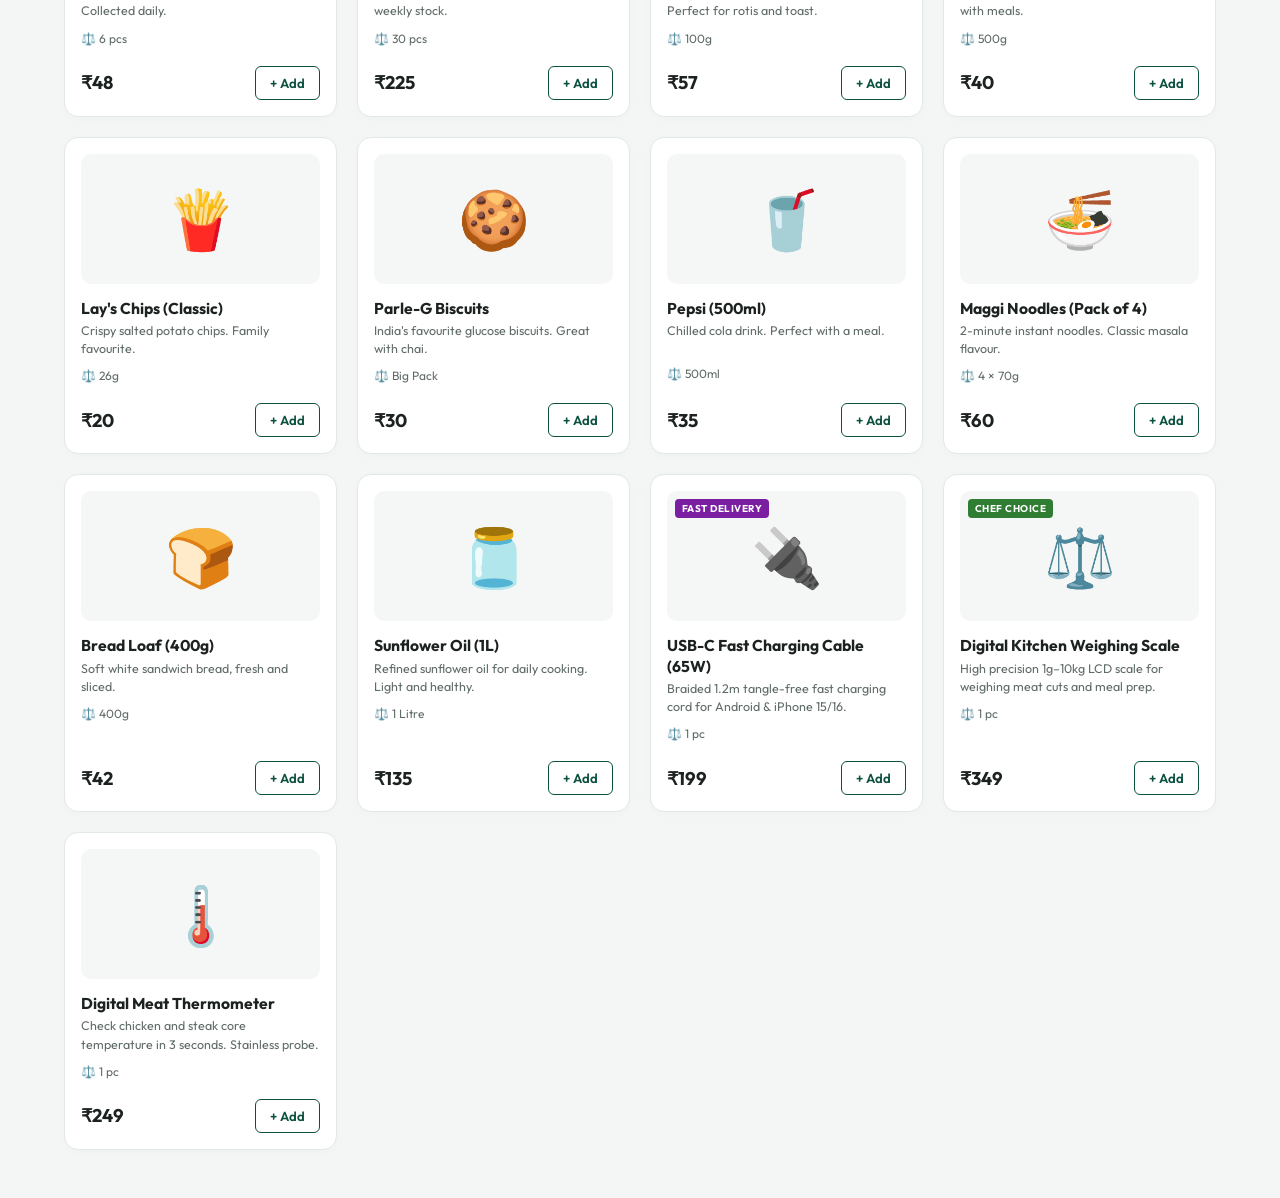
==== commit 270127c1: "Implement official clean Amorelot logo across web icons, headers, and Android launcher mipmaps" ====
--- a/index.html
+++ b/index.html
@@ -6,6 +6,8 @@
 <title>Amorelot — Fresh Meat, Eggs &amp; Groceries | Delivered Fast</title>
 <link href="https://fonts.googleapis.com/css2?family=Playfair+Display:ital,wght@0,700;0,900;1,400&family=Outfit:wght@300;400;500;600;700&family=DM+Mono&display=swap" rel="stylesheet">
 <link rel="manifest" href="/manifest.json">
+<link rel="icon" type="image/png" sizes="64x64" href="/favicon.png">
+<link rel="apple-touch-icon" sizes="180x180" href="/apple-touch-icon.png">
 <meta name="theme-color" content="#0C513F">
 <meta name="apple-mobile-web-app-capable" content="yes">
 <meta name="apple-mobile-web-app-status-bar-style" content="black-translucent">
@@ -2417,7 +2419,7 @@
 <div class="nav-drawer" id="navDrawer" role="dialog" aria-modal="true" aria-label="Amorelot Navigation">
   <div class="nav-drawer-header">
     <div class="nav-drawer-profile">
-      <div class="nav-drawer-avatar">🥬</div>
+      <img src="/amorelot-logo.png" alt="Amorelot" class="nav-drawer-avatar" style="width:42px; height:42px; border-radius:12px; object-fit:cover; border:1.5px solid rgba(255,183,77,0.4);" />
       <div class="nav-drawer-info">
         <h4>Amorelot Operations</h4>
         <p>● Live Field System</p>
@@ -2530,7 +2532,7 @@
     <button class="install-choice-close" onclick="closeInstallChoiceModal()" aria-label="Close dialog">&times;</button>
     <div class="install-choice-header">
       <div class="install-choice-icon">📲</div>
-      <h3 class="install-choice-title">Get the HiGroces App</h3>
+      <h3 class="install-choice-title">Get the Amorelot App</h3>
       <p class="install-choice-subtitle">Select the option that fits your role &amp; device</p>
     </div>
 
@@ -2549,8 +2551,8 @@
         <li><span class="check">✔</span> <strong>No browser tabs:</strong> Dedicated app shell, cannot accidentally close</li>
         <li><span class="check">✔</span> <strong>Full platform:</strong> Storefront, Butchery, Rider, Shop &amp; Admin</li>
       </ul>
-      <a href="https://github.com/Hemanthporeddy8/Higroces/releases/download/v1.0.0/HiGroces-v1.0.apk" 
-         download="HiGroces-v1.0.apk"
+      <a href="https://github.com/Hemanthporeddy8/Higroces/releases/download/v1.0.0/Amorelot-v1.0.apk" 
+         download="Amorelot-v1.0.apk"
          class="btn-install-choice-action apk"
          onclick="handleApkDownloadClick()">
         <span>⬇️</span> Download Android APK (5.2 MB)
@@ -2589,7 +2591,7 @@
         <span></span><span></span><span></span>
       </button>
       <a href="/index.html" class="logo">
-        <span class="logo-icon">🥬</span>
+        <img src="/amorelot-logo.png" alt="Amorelot" class="logo-img" style="width:38px; height:38px; border-radius:9px; object-fit:cover; display:inline-block; vertical-align:middle; box-shadow:0 2px 6px rgba(0,0,0,0.18);" />
         <div>
           <span class="logo-title">Amorelot</span>
           <span class="logo-badge">Fresh &amp; Fast</span>
@@ -2617,7 +2619,7 @@
 
     <div class="header-actions">
       <!-- 📲 Native Install button (Opens dual-choice APK vs PWA modal) -->
-      <button class="btn-install-app" id="btnInstallApp" onclick="openInstallChoiceModal()" title="Install HiGroces directly to your phone">
+      <button class="btn-install-app" id="btnInstallApp" onclick="openInstallChoiceModal()" title="Install Amorelot directly to your phone">
         <span>📲</span> <span class="install-text">Install App</span>
       </button>
 
@@ -4555,7 +4557,7 @@
 function isRunningStandalone() {
   return (window.matchMedia && window.matchMedia('(display-mode: standalone)').matches) ||
          (window.navigator.standalone === true) ||
-         (navigator.userAgent && navigator.userAgent.includes('HiGrocesAndroid')) ||
+         (navigator.userAgent && (navigator.userAgent.includes('AmorelotAndroid') || navigator.userAgent.includes('HiGrocesAndroid'))) ||
          document.referrer.includes('android-app://');
 }
 
@@ -4591,7 +4593,7 @@
 
 function handleApkDownloadClick() {
   if (typeof showToast === 'function') {
-    showToast('📥 Downloading HiGroces-v1.0.apk... Tap the downloaded file to install!', 'success');
+    showToast('📥 Downloading Amorelot-v1.0.apk... Tap the downloaded file to install!', 'success');
   }
   setTimeout(() => {
     closeInstallChoiceModal();
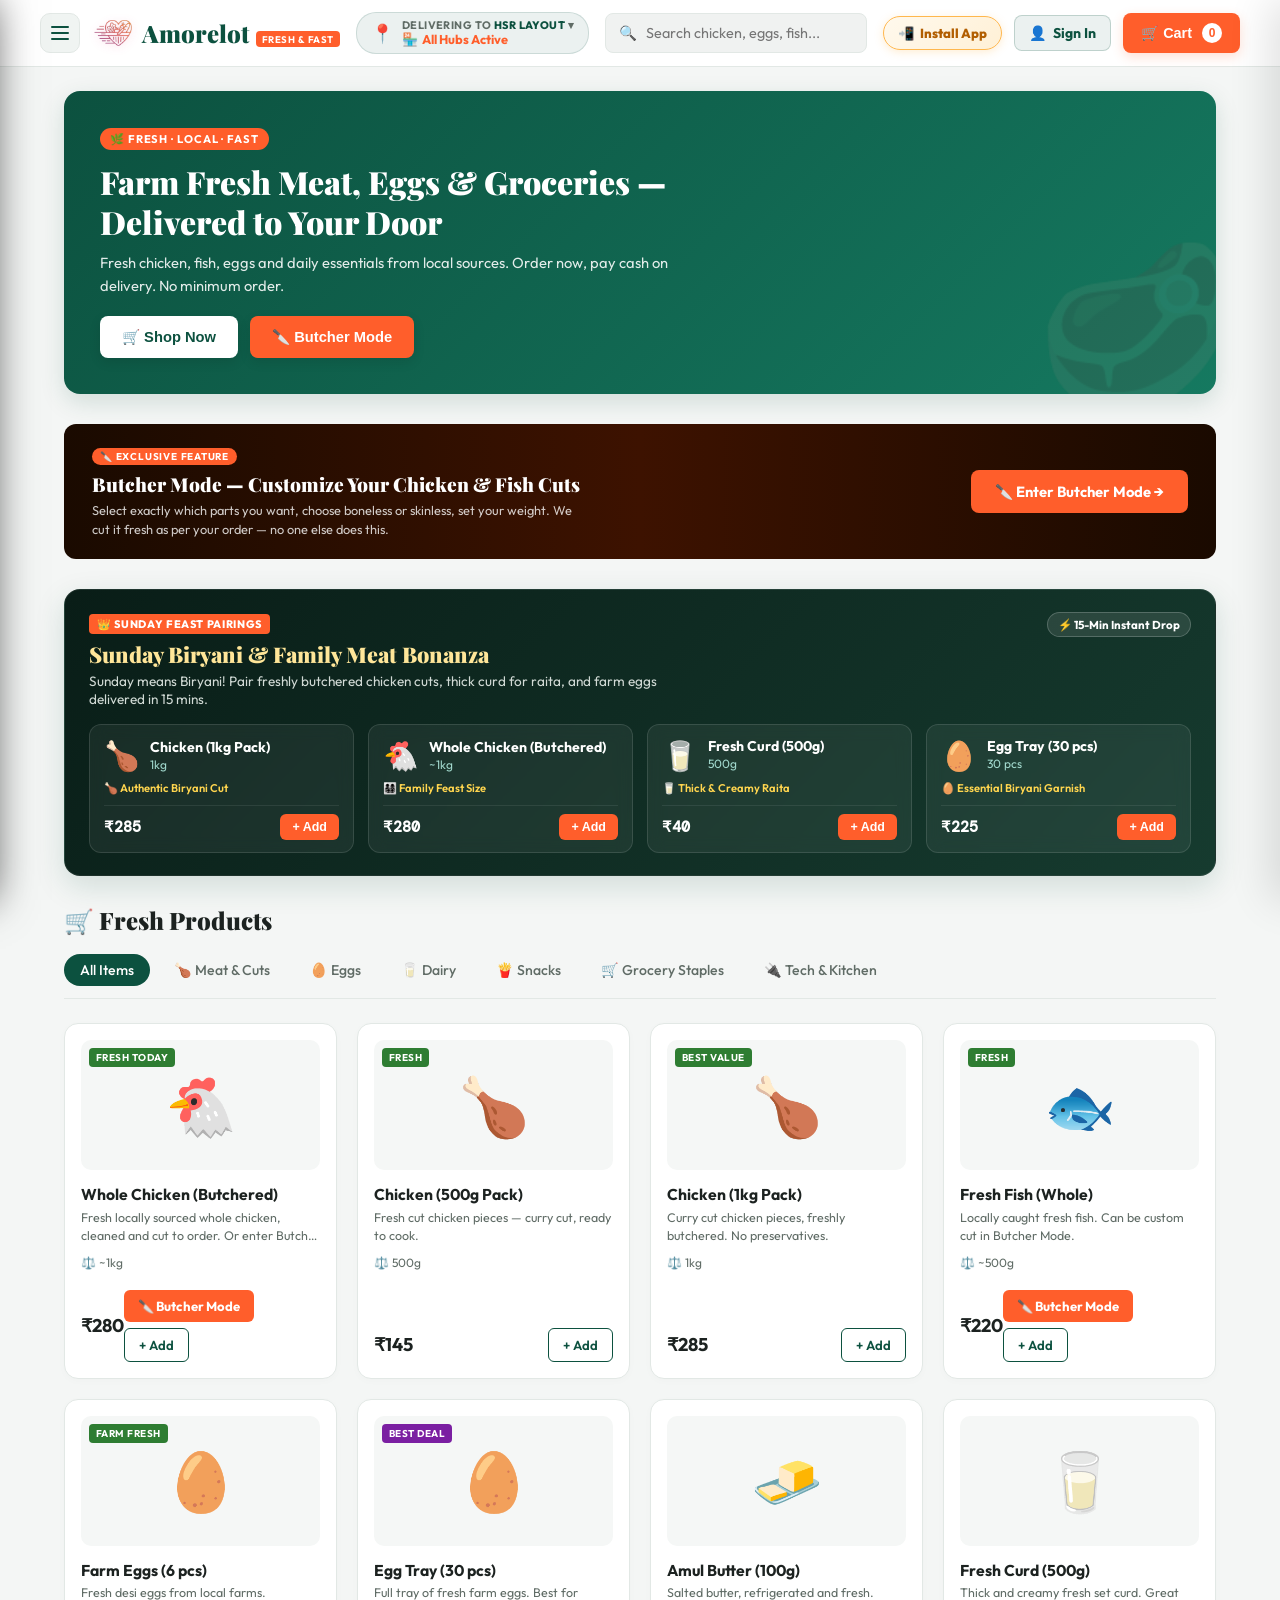
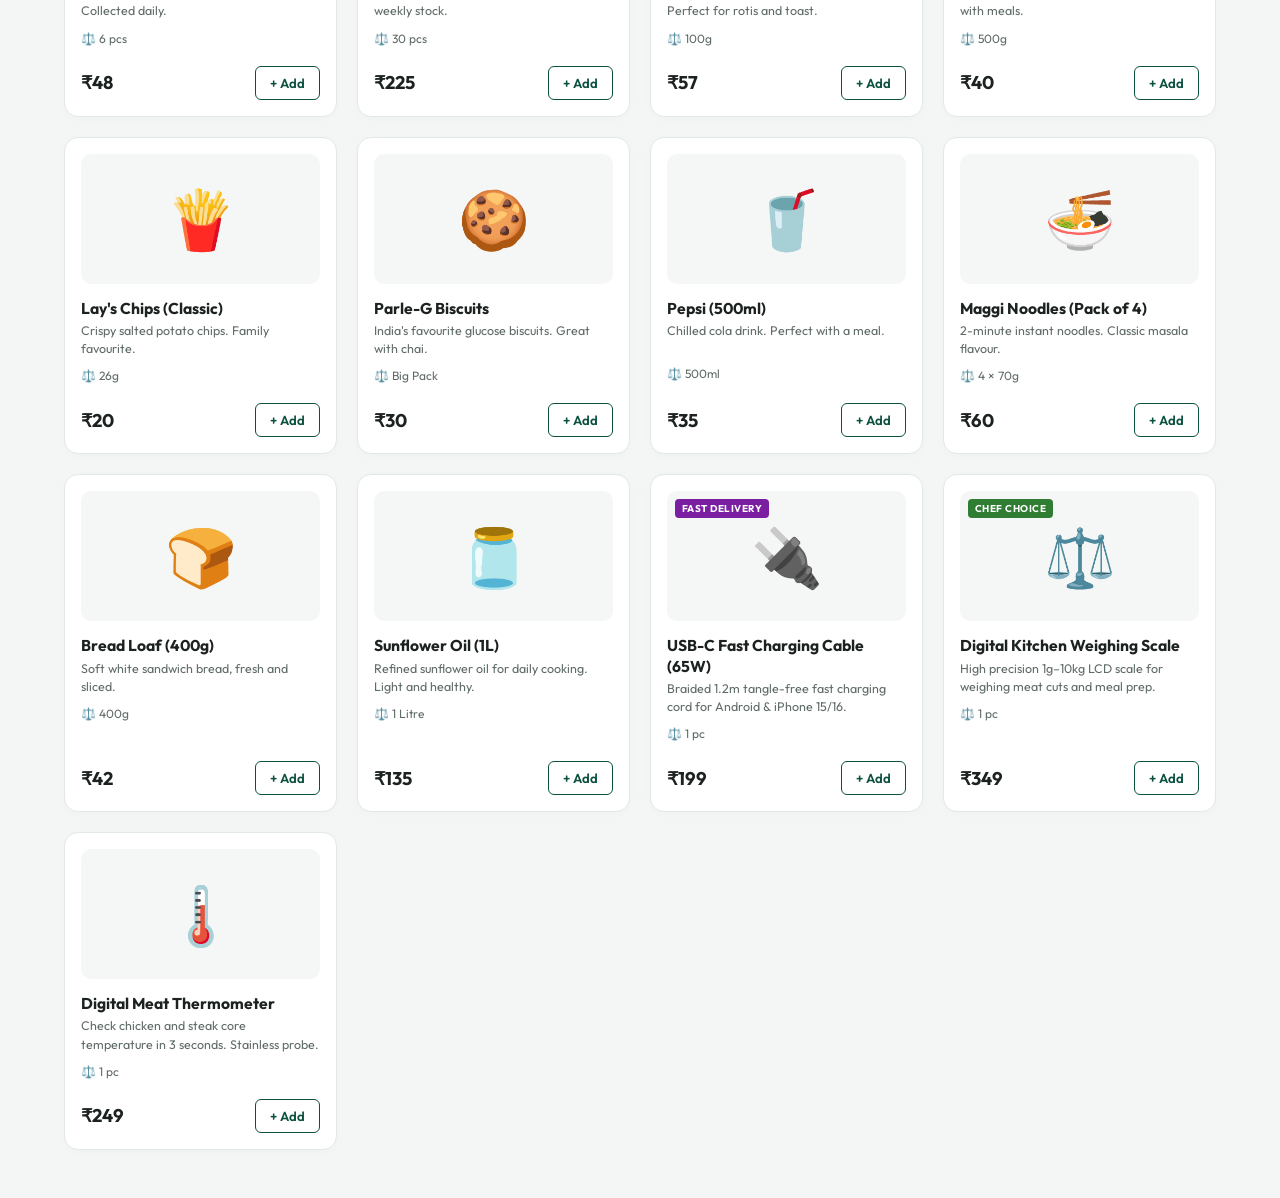
==== commit 8404ca2c: "Switch to transparent background Amorelot heart logo and enlarged launcher icons" ====
--- a/index.html
+++ b/index.html
@@ -2419,7 +2419,7 @@
 <div class="nav-drawer" id="navDrawer" role="dialog" aria-modal="true" aria-label="Amorelot Navigation">
   <div class="nav-drawer-header">
     <div class="nav-drawer-profile">
-      <img src="/amorelot-logo.png" alt="Amorelot" class="nav-drawer-avatar" style="width:42px; height:42px; border-radius:12px; object-fit:cover; border:1.5px solid rgba(255,183,77,0.4);" />
+      <img src="/amorelot-icon-clean.png" alt="Amorelot" class="nav-drawer-avatar" style="width:42px; height:42px; object-fit:contain; filter:drop-shadow(0 2px 6px rgba(255,183,77,0.35));" />
       <div class="nav-drawer-info">
         <h4>Amorelot Operations</h4>
         <p>● Live Field System</p>
@@ -2591,7 +2591,7 @@
         <span></span><span></span><span></span>
       </button>
       <a href="/index.html" class="logo">
-        <img src="/amorelot-logo.png" alt="Amorelot" class="logo-img" style="width:38px; height:38px; border-radius:9px; object-fit:cover; display:inline-block; vertical-align:middle; box-shadow:0 2px 6px rgba(0,0,0,0.18);" />
+        <img src="/amorelot-icon-clean.png" alt="Amorelot" class="logo-img" style="width:42px; height:42px; object-fit:contain; display:inline-block; vertical-align:middle; filter:drop-shadow(0 2px 5px rgba(233,30,99,0.22));" />
         <div>
           <span class="logo-title">Amorelot</span>
           <span class="logo-badge">Fresh &amp; Fast</span>
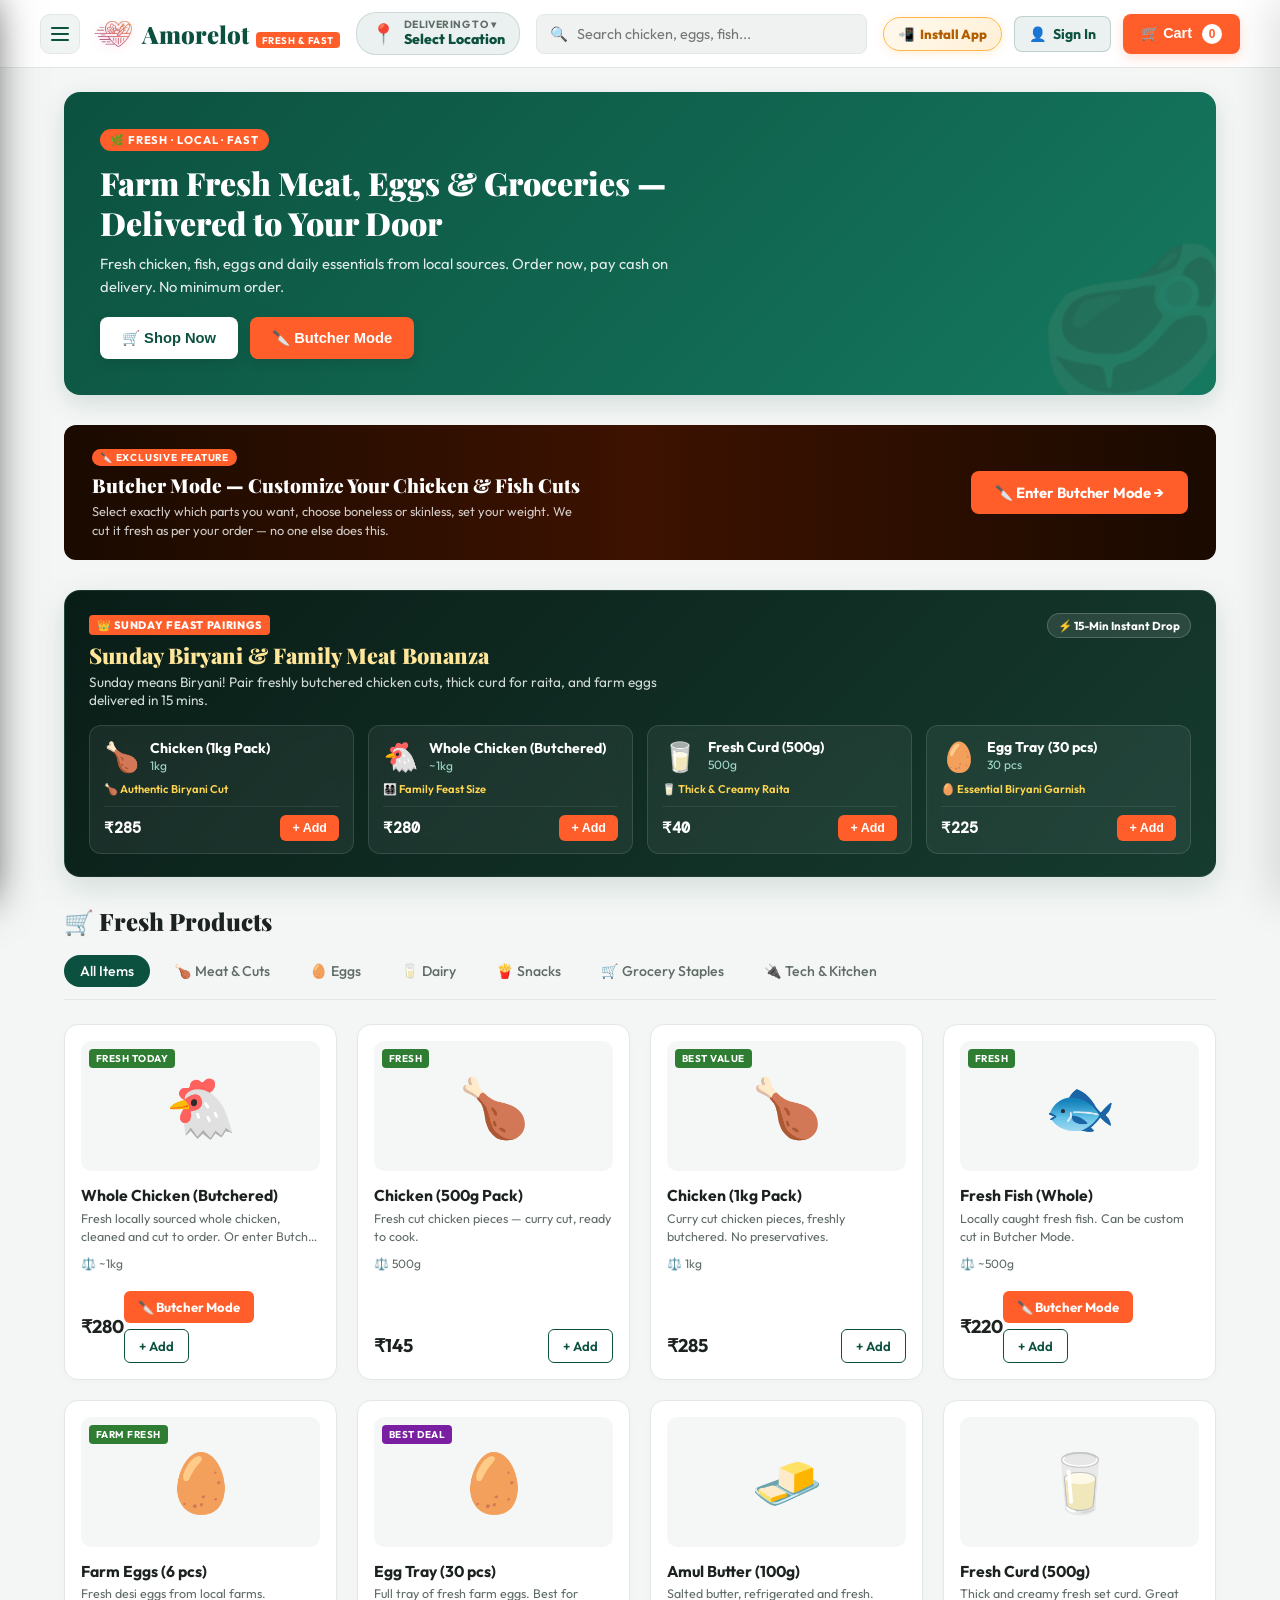
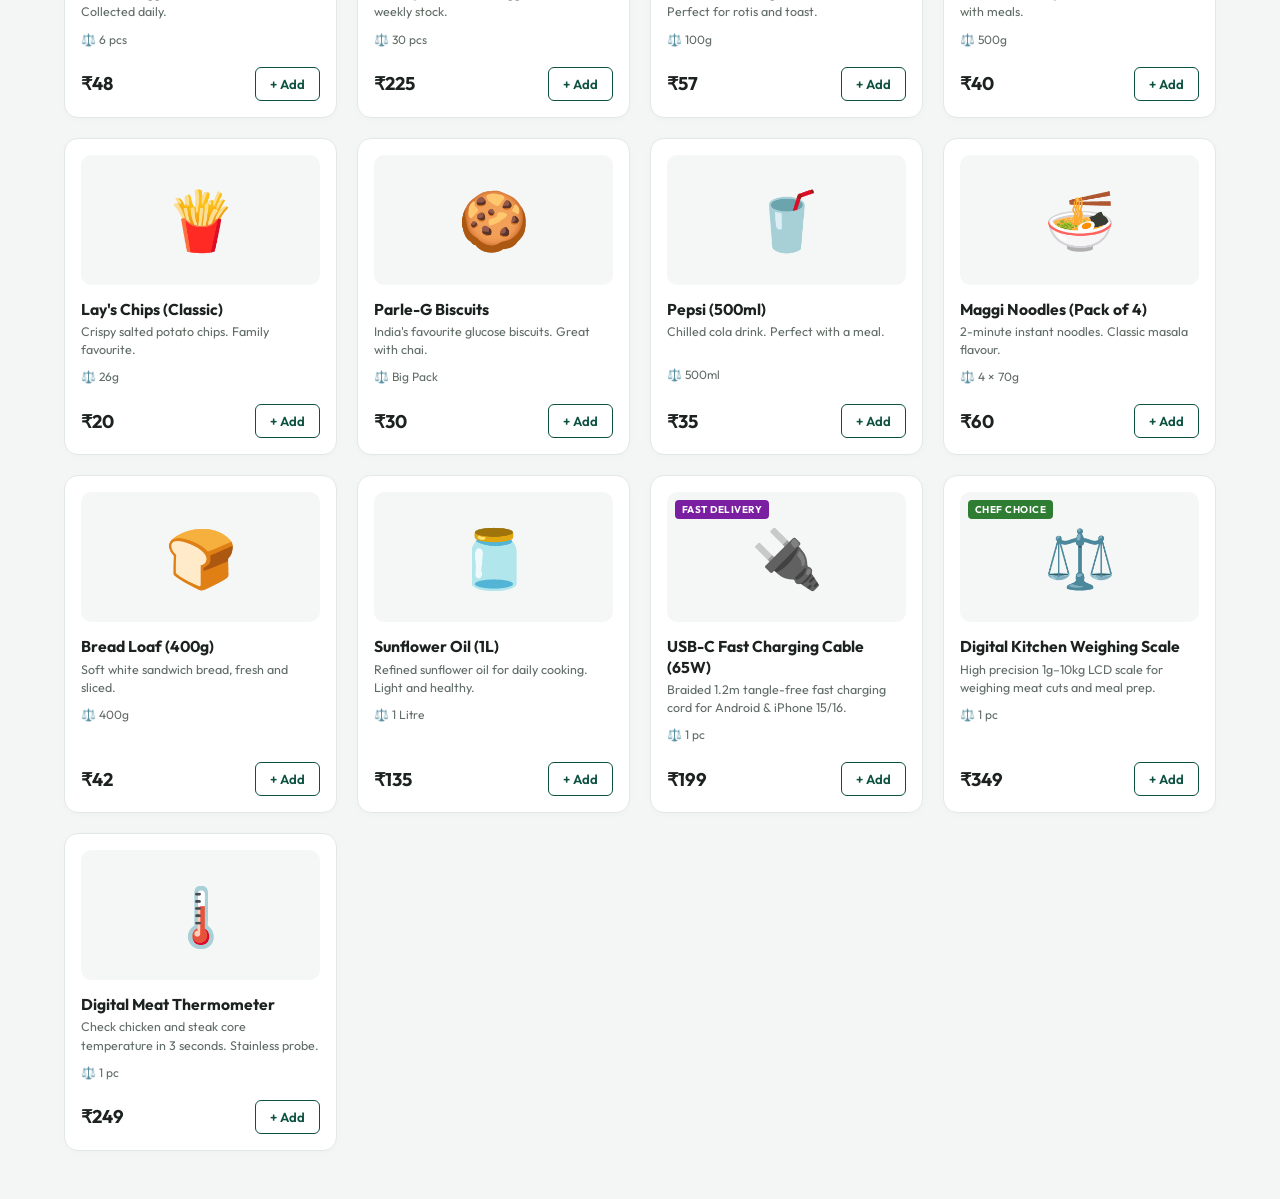
==== commit 2b563be9: "Show only location in header, display No Shop Available when out of range, and purge dummy shop seed" ====
--- a/index.html
+++ b/index.html
@@ -12,6 +12,24 @@
 <meta name="apple-mobile-web-app-capable" content="yes">
 <meta name="apple-mobile-web-app-status-bar-style" content="black-translucent">
 <meta name="apple-mobile-web-app-title" content="Amorelot">
+<script>
+  (function() {
+    try {
+      if (window.location.search.includes('native=android')) {
+        localStorage.setItem('amorelot_native_app', 'true');
+      }
+      var ua = navigator.userAgent || '';
+      var isNative = (localStorage.getItem('amorelot_native_app') === 'true') ||
+                     ua.includes('AmorelotAndroid') || ua.includes('HiGrocesAndroid') || ua.includes('NativeApp') ||
+                     (window.matchMedia && window.matchMedia('(display-mode: standalone)').matches) ||
+                     (window.navigator.standalone === true) ||
+                     (document.referrer && document.referrer.includes('android-app://'));
+      if (isNative) {
+        document.documentElement.classList.add('is-native-app');
+      }
+    } catch(e) {}
+  })();
+</script>
 <style>
 :root {
   --brand-primary: #0C513F;
@@ -1188,7 +1206,7 @@
   border-radius: 24px;
   font-size: 0.82rem;
   font-weight: 800;
-  display: inline-flex;
+  display: none; /* Hidden by default until verified in browser */
   align-items: center;
   gap: 6px;
   cursor: pointer;
@@ -1206,9 +1224,12 @@
   transform: scale(0.94);
 }
 
-/* ⚡ CRITICAL RULE: Automatically hide Install button once opened in installed standalone app mode */
+/* ⚡ CRITICAL RULE: Automatically hide Install buttons if app is installed / native mode */
+html.is-native-app #btnInstallApp,
+html.is-native-app .btn-install-app,
+html.is-native-app #drawerInstallTile,
 @media all and (display-mode: standalone), (display-mode: fullscreen), (display-mode: minimal-ui) {
-  #btnInstallApp, .btn-install-app {
+  #btnInstallApp, .btn-install-app, #drawerInstallTile {
     display: none !important;
   }
 }
@@ -2322,7 +2343,11 @@
           📍 Use My Live Location
         </button>
       </div>
-      <textarea id="custAddress" placeholder="House no., Street, Landmark, Area..."></textarea>
+      <div id="savedAddressHint" style="display:none; font-size:0.75rem; color:#0C513F; background:#E8F8F5; border:1px solid #A2D9CE; padding:6px 10px; border-radius:6px; margin-bottom:6px; align-items:center; justify-content:space-between;">
+        <span>🏠 <strong>Saved Location:</strong> Using remembered address</span>
+        <button type="button" onclick="document.getElementById('custAddress').focus(); document.getElementById('custAddress').select();" style="background:none; border:none; color:#0C513F; font-size:0.75rem; font-weight:700; cursor:pointer; text-decoration:underline;">Change</button>
+      </div>
+      <textarea id="custAddress" placeholder="House no., Street, Landmark, Area..." oninput="try{localStorage.setItem('amorelot_saved_address', this.value.trim());}catch(e){}"></textarea>
       <div id="liveLocBadge" style="display:none; font-size:0.75rem; color:#0C513F; background:#E8F8F5; padding:4px 8px; border-radius:4px; margin-top:4px;">
         ✅ GPS coordinates pinned for road navigation
       </div>
@@ -2353,15 +2378,15 @@
   </div>
 </div>
 
-<!-- LOCATION & PARTNER SHOP SELECTOR MODAL -->
+<!-- LOCATION MODAL -->
 <div class="modal-backdrop" id="locationShopModal" style="display:none; position:fixed; inset:0; background:rgba(0,0,0,0.72); backdrop-filter:blur(6px); z-index:3500; align-items:center; justify-content:center; padding:16px;">
-  <div style="background:#FFFFFF; border-radius:16px; width:100%; max-width:480px; max-height:90vh; overflow-y:auto; padding:22px; box-shadow:0 12px 35px rgba(0,0,0,0.3); font-family:'Outfit', sans-serif;">
+  <div style="background:#FFFFFF; border-radius:16px; width:100%; max-width:440px; max-height:90vh; overflow-y:auto; padding:22px; box-shadow:0 12px 35px rgba(0,0,0,0.3); font-family:'Outfit', sans-serif;">
     <div style="display:flex; justify-content:space-between; align-items:center; margin-bottom:16px; border-bottom:1px solid #ECEEEF; padding-bottom:12px;">
       <div style="display:flex; align-items:center; gap:8px;">
         <span style="font-size:1.4rem;">📍</span>
         <div>
-          <h3 style="margin:0; font-size:1.15rem; color:#1C2826; font-weight:800;">Delivery Location &amp; Shop</h3>
-          <p style="margin:2px 0 0; font-size:0.75rem; color:#6B7C75;">Select your locality or choose your preferred partner shop</p>
+          <h3 style="margin:0; font-size:1.15rem; color:#1C2826; font-weight:800;">Set Delivery Location</h3>
+          <p style="margin:2px 0 0; font-size:0.75rem; color:#6B7C75;">Select your locality to check delivery availability</p>
         </div>
       </div>
       <button onclick="closeLocationShopModal()" style="background:none; border:none; font-size:1.4rem; cursor:pointer; color:#7E8D87;">&times;</button>
@@ -2372,10 +2397,10 @@
       <div style="display:flex; justify-content:space-between; align-items:center; gap:10px;">
         <div style="flex:1;">
           <div style="font-size:0.88rem; font-weight:800; color:#0C513F; display:flex; align-items:center; gap:6px;">
-            <span>🎯</span> Auto-Match Nearest Partner Shop
+            <span>🎯</span> Auto-Detect My Location
           </div>
           <div style="font-size:0.75rem; color:#4E6B62; margin-top:2px;" id="gpsMatchStatus">
-            Uses your GPS device location to route directly to the closest shop.
+            Uses your device GPS to verify instant store delivery.
           </div>
         </div>
         <button type="button" onclick="detectGpsAndAutoSelectShop()" id="btnGpsMatch" style="background:#0C513F; color:white; border:none; padding:8px 14px; border-radius:8px; font-size:0.8rem; font-weight:700; cursor:pointer; display:flex; align-items:center; gap:5px; white-space:nowrap;">
@@ -2389,25 +2414,19 @@
       <label style="display:block; font-size:0.8rem; font-weight:700; color:#2C3E37; margin-bottom:6px;">
         Delivery Locality / Area:
       </label>
-      <input type="text" id="modalZoneInput" placeholder="e.g. HSR Layout, Sector 2 or Subedari Warangal" style="width:100%; padding:10px 14px; border-radius:8px; border:1px solid #D1D8D5; font-size:0.9rem; font-family:inherit; box-sizing:border-box;" oninput="onZoneInputChange(this.value)" />
+      <input type="text" id="modalZoneInput" placeholder="e.g. Subedari, Warangal or HSR Layout" style="width:100%; padding:10px 14px; border-radius:8px; border:1px solid #D1D8D5; font-size:0.9rem; font-family:inherit; box-sizing:border-box;" oninput="onZoneInputChange(this.value)" />
     </div>
 
-    <!-- AVAILABLE PARTNER SHOPS -->
+    <!-- SERVICE AVAILABILITY STATUS CONTAINER -->
     <div style="margin-bottom:16px;">
-      <div style="display:flex; justify-content:space-between; align-items:center; margin-bottom:8px;">
-        <label style="font-size:0.82rem; font-weight:800; color:#2C3E37;">
-          Available Partner Shops Nearby:
-        </label>
-        <span style="font-size:0.72rem; color:#6B7C75;" id="shopListCount">Loading shops...</span>
-      </div>
-      <div id="modalShopsList" style="display:flex; flex-direction:column; gap:8px; max-height:240px; overflow-y:auto; padding-right:4px;">
+      <div id="modalShopsList" style="display:flex; flex-direction:column; gap:8px;">
         <!-- Populated dynamically via loadStorefrontShops -->
       </div>
     </div>
 
     <div style="display:flex; justify-content:flex-end; gap:10px;">
-      <button type="button" onclick="closeLocationShopModal()" style="background:#0C513F; color:white; border:none; padding:10px 20px; border-radius:8px; font-weight:700; font-size:0.88rem; cursor:pointer;">
-        Confirm &amp; Start Shopping
+      <button type="button" onclick="confirmLocationAndClose()" id="btnConfirmLocation" style="background:#0C513F; color:white; border:none; padding:12px 20px; border-radius:8px; font-weight:700; font-size:0.88rem; width:100%; cursor:pointer;">
+        Confirm Location &amp; Start Shopping
       </button>
     </div>
   </div>
@@ -2443,7 +2462,7 @@
     </a>
 
     <!-- 1-Click Install App Tile for Mobile (APK vs PWA) -->
-    <a href="javascript:void(0)" onclick="closeNavDrawer(); openInstallChoiceModal();" class="nav-drawer-link" style="background:rgba(255,183,77,0.12); border-color:rgba(255,183,77,0.4);">
+    <a href="javascript:void(0)" onclick="closeNavDrawer(); openInstallChoiceModal();" class="nav-drawer-link" id="drawerInstallTile" style="background:rgba(255,183,77,0.12); border-color:rgba(255,183,77,0.4);">
       <div class="nav-drawer-link-left">
         <span class="drawer-emoji">📲</span>
         <span style="color:#FFB74D; font-weight:700;">Install App (APK &amp; PWA)</span>
@@ -2482,27 +2501,16 @@
       </div>
       <span class="nav-drawer-badge">Rider</span>
     </a>
-
-    <a href="/admin.html" class="nav-drawer-link">
-      <div class="nav-drawer-link-left">
-        <span class="drawer-emoji">⚙️</span>
-        <span>Admin &amp; Hub Master</span>
-      </div>
-      <span class="nav-drawer-badge" style="background:#4B5563; color:white;">Admin</span>
-    </a>
   </div>
 
-  <!-- Customer Support & Assistance (Clean, friendly replacement for internal security note) -->
-  <div class="nav-drawer-note" style="border-color:rgba(46,204,113,0.3); background:rgba(10,36,27,0.85); color:#A2D9CE;">
-    <div style="font-weight:700; color:#2ECC71; margin-bottom:4px; font-size:0.85rem; display:flex; align-items:center; gap:6px;">
-      <span>💬</span> 24/7 Customer Help &amp; Support
+  <!-- Farm Fresh Guarantee -->
+  <div class="nav-drawer-note" style="border-color:rgba(46,204,113,0.25); background:rgba(10,36,27,0.7); color:#A2D9CE; padding:12px 14px; border-radius:8px; margin: 12px 14px 6px;">
+    <div style="font-weight:700; color:#2ECC71; margin-bottom:4px; font-size:0.82rem; display:flex; align-items:center; gap:6px;">
+      <span>🌿</span> 100% Farm Fresh Guarantee
     </div>
-    <div style="font-size:0.78rem; line-height:1.45; color:#cbd5e1; margin-bottom:8px;">
-      Questions about your order or cuts? Contact our support desk anytime:
+    <div style="font-size:0.75rem; line-height:1.4; color:#A0B2AA;">
+      Zero cold-storage meat &amp; harvested daily farm produce. Delivered directly to your door in 15 minutes.
     </div>
-    <a href="https://wa.me/919999999999?text=Hi%20Amorelot%2C%20I%20have%20a%20question%20about%20my%20order" target="_blank" style="display:inline-flex; align-items:center; gap:6px; background:#25D366; color:#0b2612; padding:6px 14px; border-radius:6px; font-weight:800; font-size:0.76rem; text-decoration:none;">
-      <span>💬</span> Chat on WhatsApp
-    </a>
   </div>
 
   <div style="padding:14px 18px 22px; font-size:0.75rem; color:#60736B; text-align:center;">
@@ -2551,7 +2559,7 @@
         <li><span class="check">✔</span> <strong>No browser tabs:</strong> Dedicated app shell, cannot accidentally close</li>
         <li><span class="check">✔</span> <strong>Full platform:</strong> Storefront, Butchery, Rider, Shop &amp; Admin</li>
       </ul>
-      <a href="https://github.com/Hemanthporeddy8/Higroces/releases/download/v1.0.0/Amorelot-v1.0.apk" 
+      <a href="https://github.com/Hemanthporeddy8/Higroces/releases/latest/download/Amorelot-v1.0.apk" 
          download="Amorelot-v1.0.apk"
          class="btn-install-choice-action apk"
          onclick="handleApkDownloadClick()">
@@ -2599,15 +2607,15 @@
       </a>
     </div>
 
-    <!-- Dynamic Location & Partner Shop Selector -->
-    <div class="delivery-badge" id="deliveryBadgeBtn" onclick="openLocationShopModal()" title="Tap to select your location or partner shop" style="cursor:pointer; transition:all 0.2s;">
-      <span style="font-size:1.15rem;">📍</span>
+    <!-- Dynamic Location Selector -->
+    <div class="delivery-badge" id="deliveryBadgeBtn" onclick="openLocationShopModal()" title="Tap to select your delivery location" style="cursor:pointer; transition:all 0.2s; display:flex; align-items:center; gap:8px;">
+      <span style="font-size:1.25rem;">📍</span>
       <div style="display:flex; flex-direction:column; line-height:1.2; text-align:left;">
-        <div style="font-size:0.68rem; color:var(--text-muted); font-weight:700; text-transform:uppercase; letter-spacing:0.04em;">
-          Delivering to <span id="headerZoneName" style="color:var(--brand-primary); font-weight:800;">HSR Layout</span> ▾
+        <div style="font-size:0.65rem; color:var(--text-muted); font-weight:700; text-transform:uppercase; letter-spacing:0.04em;">
+          Delivering to ▾
         </div>
-        <div style="font-size:0.8rem; color:var(--brand-accent); font-weight:700; display:flex; align-items:center; gap:4px;">
-          <span id="headerShopIcon">🏪</span> <span id="headerShopName">Finding Nearest Shop...</span>
+        <div style="font-size:0.88rem; color:var(--brand-primary); font-weight:800; white-space:nowrap; overflow:hidden; text-overflow:ellipsis; max-width:180px;" id="headerZoneName">
+          Select Location
         </div>
       </div>
     </div>
@@ -2829,7 +2837,7 @@
       <span id="billTotal">₹0</span>
     </div>
     <div class="cod-badge">💵 Cash on Delivery only (for now)</div>
-    <button class="btn-checkout" onclick="openOrderModal()">
+    <button class="btn-checkout" id="btnCartCheckout" onclick="openOrderModal()">
       🚀 Place Order
     </button>
   </div>
@@ -3253,6 +3261,8 @@
   return R * c;
 }
 
+window.isAreaServiceable = false;
+
 async function loadStorefrontShops() {
   try {
     const res = await fetch('/api/shops');
@@ -3260,15 +3270,19 @@
     const data = await res.json();
     registeredShops = data.shops || [];
 
-    // Attempt restoring saved shop from localStorage
-    const savedId = localStorage.getItem('amorelot_active_shop_id');
-    if (savedId) {
-      activeShop = registeredShops.find(s => s.id === savedId && s.is_active == 1);
+    // Attempt restoring saved location & shop
+    const savedZone = localStorage.getItem('user_delivery_zone') || localStorage.getItem('amorelot_saved_address');
+    if (savedZone) {
+      activeZone = savedZone;
     }
-    // If no valid saved shop, pick first active shop
-    if (!activeShop && registeredShops.length > 0) {
-      activeShop = registeredShops.find(s => s.is_active == 1) || registeredShops[0];
+    const savedLat = parseFloat(localStorage.getItem('amorelot_saved_lat'));
+    const savedLng = parseFloat(localStorage.getItem('amorelot_saved_lng'));
+    if (!isNaN(savedLat) && !isNaN(savedLng)) {
+      customerLiveLat = savedLat;
+      customerLiveLng = savedLng;
     }
+
+    evaluateShopServiceability();
     updateStorefrontHeaderBadge();
     renderModalShopsList();
   } catch(err) {
@@ -3276,21 +3290,59 @@
   }
 }
 
+function evaluateShopServiceability() {
+  if (registeredShops.length === 0) {
+    activeShop = null;
+    window.isAreaServiceable = false;
+    return;
+  }
+
+  if (customerLiveLat && customerLiveLng) {
+    let closest = null;
+    let minD = Infinity;
+    registeredShops.forEach(s => {
+      if (s.is_active == 1) {
+        const d = haversineDistKm(customerLiveLat, customerLiveLng, s.latitude, s.longitude);
+        const maxRadius = Number(s.delivery_radius_km) || 12.0;
+        if (d <= maxRadius && d < minD) {
+          minD = d;
+          closest = s;
+        }
+      }
+    });
+
+    if (closest) {
+      activeShop = closest;
+      window.isAreaServiceable = true;
+      localStorage.setItem('amorelot_active_shop_id', closest.id);
+    } else {
+      activeShop = null;
+      window.isAreaServiceable = false;
+    }
+  } else {
+    // If no coordinates yet, check if any active shop exists
+    const anyActive = registeredShops.find(s => s.is_active == 1);
+    if (anyActive) {
+      activeShop = anyActive;
+      window.isAreaServiceable = true;
+    } else {
+      activeShop = null;
+      window.isAreaServiceable = false;
+    }
+  }
+}
+
 function updateStorefrontHeaderBadge() {
   const zoneEl = document.getElementById('headerZoneName');
-  const shopEl = document.getElementById('headerShopName');
-  const iconEl = document.getElementById('headerShopIcon');
-
-  if (zoneEl) zoneEl.textContent = activeZone || 'Select Area';
-  if (shopEl) {
-    if (activeShop) {
-      shopEl.textContent = activeShop.name;
-      if (iconEl) {
-        iconEl.textContent = activeShop.category === 'grocery' ? '🛒' : (activeShop.category === 'meat' ? '🥩' : '🏪');
-      }
+  if (zoneEl) {
+    if (activeZone && activeZone !== 'HSR Layout') {
+      zoneEl.textContent = activeZone;
+    } else if (localStorage.getItem('user_delivery_zone')) {
+      zoneEl.textContent = localStorage.getItem('user_delivery_zone');
+    } else if (localStorage.getItem('amorelot_saved_address')) {
+      zoneEl.textContent = localStorage.getItem('amorelot_saved_address').split(',')[0];
     } else {
-      shopEl.textContent = 'All Hubs Active';
-      if (iconEl) iconEl.textContent = '🏪';
+      zoneEl.textContent = 'Select Location';
     }
   }
 }
@@ -3298,7 +3350,7 @@
 function openLocationShopModal() {
   const modal = document.getElementById('locationShopModal');
   const zoneInput = document.getElementById('modalZoneInput');
-  if (zoneInput) zoneInput.value = activeZone || '';
+  if (zoneInput) zoneInput.value = activeZone || localStorage.getItem('user_delivery_zone') || '';
   if (modal) modal.style.display = 'flex';
   renderModalShopsList();
 }
@@ -3308,36 +3360,22 @@
   if (modal) modal.style.display = 'none';
 }
 
+function confirmLocationAndClose() {
+  const zoneInput = document.getElementById('modalZoneInput');
+  if (zoneInput && zoneInput.value.trim()) {
+    activeZone = zoneInput.value.trim();
+    localStorage.setItem('user_delivery_zone', activeZone);
+  }
+  updateStorefrontHeaderBadge();
+  closeLocationShopModal();
+}
+
 function onZoneInputChange(val) {
-  activeZone = val.trim() || 'HSR Layout';
+  activeZone = val.trim();
   localStorage.setItem('user_delivery_zone', activeZone);
   updateStorefrontHeaderBadge();
-}
-
-function changeActiveZone(newZone) {
-  onZoneInputChange(newZone);
-  showToast(`📍 Zone updated to ${newZone}`);
-}
-
-function selectStorefrontShop(shopId) {
-  const shop = registeredShops.find(s => s.id === shopId);
-  if (!shop) return;
-  activeShop = shop;
-  localStorage.setItem('amorelot_active_shop_id', shop.id);
-  updateStorefrontHeaderBadge();
+  evaluateShopServiceability();
   renderModalShopsList();
-
-  // Smart cart warning: If cart has meat and shop is grocery only
-  const hasMeat = cart.some(item => {
-    const p = PRODUCTS.find(prod => prod.id === item.id);
-    return p && (p.category === 'chicken' || p.category === 'mutton' || p.category === 'fish' || p.category === 'meat' || p.category === 'custom');
-  });
-
-  if (hasMeat && shop.category === 'grocery') {
-    showToast(`💡 Notice: ${shop.name} specializes in groceries. Your meat cuts will be dispatched from our central meat hub.`);
-  } else {
-    showToast(`🏬 Store set to ${shop.name}`);
-  }
 }
 
 function detectGpsAndAutoSelectShop() {
@@ -3347,48 +3385,50 @@
     alert("Geolocation is not supported by your browser");
     return;
   }
-  if (statusEl) statusEl.textContent = "⏳ Pinning GPS device coordinates...";
+  if (statusEl) statusEl.textContent = "⏳ Detecting GPS device location...";
   if (btn) btn.disabled = true;
 
   navigator.geolocation.getCurrentPosition(
-    (pos) => {
+    async (pos) => {
       customerLiveLat = pos.coords.latitude;
       customerLiveLng = pos.coords.longitude;
-
-      if (registeredShops.length === 0) {
-        if (statusEl) statusEl.textContent = "✅ GPS Pinned!";
-        if (btn) btn.disabled = false;
-        return;
+      localStorage.setItem('amorelot_saved_lat', customerLiveLat);
+      localStorage.setItem('amorelot_saved_lng', customerLiveLng);
+
+      // Reverse geocode to get locality name
+      try {
+        const geoRes = await fetch(`https://api.bigdatacloud.net/data/reverse-geocode-client?latitude=${customerLiveLat}&longitude=${customerLiveLng}&localityLanguage=en`);
+        if (geoRes.ok) {
+          const geoData = await geoRes.json();
+          const detectedLoc = geoData.locality || geoData.city || geoData.principalSubdivision || 'Current Location';
+          activeZone = detectedLoc;
+          localStorage.setItem('user_delivery_zone', activeZone);
+          const zoneInput = document.getElementById('modalZoneInput');
+          if (zoneInput) zoneInput.value = activeZone;
+          updateStorefrontHeaderBadge();
+        }
+      } catch(e) {}
+
+      evaluateShopServiceability();
+      if (btn) btn.disabled = false;
+
+      if (window.isAreaServiceable && activeShop) {
+        const d = haversineDistKm(customerLiveLat, customerLiveLng, activeShop.latitude, activeShop.longitude);
+        const distStr = d < 1 ? `${Math.round(d * 1000)}m` : `${d.toFixed(1)}km`;
+        if (statusEl) {
+          statusEl.innerHTML = `<span style="color:#2ECC71; font-weight:700;">✅ Service Available (${distStr} from store)</span>`;
+        }
+        showToast(`📍 Service Available in your area`);
+      } else {
+        if (statusEl) {
+          statusEl.innerHTML = `<span style="color:#E74C3C; font-weight:700;">🚫 No Shop Available in your location</span>`;
+        }
+        showToast(`🚫 No partner store operating in this area yet`);
       }
-
-      // Compute distances to all active shops
-      let closest = null;
-      let minD = Infinity;
-      registeredShops.forEach(s => {
-        if (s.is_active == 1) {
-          const d = haversineDistKm(customerLiveLat, customerLiveLng, s.latitude, s.longitude);
-          if (d < minD) {
-            minD = d;
-            closest = s;
-          }
-        }
-      });
-
-      if (closest) {
-        selectStorefrontShop(closest.id);
-        const distStr = minD < 1 ? `${Math.round(minD * 1000)}m` : `${minD.toFixed(1)}km`;
-        if (statusEl) {
-          statusEl.innerHTML = `<strong style="color:#0C513F;">🎯 Matched Nearest:</strong> ${closest.name} (${distStr} away)`;
-        }
-        showToast(`📍 Nearest shop matched: ${closest.name} (${distStr})`);
-      } else {
-        if (statusEl) statusEl.textContent = "✅ GPS Pinned! (Default Hub Active)";
-      }
-      if (btn) btn.disabled = false;
       renderModalShopsList();
     },
     (err) => {
-      if (statusEl) statusEl.textContent = "⚠️ Could not access GPS. Please pick a shop below.";
+      if (statusEl) statusEl.textContent = "⚠️ Could not access GPS. Please type your locality above.";
       if (btn) btn.disabled = false;
     },
     { enableHighAccuracy: true, timeout: 8000 }
@@ -3397,55 +3437,30 @@
 
 function renderModalShopsList() {
   const container = document.getElementById('modalShopsList');
-  const countEl = document.getElementById('shopListCount');
   if (!container) return;
 
-  if (registeredShops.length === 0) {
-    container.innerHTML = `<div style="text-align:center; padding:18px; color:#888; font-size:0.85rem;">Finding partner shops...</div>`;
-    return;
-  }
-
-  if (countEl) countEl.textContent = `${registeredShops.length} Hubs Available`;
-
-  container.innerHTML = registeredShops.map(s => {
-    const isSelected = activeShop && activeShop.id === s.id;
-    const isOnline = s.is_active == 1;
-
-    let distText = '';
-    if (customerLiveLat && customerLiveLng) {
-      const d = haversineDistKm(customerLiveLat, customerLiveLng, s.latitude, s.longitude);
-      distText = d < 1 ? ` • ${Math.round(d * 1000)}m away` : ` • ${d.toFixed(1)} km away`;
-    }
-
-    const catBadge = s.category === 'grocery'
-      ? `<span style="font-size:0.7rem; background:#E8F8F1; color:#27AE60; border:1px solid #A9DFBF; padding:2px 8px; border-radius:4px; font-weight:700;">🛒 Grocery &amp; Kiranam</span>`
-      : (s.category === 'meat'
-        ? `<span style="font-size:0.7rem; background:#FDF2E9; color:#E67E22; border:1px solid #F5CBA7; padding:2px 8px; border-radius:4px; font-weight:700;">🥩 Butcher &amp; Fresh Meat</span>`
-        : `<span style="font-size:0.7rem; background:#EBF5FB; color:#2980B9; border:1px solid #AED6F1; padding:2px 8px; border-radius:4px; font-weight:700;">🏢 All-in-One Super Hub</span>`);
-
-    return `
-      <div onclick="selectStorefrontShop('${s.id}')" style="display:flex; justify-content:space-between; align-items:center; padding:12px 14px; border-radius:10px; border:2px solid ${isSelected ? '#0C513F' : '#E2E7E4'}; background:${isSelected ? '#F0F8F5' : '#FFFFFF'}; cursor:pointer; transition:all 0.18s; ${!isOnline ? 'opacity:0.6;' : ''}">
-        <div style="flex:1;">
-          <div style="display:flex; align-items:center; gap:8px; flex-wrap:wrap; margin-bottom:4px;">
-            <strong style="color:#1C2826; font-size:0.92rem;">${s.name}</strong>
-            ${catBadge}
-            ${s.id === 'shop_primary_hub' ? '<span style="font-size:0.65rem; background:#FFF3CD; color:#856404; padding:2px 6px; border-radius:4px; font-weight:800;">PRIMARY</span>' : ''}
-          </div>
-          <div style="font-size:0.75rem; color:#6B7C75;">
-            📍 ${s.address || 'Local Dispatch Center'} ${distText}
-          </div>
-          <div style="font-size:0.72rem; color:${isOnline ? '#27AE60' : '#E74C3C'}; font-weight:700; margin-top:2px;">
-            ${isOnline ? '🟢 Open for 15-min instant drop' : '🔴 Closed / Restocking'}
-          </div>
-        </div>
-        <div style="display:flex; align-items:center; margin-left:12px;">
-          ${isSelected 
-            ? '<span style="background:#0C513F; color:white; font-size:0.72rem; font-weight:800; padding:4px 10px; border-radius:6px;">✓ ACTIVE</span>' 
-            : '<span style="border:1px solid #CCD5D0; color:#5D6D66; font-size:0.72rem; font-weight:700; padding:4px 10px; border-radius:6px;">SELECT</span>'}
+  if (registeredShops.length === 0 || !activeShop || window.isAreaServiceable === false) {
+    container.innerHTML = `
+      <div style="text-align:center; padding:22px 16px; background:#FEF2F2; border:1.5px solid #FCA5A5; border-radius:12px; margin-top:8px;">
+        <div style="font-size:2rem; margin-bottom:6px;">🚫</div>
+        <div style="font-weight:800; font-size:1rem; color:#991B1B;">No Shop Available in this Location</div>
+        <div style="font-size:0.78rem; color:#B91C1C; margin-top:4px; line-height:1.45;">
+          There are currently no active partner butcher or grocery shops delivering to your location. We are expanding rapidly!
         </div>
       </div>
     `;
-  }).join('');
+    return;
+  }
+
+  container.innerHTML = `
+    <div style="text-align:center; padding:18px 14px; background:#F0FDF4; border:1.5px solid #86EFAC; border-radius:12px; margin-top:8px;">
+      <div style="font-size:1.6rem; margin-bottom:4px;">✅</div>
+      <div style="font-weight:800; font-size:0.95rem; color:#166534;">Store Delivery Available</div>
+      <div style="font-size:0.75rem; color:#15803D; margin-top:2px;">
+        15-minute express dispatch is ready for your location.
+      </div>
+    </div>
+  `;
 }
 
 // ═══════════════════════════════════════════════
@@ -4058,6 +4073,27 @@
     return;
   }
 
+  // REQUIRE SIGN-IN: Without signin the confirm order must not come
+  if (!currentUser) {
+    closeCartDrawer();
+    window.pendingOrderCheckout = true;
+    openAuthModal('login');
+    if (typeof showAppToast === 'function') {
+      showAppToast('Sign In Required', 'Please sign in or create an account to confirm your order.', '🔐', 'warning');
+    } else {
+      alert('Please sign in or create an account before placing an order.');
+    }
+    return;
+  }
+
+  // SERVICEABILITY CHECK: Verify partner store is available in this area
+  if (window.isAreaServiceable === false || (!activeShop && registeredShops.length === 0)) {
+    closeCartDrawer();
+    alert('🚫 No Shop Available in your location.\n\nAmorelot does not currently have an active partner butcher or grocery shop delivering to this area. Please select a serviceable location or check back soon!');
+    openLocationShopModal();
+    return;
+  }
+
   const isOnline = appSettings.store_is_online !== false;
   const hasInstantItems = cart.some(item => {
     const prod = PRODUCTS.find(p => p.id === item.id);
@@ -4069,6 +4105,38 @@
     return;
   }
 
+  // Pre-fill user data & saved location/address
+  const nameInput = document.getElementById('custName');
+  const phoneInput = document.getElementById('custPhone');
+  const addrInput = document.getElementById('custAddress');
+  const hintEl = document.getElementById('savedAddressHint');
+
+  const savedName = (currentUser && currentUser.name) || localStorage.getItem('amorelot_saved_name') || '';
+  const savedPhone = (currentUser && currentUser.phone) || localStorage.getItem('amorelot_saved_phone') || '';
+  const savedAddr = localStorage.getItem('amorelot_saved_address') || '';
+
+  if (nameInput && !nameInput.value.trim()) nameInput.value = savedName;
+  if (phoneInput && !phoneInput.value.trim()) phoneInput.value = savedPhone;
+  if (addrInput && !addrInput.value.trim() && savedAddr) {
+    addrInput.value = savedAddr;
+  }
+  if (hintEl) {
+    hintEl.style.display = savedAddr ? 'flex' : 'none';
+  }
+
+  // Restore saved GPS coordinates if available
+  const savedLat = localStorage.getItem('amorelot_saved_lat');
+  const savedLng = localStorage.getItem('amorelot_saved_lng');
+  if (savedLat && savedLng && !customerLiveLat) {
+    customerLiveLat = parseFloat(savedLat);
+    customerLiveLng = parseFloat(savedLng);
+    const badge = document.getElementById('liveLocBadge');
+    if (badge) {
+      badge.style.display = 'block';
+      badge.textContent = `📍 Saved GPS Active: ${customerLiveLat.toFixed(4)}, ${customerLiveLng.toFixed(4)}`;
+    }
+  }
+
   closeCartDrawer();
   document.getElementById('orderModalBg').classList.add('open');
 }
@@ -4078,6 +4146,14 @@
 }
 
 async function submitDirectOrder() {
+  if (!currentUser) {
+    closeOrderModal();
+    window.pendingOrderCheckout = true;
+    openAuthModal('login');
+    alert('Please sign in or create an account before placing an order.');
+    return;
+  }
+
   const name    = document.getElementById('custName').value.trim();
   const phone   = document.getElementById('custPhone').value.trim();
   const address = document.getElementById('custAddress').value.trim();
@@ -4091,6 +4167,17 @@
     alert('Please enter a valid 10-digit phone number.');
     return;
   }
+
+  // Permanently save location and contact details so user never has to re-enter
+  try {
+    localStorage.setItem('amorelot_saved_address', address);
+    localStorage.setItem('amorelot_saved_name', name);
+    localStorage.setItem('amorelot_saved_phone', phone);
+    if (customerLiveLat && customerLiveLng) {
+      localStorage.setItem('amorelot_saved_lat', customerLiveLat.toString());
+      localStorage.setItem('amorelot_saved_lng', customerLiveLng.toString());
+    }
+  } catch(e) {}
   
   const subtotal = calcSubtotal();
   const delivery = DELIVERY_FEE;
@@ -4555,25 +4642,42 @@
 let deferredInstallPrompt = null;
 
 function isRunningStandalone() {
-  return (window.matchMedia && window.matchMedia('(display-mode: standalone)').matches) ||
-         (window.navigator.standalone === true) ||
-         (navigator.userAgent && (navigator.userAgent.includes('AmorelotAndroid') || navigator.userAgent.includes('HiGrocesAndroid'))) ||
-         document.referrer.includes('android-app://');
+  if (window.location.search.includes('native=android')) {
+    try { localStorage.setItem('amorelot_native_app', 'true'); } catch(e){}
+    return true;
+  }
+  try {
+    if (localStorage.getItem('amorelot_native_app') === 'true') return true;
+  } catch(e){}
+  const ua = navigator.userAgent || '';
+  if (ua.includes('AmorelotAndroid') || ua.includes('HiGrocesAndroid') || ua.includes('NativeApp') || (ua.includes('Android') && ua.includes('Version/') && ua.includes('Chrome/'))) {
+    return true;
+  }
+  if (window.matchMedia && window.matchMedia('(display-mode: standalone)').matches) return true;
+  if (window.navigator.standalone === true) return true;
+  if (document.referrer && document.referrer.includes('android-app://')) return true;
+  return false;
 }
 
 function checkAndDisplayInstallButton() {
   const btn = document.getElementById('btnInstallApp');
-  if (!btn) return;
-
-  // Rule: If already installed and opened from phone home screen, NEVER show the install button
-  if (isRunningStandalone()) {
-    btn.style.display = 'none';
+  const drawerTile = document.getElementById('drawerInstallTile');
+  const isStandalone = isRunningStandalone();
+
+  if (isStandalone) {
+    if (btn) btn.style.setProperty('display', 'none', 'important');
+    if (drawerTile) drawerTile.style.setProperty('display', 'none', 'important');
+    document.documentElement.classList.add('is-native-app');
     return;
   }
 
-  // If in standard browser, show button so mobile users can 1-tap download
-  btn.style.display = 'inline-flex';
-}
+  // If in standard web browser, show install triggers
+  if (btn) btn.style.display = 'inline-flex';
+  if (drawerTile) drawerTile.style.display = 'flex';
+}
+
+// Run immediately to enforce visibility state
+checkAndDisplayInstallButton();
 
 function openInstallChoiceModal() {
   const modal = document.getElementById('installChoiceModal');
@@ -4899,6 +5003,18 @@
     }
     if (drawerAuthIcon) drawerAuthIcon.textContent = '👤';
   }
+
+  // Update checkout button state in cart drawer
+  const chkBtn = document.getElementById('btnCartCheckout');
+  if (chkBtn) {
+    if (!currentUser) {
+      chkBtn.innerHTML = '🔐 Sign In to Place Order';
+      chkBtn.style.background = '#0C513F';
+    } else {
+      chkBtn.innerHTML = '🚀 Place Order';
+      chkBtn.style.background = 'var(--brand-accent)';
+    }
+  }
 }
 
 function handleAuthButtonClick() {
@@ -5109,6 +5225,12 @@
       if (phoneInput && !phoneInput.value && currentUser.phone) phoneInput.value = currentUser.phone || '';
 
       showAppToast(`Welcome back, ${currentUser.name}!`, 'Logged in successfully. Fast delivery is active.', '👋', 'success');
+
+      // Seamlessly resume order confirmation if checkout was pending
+      if (window.pendingOrderCheckout) {
+        window.pendingOrderCheckout = false;
+        setTimeout(() => openOrderModal(), 300);
+      }
     } else {
       showAuthError(data.error || "Invalid email or password.");
     }
@@ -5172,6 +5294,12 @@
       if (phoneInput && currentUser.phone) phoneInput.value = currentUser.phone || '';
 
       showAppToast(`Welcome, ${currentUser.name}! 🎉`, 'Your account is active. Fast delivery is ready!', '✨', 'success');
+
+      // Seamlessly resume order confirmation if checkout was pending
+      if (window.pendingOrderCheckout) {
+        window.pendingOrderCheckout = false;
+        setTimeout(() => openOrderModal(), 300);
+      }
     } else {
       showAuthError(data.error || "Failed to create account.");
     }
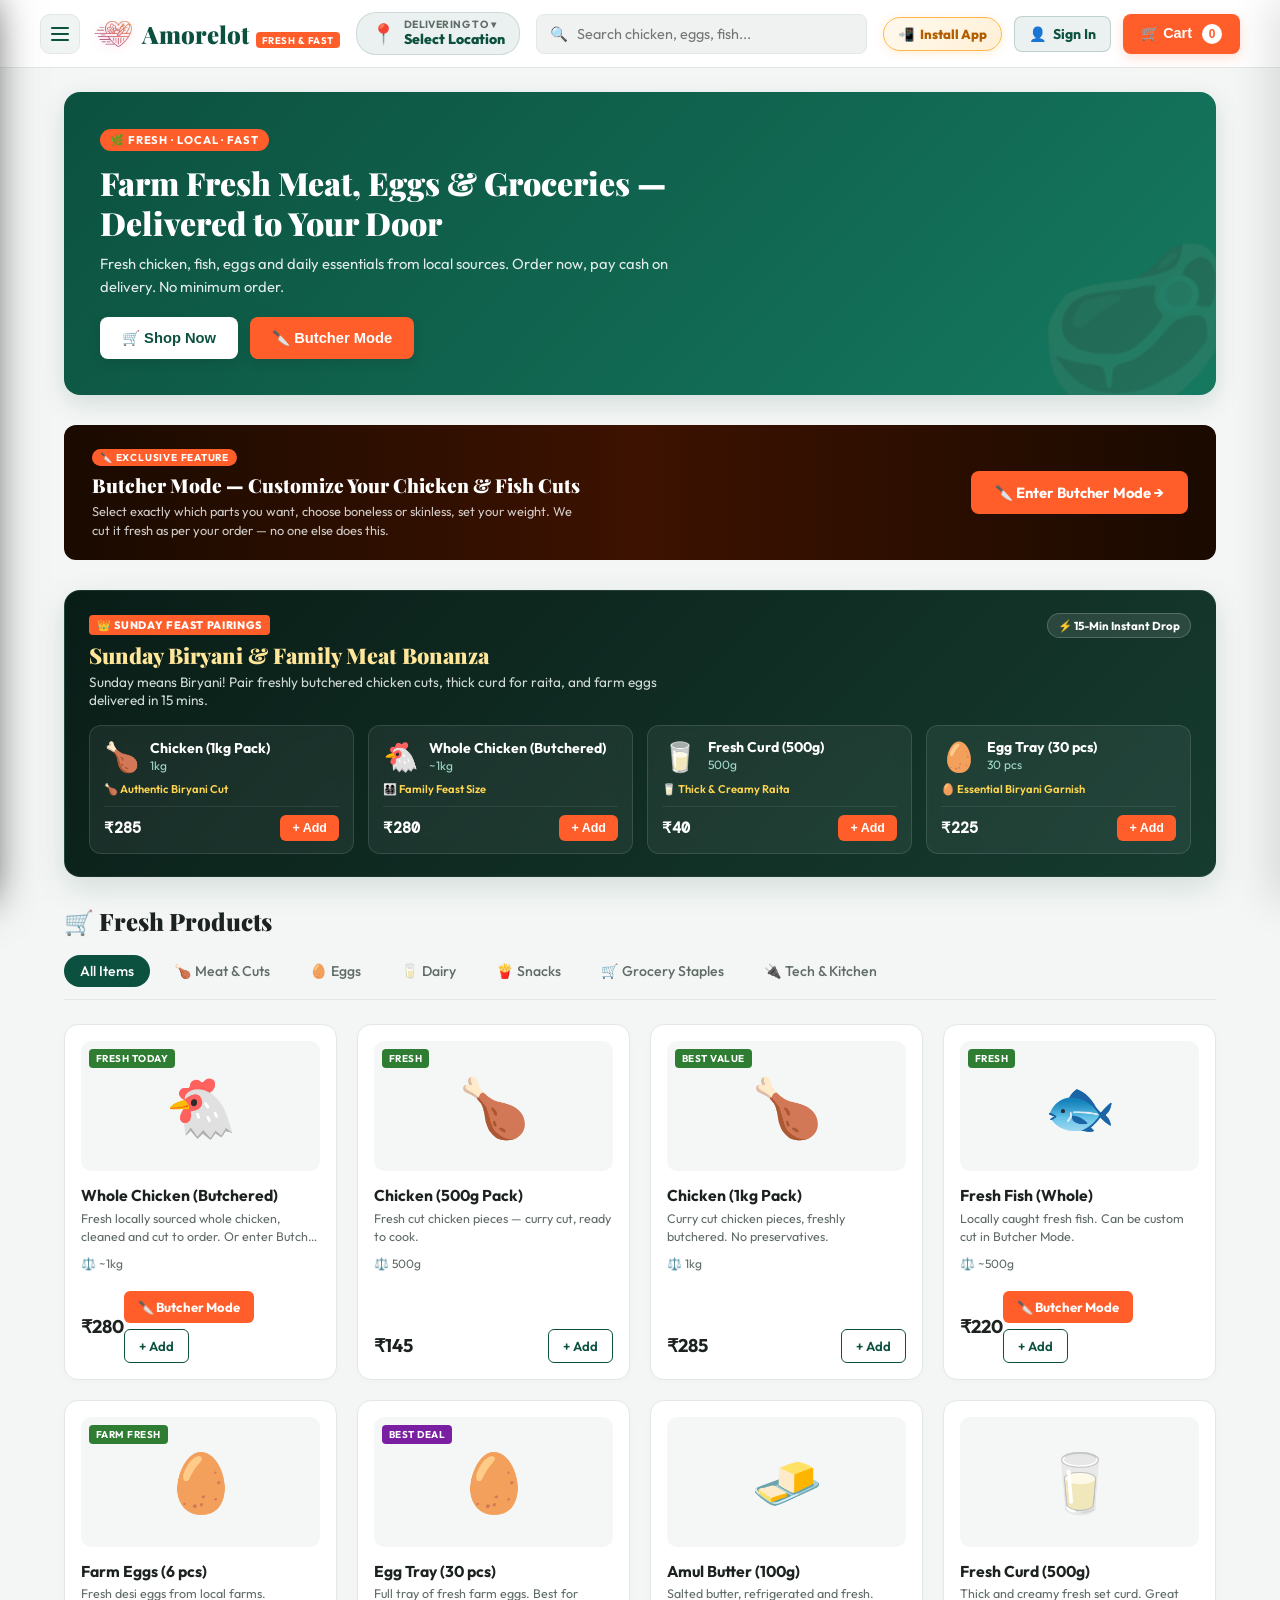
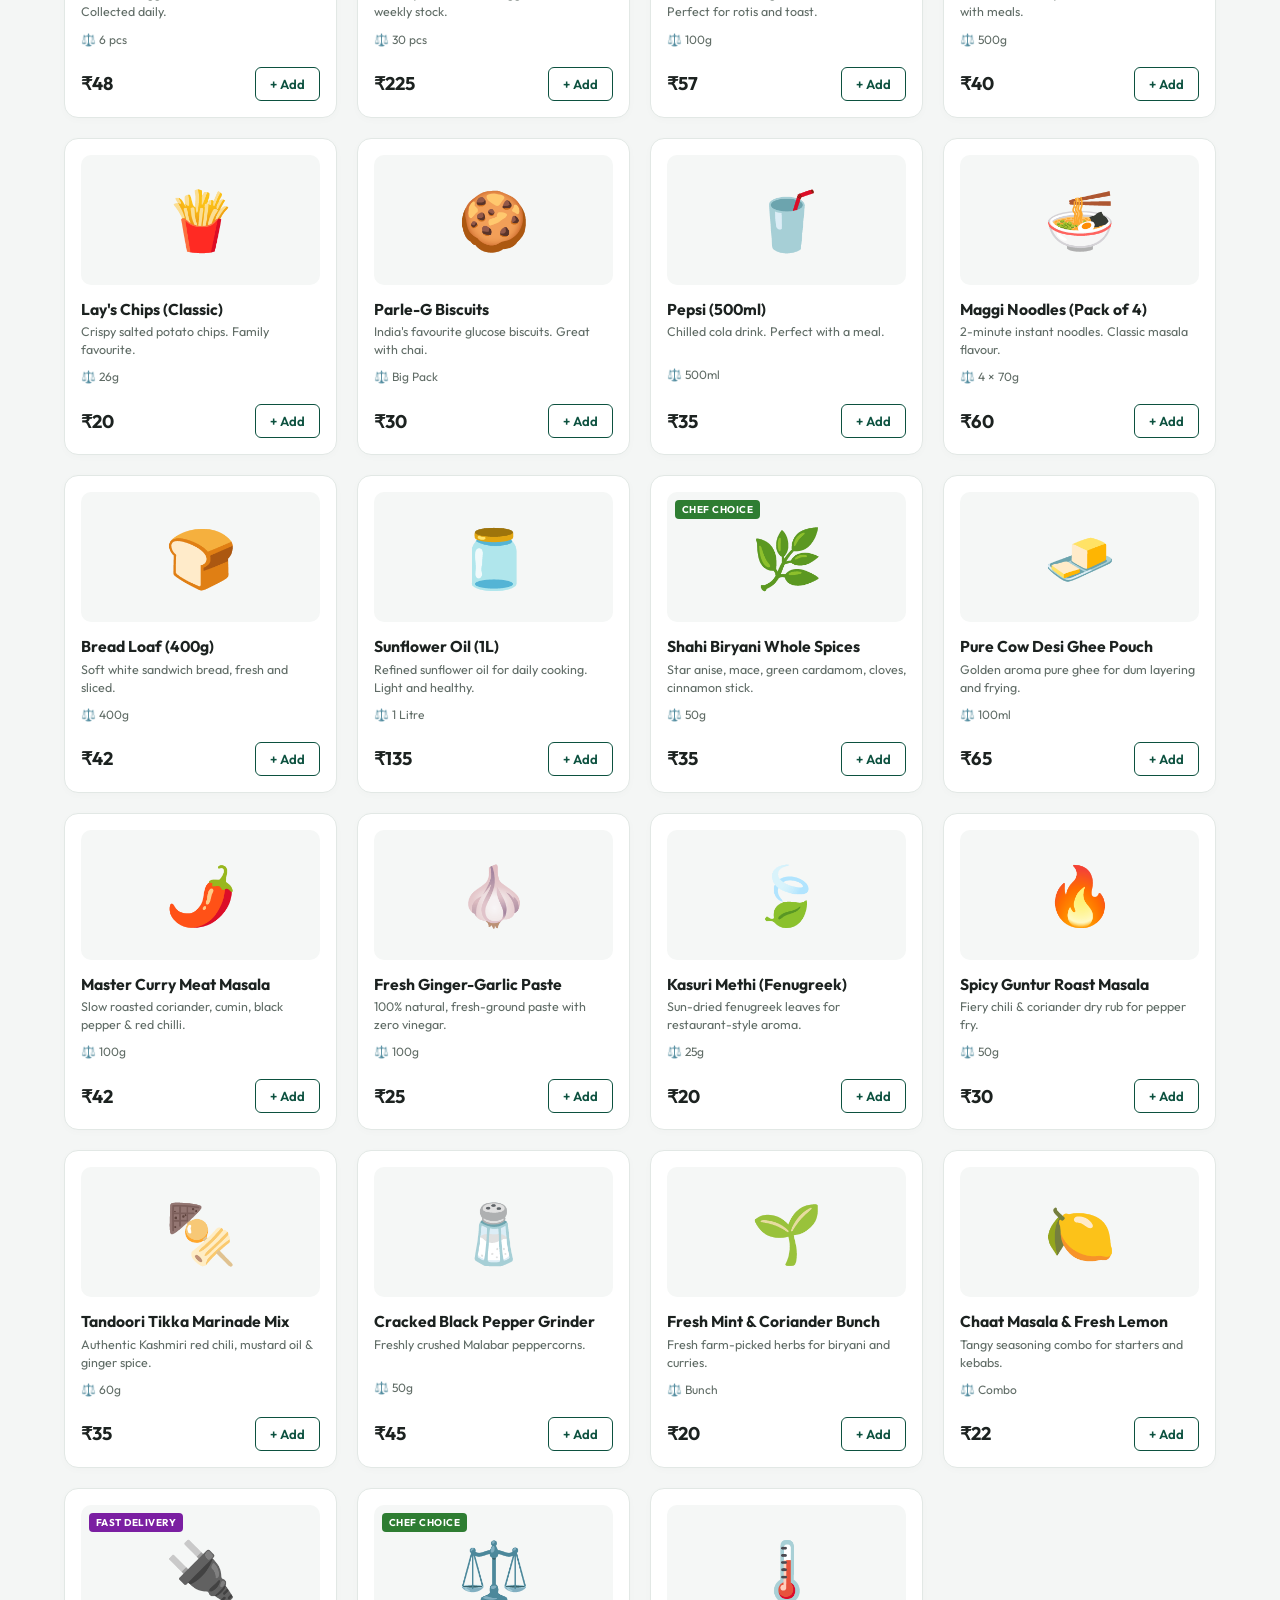
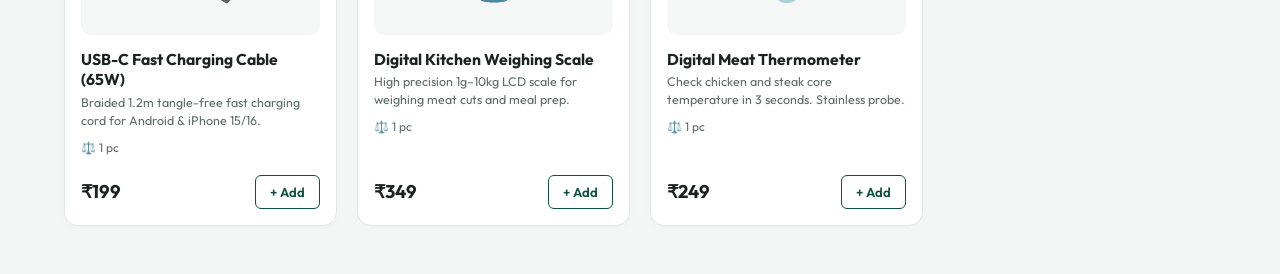
==== commit 0e6dd9ac: "Add offline-first culinary dishes and dark store spice basket cross-sell" ====
--- a/index.html
+++ b/index.html
@@ -3120,6 +3120,98 @@
     emoji: '🫙',
     category: 'staples'
   },
+  {
+    id: 'sp_shahi_biryani',
+    name: 'Shahi Biryani Whole Spices',
+    desc: 'Star anise, mace, green cardamom, cloves, cinnamon stick.',
+    price: 35,
+    unit: '50g',
+    emoji: '🌿',
+    category: 'staples',
+    badge: 'Chef Choice',
+    badgeClass: 'fresh'
+  },
+  {
+    id: 'sp_desi_ghee',
+    name: 'Pure Cow Desi Ghee Pouch',
+    desc: 'Golden aroma pure ghee for dum layering and frying.',
+    price: 65,
+    unit: '100ml',
+    emoji: '🧈',
+    category: 'dairy'
+  },
+  {
+    id: 'sp_meat_masala',
+    name: 'Master Curry Meat Masala',
+    desc: 'Slow roasted coriander, cumin, black pepper & red chilli.',
+    price: 42,
+    unit: '100g',
+    emoji: '🌶️',
+    category: 'staples'
+  },
+  {
+    id: 'sp_gg_paste',
+    name: 'Fresh Ginger-Garlic Paste',
+    desc: '100% natural, fresh-ground paste with zero vinegar.',
+    price: 25,
+    unit: '100g',
+    emoji: '🧄',
+    category: 'staples'
+  },
+  {
+    id: 'sp_kasuri_methi',
+    name: 'Kasuri Methi (Fenugreek)',
+    desc: 'Sun-dried fenugreek leaves for restaurant-style aroma.',
+    price: 20,
+    unit: '25g',
+    emoji: '🍃',
+    category: 'staples'
+  },
+  {
+    id: 'sp_guntur_masala',
+    name: 'Spicy Guntur Roast Masala',
+    desc: 'Fiery chili & coriander dry rub for pepper fry.',
+    price: 30,
+    unit: '50g',
+    emoji: '🔥',
+    category: 'staples'
+  },
+  {
+    id: 'sp_tandoori_tikka',
+    name: 'Tandoori Tikka Marinade Mix',
+    desc: 'Authentic Kashmiri red chili, mustard oil & ginger spice.',
+    price: 35,
+    unit: '60g',
+    emoji: '🍢',
+    category: 'staples'
+  },
+  {
+    id: 'sp_black_pepper',
+    name: 'Cracked Black Pepper Grinder',
+    desc: 'Freshly crushed Malabar peppercorns.',
+    price: 45,
+    unit: '50g',
+    emoji: '🧂',
+    category: 'staples'
+  },
+  {
+    id: 'sp_mint_coriander',
+    name: 'Fresh Mint & Coriander Bunch',
+    desc: 'Fresh farm-picked herbs for biryani and curries.',
+    price: 20,
+    unit: 'Bunch',
+    emoji: '🌱',
+    category: 'staples'
+  },
+  {
+    id: 'sp_chaat_lemon',
+    name: 'Chaat Masala & Fresh Lemon',
+    desc: 'Tangy seasoning combo for starters and kebabs.',
+    price: 22,
+    unit: 'Combo',
+    emoji: '🍋',
+    category: 'staples'
+  },
 
   // ── TECH & KITCHEN APPLIANCES ──
   {
@@ -3472,7 +3564,15 @@
 
 function addToCart(id) {
   const product = PRODUCTS.find(p => p.id === id);
-  if (!product) return;
+  if (!product) {
+    const existing = getCartItem(id);
+    if (existing) {
+      existing.qty++;
+      updateCartBadge();
+      showToast(`🛒 ${existing.name} updated!`);
+    }
+    return;
+  }
   const pricing = getProductPricing(product);
   const existing = getCartItem(id);
   if (existing) {
@@ -3986,7 +4086,7 @@
         <span class="di-emoji">${item.emoji}</span>
         <div>
           <div class="di-name">${item.name}</div>
-          <div class="di-meta">${item.unit}${item.isCustom ? ' • Custom Cut' : ''}</div>
+          <div class="di-meta">${item.unit}${item.isCustom ? ' • Custom Cut' : ''}${item.isDarkStorePick ? ' • <span style="color:#2ECC71; font-weight:700;">⚡ Dark Store Pick</span>' : ''}</div>
         </div>
       </div>
       <div class="di-right">
@@ -4204,53 +4304,68 @@
     isCustom: !!i.isCustom
   }));
 
-  const orderHasMeat = cart.some(i => {
-    const c = (i.category || '').toLowerCase();
-    const n = (i.name || '').toLowerCase();
-    return c === 'chicken' || c === 'mutton' || c === 'fish' || c === 'meat' || c === 'custom' || i.isCustom || i.isButcher ||
-           n.includes('chicken') || n.includes('mutton') || n.includes('fish') || n.includes('meat') || n.includes('prawn') ||
-           n.includes('curry cut') || n.includes('biryani cut') || n.includes('boneless') || n.includes('bengali cut');
-  });
-
-  let targetShopId = (activeShop && activeShop.id) ? activeShop.id : 'shop_primary_hub';
-
-  if (orderHasMeat) {
-    const isMeatCapable = activeShop && (activeShop.category === 'meat' || activeShop.category === 'all');
-    if (!isMeatCapable) {
-      const meatShops = registeredShops.filter(s => s.is_active == 1 && (s.category === 'meat' || s.category === 'all'));
-      if (meatShops.length === 0) {
-        alert('🛑 No meat shop near you: No active butcher hub is available to fulfill custom meat cuts in your area.');
+  // Check if order contains custom carved butcher cuts (carved in 3D butcher mode)
+  const hasCustomButcherCuts = cart.some(i => i.isCustom || i.isButcher || i.category === 'custom' || (i.name && i.name.includes('(Custom Cut)')));
+
+  let targetShopId = (activeShop && activeShop.id) ? activeShop.id : (registeredShops[0] ? registeredShops[0].id : null);
+
+  // If order has actual custom butcher cuts, require a butcher shop
+  if (hasCustomButcherCuts) {
+    const meatShops = registeredShops.filter(s => s.is_active == 1 && (s.category === 'meat' || s.category === 'all'));
+    if (meatShops.length === 0) {
+      alert('🛑 No butcher hub available: Custom carved meat cuts require an active partner butcher shop in your area. Please remove custom cuts to proceed with standard store delivery.');
+      return;
+    }
+    if (customerLiveLat && customerLiveLng) {
+      let closestMeat = null;
+      let minD = Infinity;
+      for (const s of meatShops) {
+        const d = haversineDistKm(customerLiveLat, customerLiveLng, s.latitude, s.longitude);
+        const maxR = Number(s.delivery_radius_km) || 15.0;
+        if (d <= maxR && d < minD) {
+          minD = d;
+          closestMeat = s;
+        }
+      }
+      if (!closestMeat) {
+        alert('🛑 Outside butcher delivery radius: You are located outside the delivery radius of our active butcher hubs for custom cuts.');
         return;
       }
-      if (customerLiveLat && customerLiveLng) {
-        let closestMeat = null;
-        let minD = Infinity;
-        for (const s of meatShops) {
-          const d = haversineDistKm(customerLiveLat, customerLiveLng, s.latitude, s.longitude);
-          const maxR = Number(s.delivery_radius_km) || 15.0;
-          if (d <= maxR && d < minD) {
-            minD = d;
-            closestMeat = s;
-          }
+      targetShopId = closestMeat.id;
+      activeShop = closestMeat;
+      updateStorefrontHeaderBadge();
+    } else {
+      targetShopId = meatShops[0].id;
+      activeShop = meatShops[0];
+      updateStorefrontHeaderBadge();
+    }
+  } else {
+    // Standard catalog order (pre-packaged chicken, groceries, eggs, etc.)
+    // Route to the nearest serviceable partner shop in the delivery radius
+    if (customerLiveLat && customerLiveLng) {
+      const activeEligible = registeredShops.filter(s => s.is_active == 1);
+      let closestShop = null;
+      let minD = Infinity;
+      for (const s of activeEligible) {
+        const d = haversineDistKm(customerLiveLat, customerLiveLng, s.latitude, s.longitude);
+        const maxR = Number(s.delivery_radius_km) || 15.0;
+        if (d <= maxR && d < minD) {
+          minD = d;
+          closestShop = s;
         }
-        if (!closestMeat) {
-          alert('🛑 No meat shop near you: You are located outside the delivery radius of our active butcher hubs.');
+      }
+      if (closestShop) {
+        targetShopId = closestShop.id;
+        activeShop = closestShop;
+      } else if (activeShop) {
+        const d = haversineDistKm(customerLiveLat, customerLiveLng, activeShop.latitude, activeShop.longitude);
+        const maxR = Number(activeShop.delivery_radius_km) || 15.0;
+        if (d > maxR) {
+          alert('🚫 Delivery not available in your location: You are outside the delivery zone of our active partner stores.');
           return;
         }
-        targetShopId = closestMeat.id;
-        activeShop = closestMeat;
-        updateStorefrontHeaderBadge();
       } else {
-        const defaultMeat = meatShops.find(s => s.id === 'shop_primary_hub') || meatShops[0];
-        targetShopId = defaultMeat.id;
-        activeShop = defaultMeat;
-        updateStorefrontHeaderBadge();
-      }
-    } else if (customerLiveLat && customerLiveLng) {
-      const d = haversineDistKm(customerLiveLat, customerLiveLng, activeShop.latitude, activeShop.longitude);
-      const maxR = Number(activeShop.delivery_radius_km) || 15.0;
-      if (d > maxR) {
-        alert('🛑 No meat shop near you: You are located outside the delivery radius of this butcher hub.');
+        alert('🚫 Delivery not available in your location: No active partner store delivers to this area.');
         return;
       }
     }
@@ -5473,6 +5588,34 @@
       }
       localStorage.removeItem('custom_chicken_cuts');
     }
+
+    // Pick up accompanying recipe spices from Dark Store (custom.html)
+    const rawSpices = localStorage.getItem('custom_recipe_spices');
+    if (rawSpices) {
+      try {
+        const spices = JSON.parse(rawSpices);
+        if (Array.isArray(spices) && spices.length > 0) {
+          spices.forEach(sp => {
+            cart.push({
+              id:       sp.id,
+              name:     sp.name,
+              price:    sp.price,
+              unit:     sp.unit,
+              emoji:    sp.emoji || '🧂',
+              category: 'staples',
+              qty:      1,
+              isDarkStorePick: true,
+              desc:     sp.desc
+            });
+          });
+          updateCartBadge();
+          openCartDrawer();
+        }
+      } catch(err) {
+        console.warn('Failed to parse custom_recipe_spices', err);
+      }
+      localStorage.removeItem('custom_recipe_spices');
+    }
   } catch (e) {
     console.error('Failed to load custom cuts:', e);
   }
